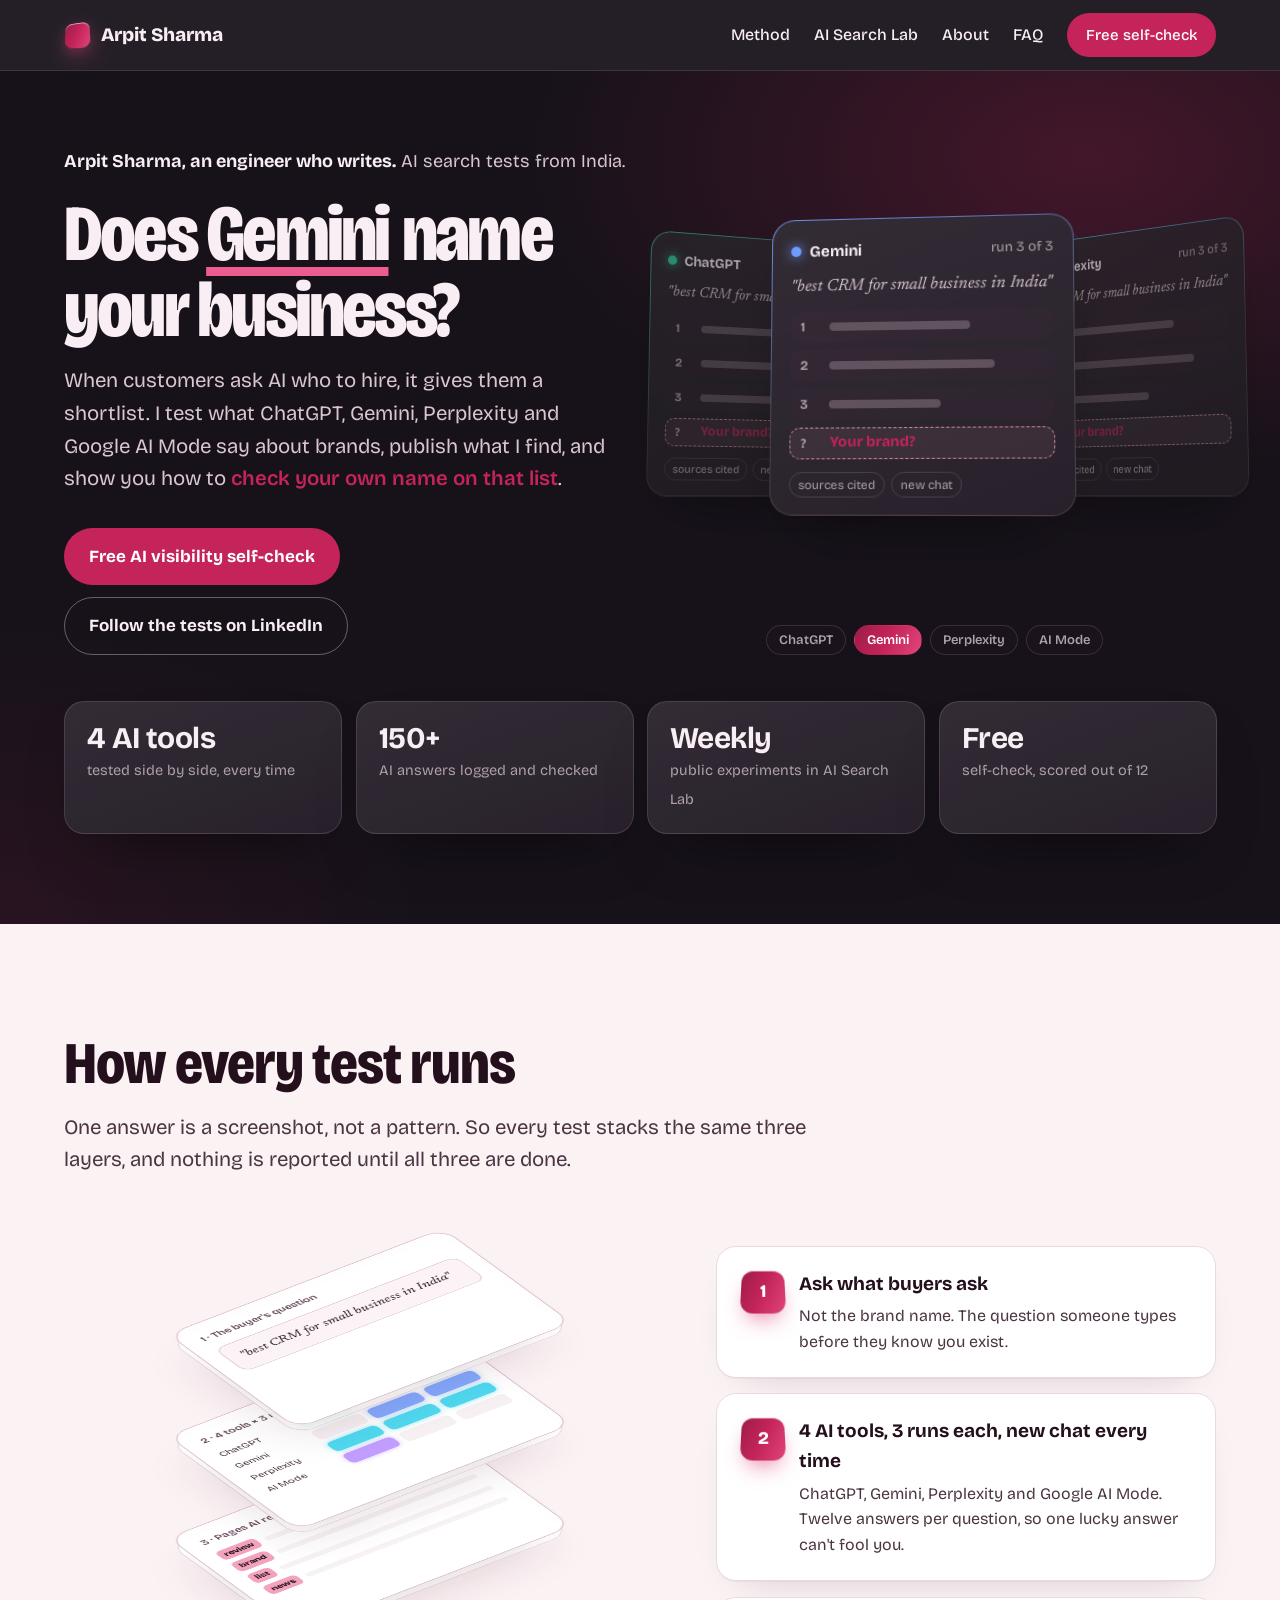
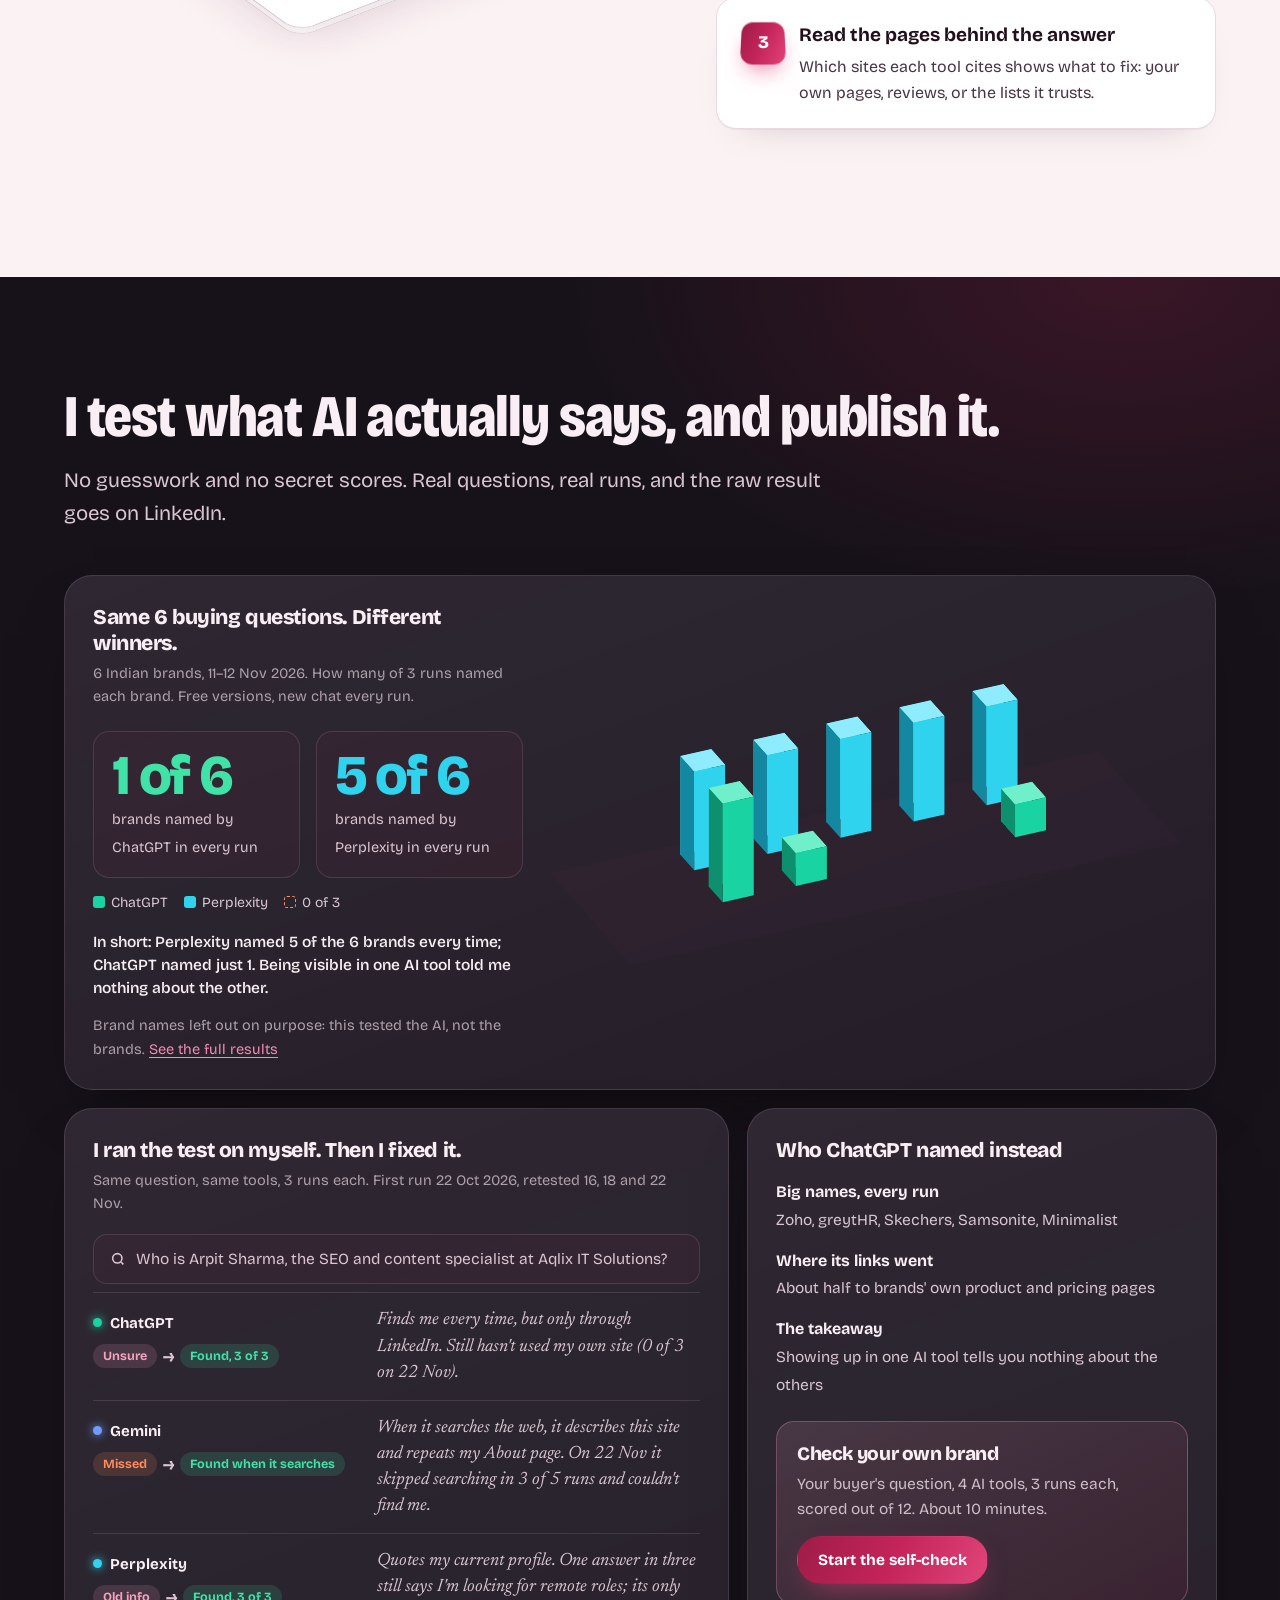
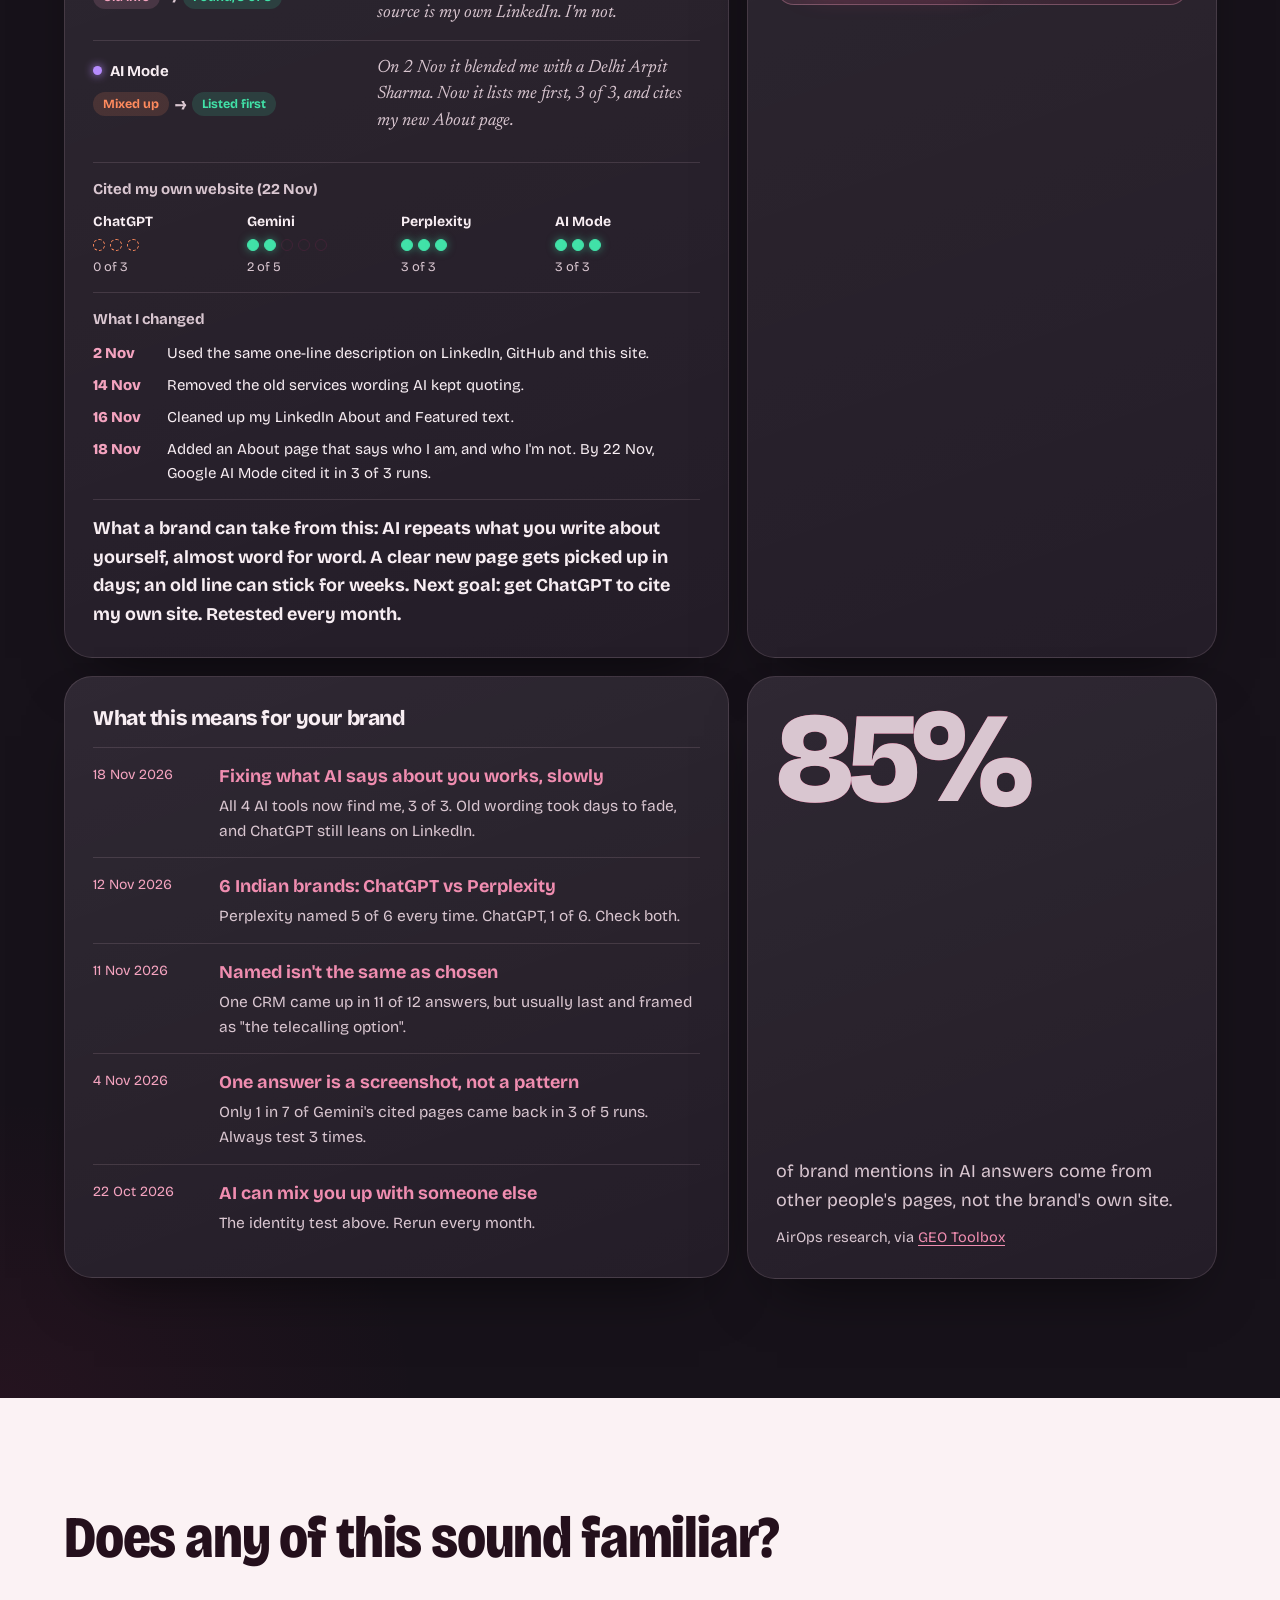
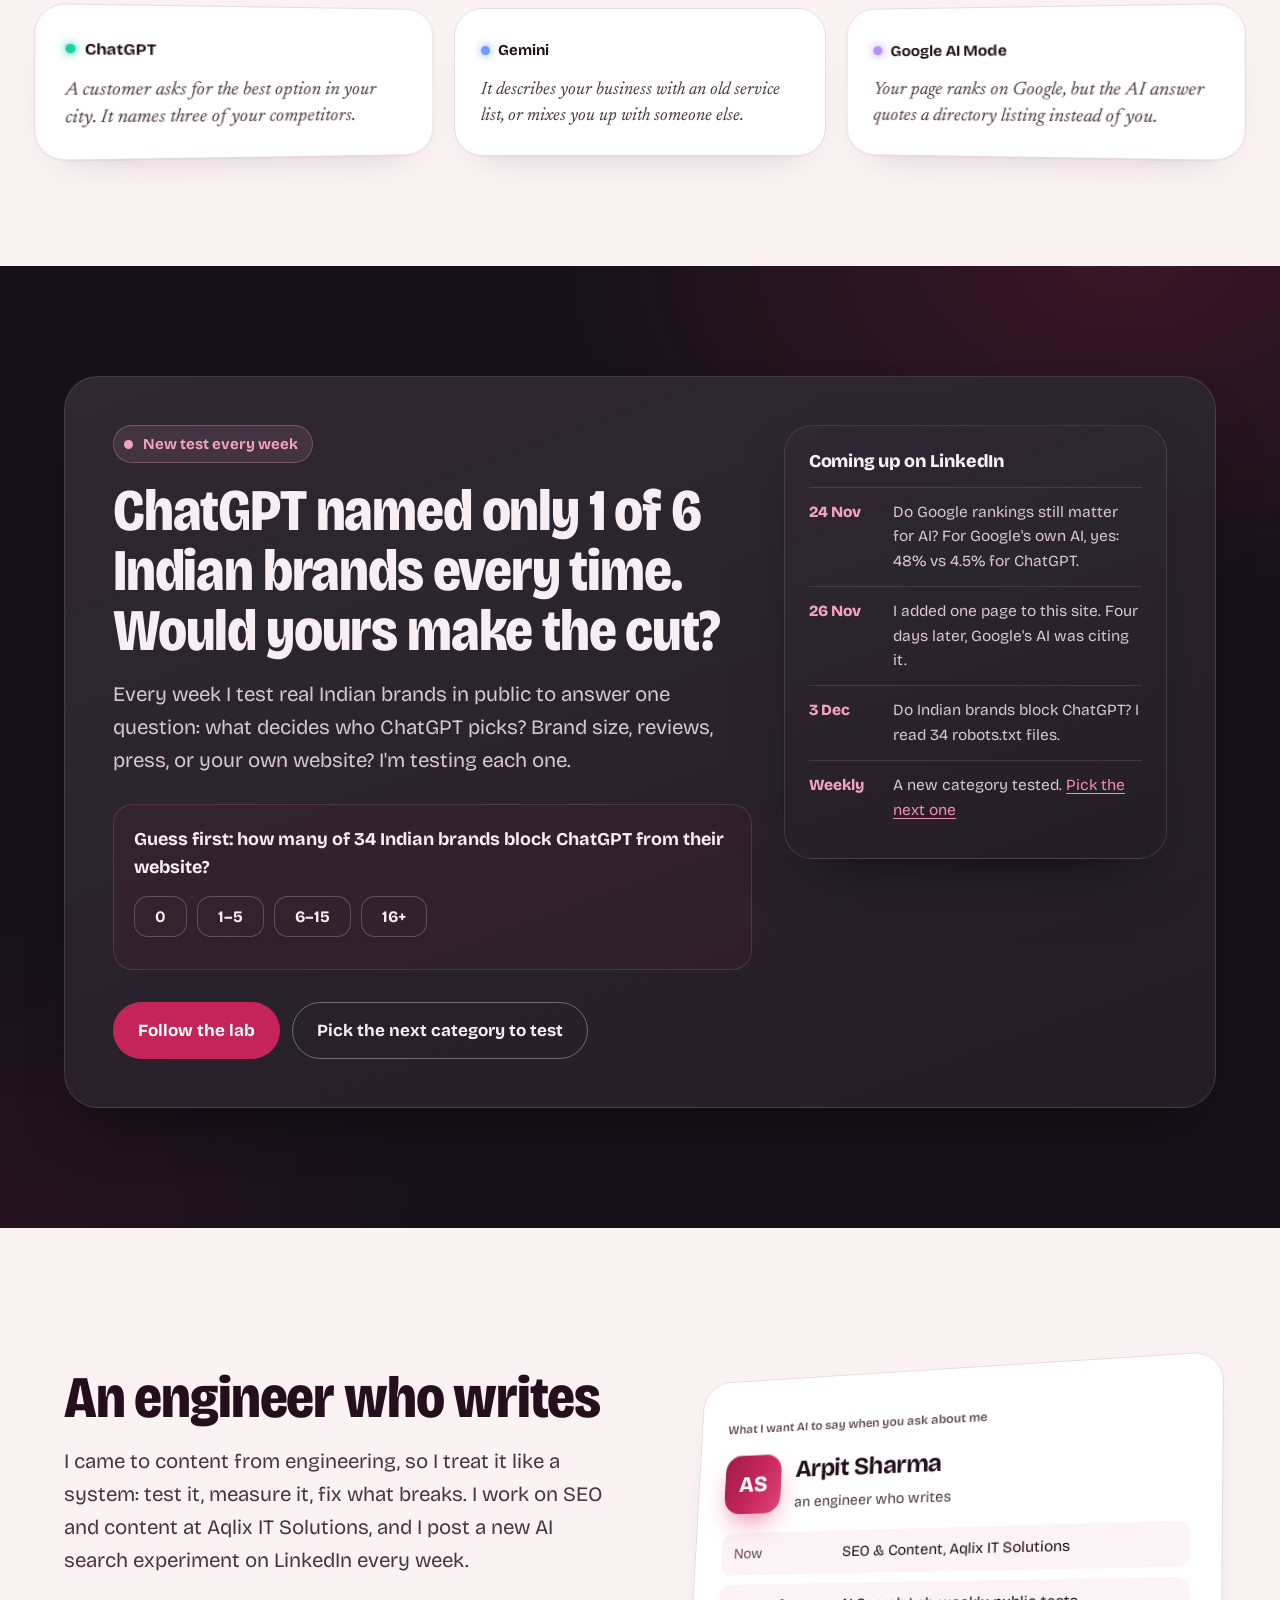
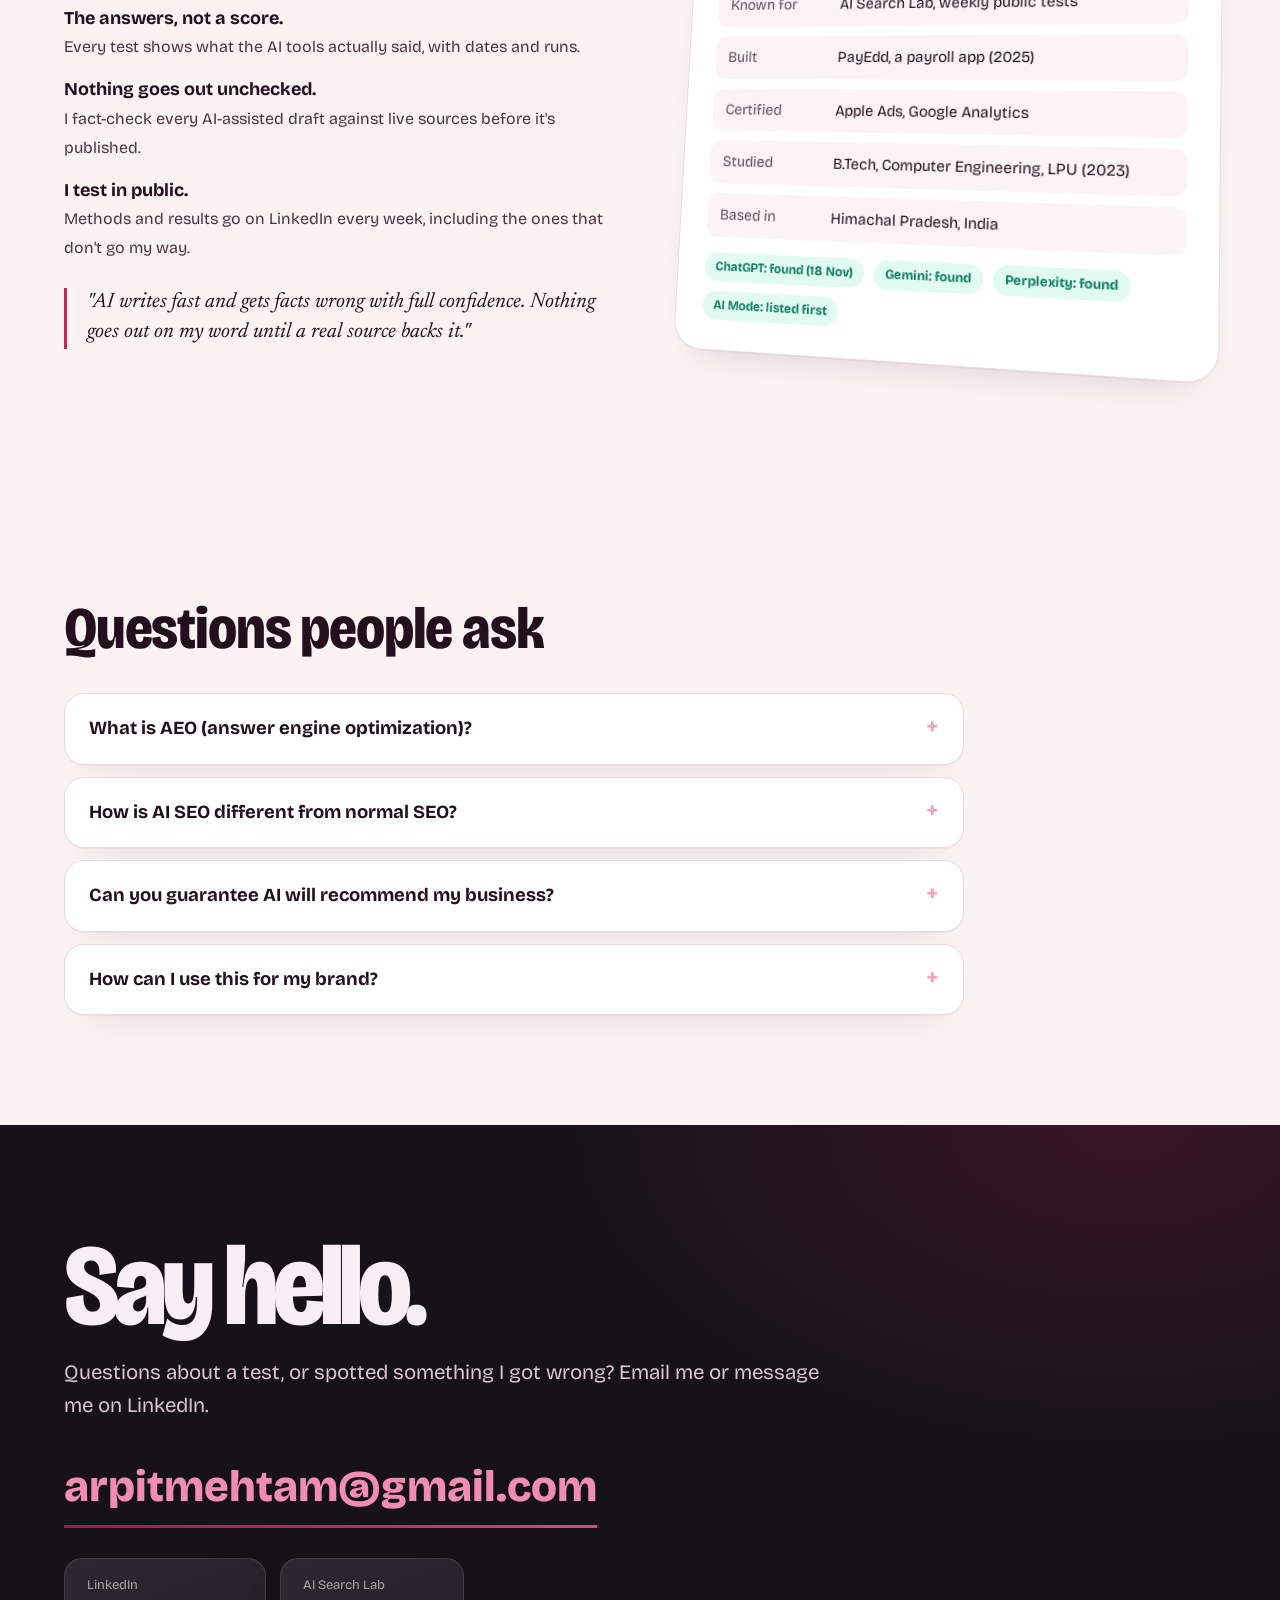
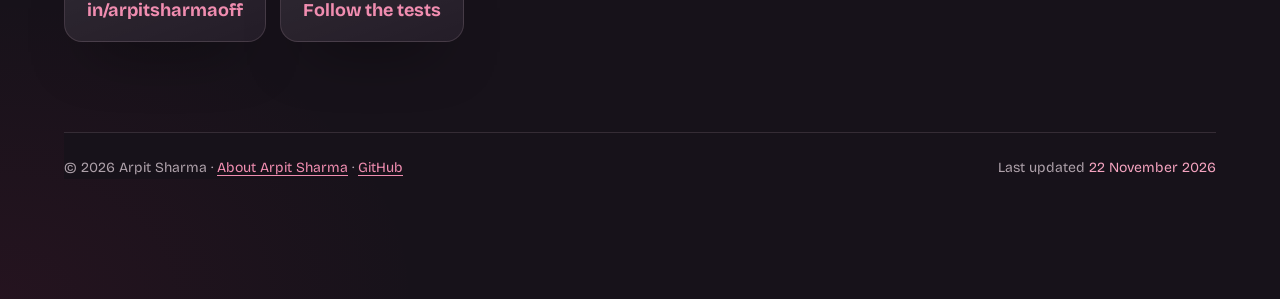
==== index.html @ d61befea "Polish: dark footers on all pages, dark opening on self-check, old identity wording removed Co-Autho" ====
<!doctype html>
<html lang="en">
<head>
<meta charset="utf-8">
<meta name="viewport" content="width=device-width, initial-scale=1">
<title>Arpit Sharma | Engineer who writes · AI Search Lab</title>
<meta name="msvalidate.01" content="E1D1852BD2D52EC46125A11F75CDDBDB" />
<meta name="description" content="Public tests of how ChatGPT, Gemini, Perplexity and Google AI Mode choose which brands to recommend, and a free AI visibility self-check. By Arpit Sharma, an engineer who writes, from Himachal Pradesh, India.">
<meta name="author" content="Arpit Sharma">
<link rel="canonical" href="https://arpitmehta946.github.io/">
<meta name="robots" content="index, follow, max-image-preview:large">
<meta property="og:type" content="profile">
<meta property="og:site_name" content="Arpit Sharma">
<meta property="og:title" content="Does AI say your name when customers ask who to hire?">
<meta property="og:description" content="I test what ChatGPT, Gemini, Perplexity and Google AI Mode say about businesses and publish what I find. Check your own brand with the free self-check.">
<meta property="og:url" content="https://arpitmehta946.github.io/">
<meta property="og:image" content="https://arpitmehta946.github.io/og.png">
<meta property="og:image:width" content="1200">
<meta property="og:image:height" content="630">
<meta property="og:image:alt" content="Arpit Sharma, an engineer who writes. When customers ask AI who to hire, does it say your name?">
<meta name="twitter:card" content="summary_large_image">
<meta name="theme-color" content="#FBF2F4">
<link rel="icon" href="favicon.svg" type="image/svg+xml">
<link rel="preconnect" href="https://fonts.googleapis.com">
<link rel="preconnect" href="https://fonts.gstatic.com" crossorigin>
<link href="https://fonts.googleapis.com/css2?family=Bricolage+Grotesque:opsz,wdth,wght@12..96,75..100,400..800&family=Newsreader:ital,opsz,wght@1,6..72,400&display=swap" rel="stylesheet">

<script type="application/ld+json">
{
  "@context": "https://schema.org",
  "@graph": [
    {
      "@type": "Person",
      "@id": "https://arpitmehta946.github.io/#arpit",
      "name": "Arpit Sharma",
      "url": "https://arpitmehta946.github.io/",
      "image": "https://arpitmehta946.github.io/og.png",
      "email": "mailto:arpitmehtam@gmail.com",
      "jobTitle": "SEO & Content Specialist",
      "description": "Engineer who writes, from Amb, Himachal Pradesh. Runs AI Search Lab, public tests of how ChatGPT, Gemini, Perplexity and Google AI Mode choose which brands to recommend. Built PayEdd. Currently SEO & Content at Aqlix IT Solutions.",
      "worksFor": { "@type": "Organization", "name": "Aqlix IT Solutions" },
      "address": { "@type": "PostalAddress", "addressLocality": "Amb", "addressRegion": "Himachal Pradesh", "addressCountry": "IN" },
      "knowsAbout": ["AI SEO", "Answer Engine Optimization", "Generative Engine Optimization", "Search engine optimization", "Content strategy", "Schema markup", "Apple Search Ads"],
      "hasCredential": [
        { "@type": "EducationalOccupationalCredential", "name": "Apple Ads Certification", "credentialCategory": "certificate" },
        { "@type": "EducationalOccupationalCredential", "name": "Google Analytics Certification", "credentialCategory": "certificate", "recognizedBy": { "@type": "Organization", "name": "Google" } },
        { "@type": "EducationalOccupationalCredential", "name": "Bachelor of Technology, Computer Engineering", "credentialCategory": "degree", "recognizedBy": { "@type": "CollegeOrUniversity", "name": "Lovely Professional University" } }
      ],
      "alumniOf": { "@type": "CollegeOrUniversity", "name": "Lovely Professional University" },
      "sameAs": [
        "https://www.linkedin.com/in/arpitsharmaoff",
        "https://github.com/arpitmehta946"
      ]
    },
    {
      "@type": "ProfilePage",
      "@id": "https://arpitmehta946.github.io/#page",
      "url": "https://arpitmehta946.github.io/",
      "name": "Arpit Sharma | Engineer who writes · AI Search Lab",
      "inLanguage": "en",
      "mainEntity": { "@id": "https://arpitmehta946.github.io/#arpit" },
      "dateModified": "2026-11-04"
    },
    {
      "@type": "FAQPage",
      "@id": "https://arpitmehta946.github.io/#faq",
      "mainEntity": [
        { "@type": "Question", "name": "What is AEO (answer engine optimization)?", "acceptedAnswer": { "@type": "Answer", "text": "AEO is the work of getting your business named and described correctly when people ask AI tools like ChatGPT, Gemini, Perplexity and Google AI Mode for an answer or a recommendation." } },
        { "@type": "Question", "name": "How is AI SEO different from normal SEO?", "acceptedAnswer": { "@type": "Answer", "text": "SEO gets your page ranked. AI SEO gets your name into the answer. AI tools build answers from many pages, often directories, reviews and roundups rather than your own site, so the work covers what others say about you as well as your own pages. Good SEO is still the base." } },
        { "@type": "Question", "name": "Can you guarantee AI will recommend my business?", "acceptedAnswer": { "@type": "Answer", "text": "No. Nobody controls what an AI tool says, and anyone who promises it is guessing. What helps is seeing exactly what each tool says now, changing what it reads, and retesting the same questions every month to see what moved." } },
        { "@type": "Question", "name": "How can I use this for my brand?", "acceptedAnswer": { "@type": "Answer", "text": "Start with the free AI visibility self-check: one buyer question, four AI tools, three runs each, about 10 minutes. Then follow AI Search Lab on LinkedIn, where every new test and method goes up first." } }
      ]
    }
  ]
}
</script>

<style>
:root{
  --bg:#FBF2F4;--bg-2:#F6E7ED;--ink:#24101C;--soft:#4A3542;--muted:#64485A;
  --line:rgba(120,40,80,.13);--line-2:rgba(120,40,80,.24);
  --glass:linear-gradient(160deg,rgba(255,255,255,.96),rgba(255,255,255,.86));
  --v:#C4245A;--b:#E0457A;--c:#F4A3BF;--you:#C4245A;--you-2:#E0457A;
  --grad:linear-gradient(115deg,#9E1C48 0%,#C4245A 50%,#E0457A 100%);
  --grad-you:linear-gradient(115deg,#F9D3E0,#F4A3BF);
  --good:#41E2A8;--bad:#FF8B5E;--mid:#F4A3BF;
  --c-gpt:#19D3A2;--c-gem:#6F9CFF;--c-ppx:#2FD3EE;--c-aim:#B78CFF;
  --disp:"Bricolage Grotesque","Segoe UI",system-ui,sans-serif;--voice:"Newsreader",Georgia,serif;
  --r-lg:28px;--r-md:20px;--r-sm:12px;
  --shadow:0 30px 60px -36px rgba(80,20,50,.28),0 12px 30px -22px rgba(196,36,90,.22);
}
*{box-sizing:border-box}
html{-webkit-text-size-adjust:100%;scroll-behavior:smooth}
body{margin:0;background:var(--bg);color:var(--ink);font:400 18px/1.6 var(--disp);overflow-x:hidden;
  background-image:
    radial-gradient(1100px 700px at 85% -8%,rgba(196,36,90,0.14),transparent 60%),
    radial-gradient(900px 600px at -5% 30%,rgba(244,163,191,.10),transparent 60%),
    radial-gradient(1000px 800px at 50% 110%,rgba(224,69,122,0.08),transparent 60%);
  background-attachment:fixed}
a{color:#C4245A;text-underline-offset:3px}
a:hover{color:#8E1A41}
:focus-visible{outline:3px solid var(--you);outline-offset:3px;border-radius:8px}
.wrap{max-width:1200px;margin:0 auto;padding:0 24px}
.skip{position:absolute;left:-999px}.skip:focus{left:16px;top:16px;background:var(--you);color:#111;padding:8px 12px;border-radius:8px;z-index:99}
.sr{position:absolute;width:1px;height:1px;overflow:hidden;clip:rect(0 0 0 0);white-space:nowrap}
h1,h2,h3{font-weight:800;letter-spacing:-.02em;margin:0}
h2{font-size:clamp(34px,4.6vw,60px);line-height:1.02;font-variation-settings:"wdth" 85;max-width:17em}
h3{font-size:21px;line-height:1.25}
.lead{font-size:clamp(18px,1.6vw,21px);color:var(--soft);max-width:38em;margin:18px 0 0}
.meta{color:var(--muted);font-size:14.5px;margin:6px 0 0}
.take{margin:16px 0 0;font-size:15.5px;line-height:1.5;color:var(--ink,inherit);font-weight:550}
section{padding:130px 0 0}
.grad-text{background:var(--grad);-webkit-background-clip:text;background-clip:text;color:transparent}

/* buttons */
.btn{display:inline-flex;align-items:center;justify-content:center;gap:8px;padding:14px 24px;border-radius:999px;font-weight:700;font-size:17px;text-decoration:none;border:1px solid transparent;transition:transform .2s,box-shadow .2s,border-color .2s;color:#fff}
.btn.p{background:var(--grad);color:#fff;box-shadow:0 14px 40px -14px rgba(224,69,122,.8),inset 0 1px 0 rgba(255,255,255,.5)}
.btn.p:hover{transform:translateY(-2px);box-shadow:0 20px 46px -14px rgba(224,69,122,.95),inset 0 1px 0 rgba(255,255,255,.5);color:#fff}
.btn.line{border-color:var(--line-2);background:rgba(255,255,255,.7);color:var(--ink)}
.btn.line:hover{border-color:#C4245A;color:#C4245A}

/* glass surface used everywhere */
.glass{position:relative;background:var(--glass),rgba(255,255,255,0.85);border:1px solid var(--line);border-radius:var(--r-lg);box-shadow:var(--shadow),inset 0 1px 0 rgba(120,40,80,0.08);backdrop-filter:blur(10px);-webkit-backdrop-filter:blur(10px)}
.tilt{transition:transform .35s cubic-bezier(.2,.8,.2,1);transform-style:preserve-3d;will-change:transform}
.tilt>*{transform:translateZ(18px)}

/* nav */
.top{position:sticky;top:0;z-index:30;backdrop-filter:blur(16px);-webkit-backdrop-filter:blur(16px);background:rgba(255,255,255,0.85);border-bottom:1px solid var(--line)}
.top .wrap{display:flex;align-items:center;justify-content:space-between;height:70px;gap:16px}
.brand{color:var(--ink);text-decoration:none;font-weight:800;font-size:19px;display:flex;align-items:center;gap:11px}
.brand i{width:26px;height:26px;border-radius:8px;background:var(--grad);transform:perspective(80px) rotateX(18deg) rotateY(-18deg);box-shadow:0 6px 18px -4px rgba(224,69,122,.8),inset 0 1px 0 rgba(255,255,255,.6)}
.top nav{display:flex;align-items:center;gap:24px}
.top nav a{color:var(--soft);text-decoration:none;font-size:16px;font-weight:500}
.top nav a:hover{color:#8E1A41}
.top nav .btn{padding:9px 18px;font-size:15px}

/* ===== HERO ===== */
.hero{padding:70px 0 0;position:relative;overflow:hidden}
.hero-grid{display:grid;grid-template-columns:minmax(0,1fr) minmax(0,1fr);gap:24px;align-items:center;position:relative;z-index:2}
.role{color:var(--soft);font-size:18px;margin:0 0 20px}
.role b{color:var(--ink)}
.hero h1{font-size:clamp(46px,6.2vw,94px);line-height:.95;letter-spacing:-.035em;font-variation-settings:"wdth" 80}
.hero h1 .tool{display:inline-block;background:var(--grad);-webkit-background-clip:text;background-clip:text;color:transparent;padding-right:.04em;transition:opacity .35s,transform .35s}
.hero h1 .tool.out{opacity:0;transform:translateY(-.25em)}
.hero .lead mark{background:none;color:var(--you);font-weight:600}
.btns{display:flex;flex-wrap:wrap;gap:12px;margin-top:32px}

/* coverflow of AI answers: every card stays visible */
.stage{position:relative;height:520px;perspective:1500px;perspective-origin:50% 38%}
.flow{position:absolute;inset:0;transform-style:preserve-3d;transform:rotateX(var(--rx,6deg)) rotateY(var(--ry,-8deg));transition:transform .5s cubic-bezier(.2,.8,.2,1)}
.aic{position:absolute;left:50%;top:50%;width:290px;margin:-170px 0 0 -145px;padding:18px 18px 16px;border-radius:22px;
  background:linear-gradient(165deg,rgba(255,255,255,0.96),rgba(255,255,255,0.96));border:1px solid rgba(255,255,255,.12);
  box-shadow:0 50px 70px -40px rgba(80,20,50,0.21),0 0 0 1px rgba(196,36,90,.05),inset 0 1px 0 rgba(255,255,255,.12);
  transition:transform 1s cubic-bezier(.2,.75,.2,1),opacity 1s,filter 1s;backface-visibility:hidden}
.aic::before{content:"";position:absolute;inset:-1px;border-radius:inherit;padding:1px;background:linear-gradient(160deg,var(--c),transparent 55%);-webkit-mask:linear-gradient(#000 0 0) content-box,linear-gradient(#000 0 0);-webkit-mask-composite:xor;mask-composite:exclude;opacity:.9;pointer-events:none}
.aic[data-pos="0"]{transform:translate3d(0,0,90px);opacity:1;z-index:4}
.aic[data-pos="1"]{transform:translate3d(190px,-18px,-120px) rotateY(-34deg);opacity:.82;filter:saturate(.8) brightness(.8);z-index:3}
.aic[data-pos="3"]{transform:translate3d(-190px,-18px,-120px) rotateY(34deg);opacity:.82;filter:saturate(.8) brightness(.8);z-index:2}
.aic[data-pos="2"]{transform:translate3d(0,-70px,-330px) scale(.92);opacity:.5;filter:saturate(.6) brightness(.65);z-index:1}
.aic-top{display:flex;justify-content:space-between;align-items:center;font-size:13px;color:var(--muted)}
.aic-tool{display:flex;align-items:center;gap:8px;color:var(--ink);font-weight:700;font-size:15px}
.aic-tool i{width:10px;height:10px;border-radius:50%;background:var(--c);box-shadow:0 0 12px var(--c)}
.aic-q{margin:12px 0 12px;font-family:var(--voice);font-style:italic;font-size:16px;color:var(--soft);line-height:1.35}
.aic ol{list-style:none;margin:0;padding:0;display:grid;gap:7px}
.aic li{display:flex;align-items:center;gap:10px;height:30px;padding:0 10px;border-radius:10px;background:rgba(120,40,80,0.05);font-size:14px}
.aic li b{width:18px;color:var(--muted);font-size:12.5px}
.aic li s{display:block;height:8px;width:var(--w);border-radius:6px;background:rgba(217,198,208,.28);text-decoration:none}
.aic li.you{border:1.5px dashed rgba(244,163,191,.75);background:rgba(244,163,191,.08);color:var(--you);font-weight:700}
.aic[data-pos="0"] li.you{animation:slot 2.4s ease-in-out infinite}
@keyframes slot{50%{background:rgba(244,163,191,.2);box-shadow:0 0 22px -4px rgba(244,163,191,.7)}}
.aic .src{display:flex;gap:6px;margin-top:12px;flex-wrap:wrap}
.aic .src span{font-size:11.5px;color:var(--muted);border:1px solid var(--line);border-radius:999px;padding:2px 8px}
.floor{position:absolute;left:50%;bottom:-120px;width:1500px;height:620px;margin-left:-750px;z-index:0;pointer-events:none;
  background-image:linear-gradient(rgba(196,36,90,0.14) 1px,transparent 1px),linear-gradient(90deg,rgba(196,36,90,0.14) 1px,transparent 1px);background-size:60px 60px;
  transform:perspective(700px) rotateX(72deg);transform-origin:50% 100%;
  -webkit-mask:radial-gradient(ellipse 55% 70% at 50% 100%,#000 10%,transparent 70%);mask:radial-gradient(ellipse 55% 70% at 50% 100%,#000 10%,transparent 70%);
  animation:floor 6s linear infinite}
@keyframes floor{to{background-position:0 60px,0 0}}
.dots-nav{position:absolute;left:0;right:0;bottom:6px;display:flex;justify-content:center;gap:8px;z-index:5}
.dots-nav button{font:600 13px var(--disp);color:var(--muted);background:rgba(120,40,80,0.05);border:1px solid var(--line);border-radius:999px;padding:6px 12px;cursor:pointer}
.dots-nav button[aria-pressed="true"]{color:#fff;background:var(--grad);border-color:transparent}

.creds{display:grid;grid-template-columns:repeat(4,1fr);gap:14px;margin-top:40px;position:relative;z-index:2;perspective:1000px}
.creds div{padding:20px 22px;border-radius:var(--r-md)}
.creds b{display:block;font-size:30px;line-height:1.1;letter-spacing:-.02em}
.creds span{color:var(--muted);font-size:14.5px}

/* ===== METHOD: exploded 3D layers ===== */
.method{display:grid;grid-template-columns:minmax(0,1.1fr) minmax(0,.9fr);gap:40px;align-items:center;margin-top:30px}
.layers{position:relative;height:560px}
.layers .scene{position:absolute;left:50%;top:58%;width:340px;height:220px;margin:-110px 0 0 -170px;transform-style:preserve-3d;transform:rotateX(58deg) rotateZ(-36deg)}
.plate{position:absolute;inset:0;border-radius:22px;transform-style:preserve-3d;transform:translateZ(var(--z));padding:18px 20px;
  background:linear-gradient(150deg,rgba(255,255,255,0.92),rgba(255,255,255,0.92));border:1px solid rgba(120,40,80,0.3);
  box-shadow:0 0 0 1px rgba(196,36,90,.05),-30px 40px 60px -20px rgba(80,20,50,0.13),inset 0 1px 0 rgba(255,255,255,.14);animation:hover 5s ease-in-out infinite;animation-delay:var(--d)}
.plate::after{content:"";position:absolute;inset:0;border-radius:inherit;transform:translateZ(-8px);background:rgba(255,255,255,0.95);border:1px solid rgba(120,40,80,0.18)}
@keyframes hover{50%{transform:translateZ(calc(var(--z) + 14px))}}
.plate .pl{position:relative;z-index:2;white-space:nowrap;font-size:13px;color:var(--muted);font-weight:600;margin:0 0 10px}
.plate.p1 .field{border-radius:12px;background:rgba(196,36,90,.05);border:1px solid var(--line-2);padding:12px 14px;font-family:var(--voice);font-style:italic;color:var(--ink);font-size:17px}
.plate.p2 .gridr{display:grid;grid-template-columns:90px repeat(3,1fr);gap:7px 8px;align-items:center;font-size:12.5px;color:var(--soft)}
.plate.p2 i{height:20px;border-radius:6px;background:var(--c);opacity:.85;box-shadow:0 0 10px -2px var(--c)}
.plate.p2 i.no{background:rgba(120,40,80,0.08);box-shadow:none}
.plate.p3 .row{display:flex;align-items:center;gap:8px;margin:7px 0;font-size:13px;color:var(--soft)}
.plate.p3 .row s{flex:1;height:8px;border-radius:4px;background:rgba(217,198,208,.22);text-decoration:none}
.plate.p3 .row b{font-size:11px;color:#12080F;background:var(--c);border-radius:6px;padding:1px 6px}
.beam{position:absolute;left:50%;top:50%;width:2px;height:300px;transform-origin:top;background:linear-gradient(var(--c),transparent);opacity:.5}
.steps{list-style:none;margin:0;padding:0;display:grid;gap:16px;counter-reset:s}
.steps li{padding:22px 24px;border-radius:var(--r-md);display:grid;grid-template-columns:44px 1fr;gap:4px 14px}
.steps li::before{counter-increment:s;content:counter(s);grid-row:span 2;width:44px;height:44px;border-radius:12px;display:grid;place-items:center;font-weight:800;color:#fff;background:var(--grad);box-shadow:0 10px 20px -8px rgba(224,69,122,.8),inset 0 1px 0 rgba(255,255,255,.6);transform:perspective(100px) rotateX(14deg)}
.steps b{font-size:19px}
.steps span{color:var(--soft);font-size:16px}

/* ===== PROOF ===== */
.bento{display:grid;grid-template-columns:repeat(12,minmax(0,1fr));gap:18px;margin-top:44px;perspective:1600px}
.panel{padding:28px;border-radius:var(--r-lg)}
.b-chart{grid-column:span 12;display:grid;grid-template-columns:minmax(0,.8fr) minmax(0,1.2fr);gap:20px;align-items:center;overflow:hidden}
.b-id{grid-column:span 7}
.b-who{grid-column:span 5}
.b-log{grid-column:span 7}
.b-85{grid-column:span 5;display:flex;flex-direction:column;justify-content:space-between;background:linear-gradient(160deg,rgba(244,163,191,.18),rgba(255,255,255,0.85))}
.vs{display:flex;gap:16px;margin:22px 0 14px;flex-wrap:wrap}
.vs div{flex:1;min-width:140px;padding:16px 18px;border-radius:16px;background:rgba(196,36,90,.05);border:1px solid var(--line)}
.vs b{display:block;font-size:56px;line-height:1;letter-spacing:-.04em;font-weight:800}
.vs .g b{color:var(--c-gpt)}.vs .px b{color:var(--c-ppx)}
.vs span{font-size:14.5px;color:var(--soft)}
.legend{display:flex;gap:16px;font-size:14px;color:var(--soft);margin-top:6px}
.legend i{display:inline-block;width:12px;height:12px;border-radius:3px;margin-right:6px;vertical-align:-1px}

/* isometric 3D bar chart */
.iso{position:relative;height:430px}
.iso .plane{position:absolute;left:50%;top:56%;width:600px;height:200px;margin:-100px 0 0 -300px;transform-style:preserve-3d;transform:rotateX(60deg) rotateZ(-24deg);
  background:linear-gradient(90deg,rgba(120,40,80,0.1) 1px,transparent 1px) 110px 0/80px 100% no-repeat,rgba(120,40,80,0.05);border:1px solid var(--line);border-radius:16px}
.iso .lane{position:absolute;left:0;right:0;height:70px;border-bottom:1px solid var(--line)}
.iso .tl{position:absolute;left:14px;height:70px;display:flex;align-items:center;font-size:15px;font-weight:700}
.iso .cat{position:absolute;top:146px;width:80px;text-align:center;font-size:14px;font-weight:600;color:var(--soft)}
.bar{position:absolute;width:34px;height:34px;transform-style:preserve-3d}
.bar>i{position:absolute;display:block}
.bar .t{inset:0;transform:translateZ(var(--h));background:var(--top)}
.bar .f{left:0;top:34px;width:34px;height:var(--h);transform-origin:top;transform:rotateX(90deg);background:var(--side)}
.bar .bk{left:0;top:0;width:34px;height:var(--h);transform-origin:top;transform:rotateX(90deg);background:var(--side)}
.bar .r{left:34px;top:0;width:var(--h);height:34px;transform-origin:left;transform:rotateY(-90deg);background:var(--dark)}
.bar .l{left:0;top:0;width:var(--h);height:34px;transform-origin:left;transform:rotateY(-90deg);background:var(--dark)}
.bar.gpt{--top:#6FF0CB;--side:#19D3A2;--dark:#0E8F6E}
.bar.ppx{--top:#8FECFF;--side:#2FD3EE;--dark:#1488A0}
.bar.zero .t{background:transparent;border:1.5px dashed rgba(255,139,94,.7);transform:translateZ(1px)}
.bar.zero .f,.bar.zero .r,.bar.zero .l,.bar.zero .bk{display:none}
.bar .n{position:absolute;left:0;top:0;width:34px;height:34px;display:grid;place-items:center;font-size:12px;font-weight:800;color:#12080F;transform:translateZ(calc(var(--h) + .5px))}
.bar.zero .n{color:var(--bad)}

.said{display:grid;grid-template-columns:120px 1fr;gap:14px;padding:14px 0;border-top:1px solid var(--line)}
.who{display:inline-flex;align-items:center;gap:8px;font-weight:700;font-size:15px}
.who i{width:9px;height:9px;border-radius:50%;background:var(--c);box-shadow:0 0 10px var(--c)}
.verdict{display:inline-block;margin-top:6px;font-size:12.5px;font-weight:700;border-radius:999px;padding:2px 10px}
.v-mid{background:rgba(244,163,191,.15);color:var(--mid)}.v-bad{background:rgba(255,139,94,.15);color:var(--bad)}.v-good{background:rgba(65,226,168,.15);color:var(--good)}
.voice{font-family:var(--voice);font-style:italic;font-size:18px;line-height:1.45;color:var(--soft);margin:0}
.q{display:flex;gap:10px;align-items:center;margin:18px 0 8px;padding:12px 16px;border-radius:14px;background:rgba(196,36,90,.05);border:1px solid var(--line);font-size:15.5px;color:var(--soft)}
.b-id .said{grid-template-columns:262px 1fr;column-gap:22px}.b-id .ba{flex-wrap:nowrap;white-space:nowrap}
.ba{display:flex;align-items:center;flex-wrap:wrap;gap:6px;margin-top:6px}.ba .verdict{margin-top:0}.ba .arr{color:var(--soft);font-weight:700}
.cited,.fixed{margin-top:14px;padding-top:14px;border-top:1px solid var(--line)}
.cited-h{margin:0 0 10px;font-weight:700;font-size:15px;color:var(--soft)}
.cited ul{list-style:none;margin:0;padding:0;display:grid;grid-template-columns:repeat(4,1fr);gap:10px}
.cited li{display:flex;flex-direction:column;gap:6px;font-size:14px}
.cited li span{font-weight:700}.cited em{font-style:normal;color:var(--soft);font-size:13px}
.dots{display:flex;gap:5px}.dots i{width:12px;height:12px;border-radius:50%;border:1.5px solid rgba(120,40,80,0.3)}
.dots[data-n="3"] i{background:var(--good);border-color:var(--good);box-shadow:0 0 8px rgba(65,226,168,.5)}
.dots[data-n="2"] i:nth-child(-n+2){background:var(--good);border-color:var(--good);box-shadow:0 0 8px rgba(65,226,168,.5)}
.dots[data-n="0"] i{border-style:dashed;border-color:var(--bad)}
.fixed ol{list-style:none;margin:0;padding:0;display:grid;gap:8px}
.fixed li{display:grid;grid-template-columns:64px 1fr;gap:10px;font-size:15px}
.fixed time{font-weight:800;color:var(--mid)}
@media (max-width:640px){.b-id .said{grid-template-columns:1fr}.cited ul{grid-template-columns:repeat(2,1fr)}}
.fixing{margin:14px 0 0;padding-top:14px;border-top:1px solid var(--line);font-weight:700}
.list{list-style:none;margin:16px 0 0;padding:0;display:grid;gap:14px}
.list b{display:block;font-size:16px}.list span{color:var(--soft);font-size:15.5px}
.check{margin-top:22px;padding:20px;border-radius:18px;background:linear-gradient(150deg,rgba(244,163,191,.16),rgba(196,36,90,.08));border:1px solid rgba(244,163,191,.35)}
.check h3{font-size:19px}.check p{color:var(--soft);font-size:15.5px;margin:6px 0 14px}
.check .btn{background:var(--grad-you);color:#1A0B14;padding:11px 20px;font-size:15.5px}
.log{list-style:none;margin:16px 0 0;padding:0}
.log li{display:grid;grid-template-columns:110px 1fr;gap:16px;padding:14px 0;border-top:1px solid var(--line)}
.log time{color:var(--muted);font-size:14px;padding-top:2px}
.log a{font-weight:700;color:var(--ink);text-decoration:none}.log a:hover{color:#C4245A}
.log p{margin:3px 0 0;color:var(--soft);font-size:15.5px}
.huge{font-size:clamp(90px,10vw,150px);line-height:.85;font-weight:800;letter-spacing:-.05em;margin:6px 0 16px;background:linear-gradient(160deg,#E0457A,#C4245A 55%,#8E1A41);-webkit-background-clip:text;background-clip:text;color:transparent}
.b-85 p{margin:0;color:var(--soft)}

/* pains: curved wall */
.pains{display:grid;grid-template-columns:repeat(3,1fr);gap:18px;margin-top:40px;perspective:1300px}
.pain{padding:26px;border-radius:var(--r-lg)}
.pain:nth-child(1){transform:rotateY(16deg) translateZ(-20px);transform-origin:right}
.pain:nth-child(3){transform:rotateY(-16deg) translateZ(-20px);transform-origin:left}
.tag{display:inline-flex;align-items:center;gap:8px;font-weight:700;font-size:15px;margin-bottom:14px}
.tag i{width:9px;height:9px;border-radius:50%;background:var(--c);box-shadow:0 0 10px var(--c)}

/* curiosity */
.soon{display:grid;grid-template-columns:minmax(0,1.25fr) minmax(0,.75fr);gap:32px;padding:48px;border-radius:34px;overflow:hidden;
  background:radial-gradient(600px 400px at 0% 0%,rgba(196,36,90,0.14),transparent 70%),radial-gradient(500px 400px at 100% 100%,rgba(244,163,191,.16),transparent 70%),rgba(255,255,255,0.85)}
.pulse{display:inline-flex;align-items:center;gap:10px;font-weight:700;font-size:15px;color:var(--c);margin:0 0 18px;padding:6px 14px 6px 10px;border-radius:999px;background:rgba(244,163,191,.1);border:1px solid rgba(244,163,191,.3)}
.pulse i{width:9px;height:9px;border-radius:50%;background:var(--c);animation:pulse 1.8s infinite}
@keyframes pulse{0%{box-shadow:0 0 0 0 rgba(244,163,191,.6)}100%{box-shadow:0 0 0 12px rgba(244,163,191,0)}}
.guess{margin-top:26px;padding:20px;border-radius:20px;background:rgba(196,36,90,.05);border:1px solid var(--line)}
.guess p{margin:0;font-weight:700}
.opts{display:flex;flex-wrap:wrap;gap:10px;margin-top:14px}
.opts button{font:700 16px var(--disp);color:var(--ink);background:rgba(120,40,80,0.05);border:1px solid var(--line-2);border-radius:14px;padding:10px 20px;cursor:pointer;transition:transform .2s,background .2s;box-shadow:0 6px 0 rgba(80,20,50,0.08)}
.opts button:hover{transform:translateY(-2px)}
.opts button[aria-pressed="true"]{background:var(--grad-you);color:#1A0B14;border-color:transparent;transform:translateY(4px);box-shadow:0 2px 0 rgba(80,20,50,0.08)}
.locked{margin:12px 0 0!important;font-weight:500!important;color:var(--soft);font-size:15.5px}
.side{padding:24px;border-radius:var(--r-lg);align-self:start}
.side h3{font-size:18px}
.upnext{list-style:none;margin:14px 0 0;padding:0}
.upnext li{display:grid;grid-template-columns:72px 1fr;gap:12px;padding:12px 0;border-top:1px solid var(--line);font-size:15.5px;color:var(--soft)}
.upnext time{font-weight:800;color:var(--c)}

/* about: 3D knowledge card */
.about{display:grid;grid-template-columns:minmax(0,1fr) minmax(0,1fr);gap:48px;align-items:center}
.facts{list-style:none;margin:26px 0 0;padding:0}
.facts li{display:grid;grid-template-columns:110px 1fr;gap:14px;padding:11px 0;border-top:1px solid var(--line);font-size:16.5px}
.facts span{color:var(--muted)}
.kp-stage{perspective:1300px;padding:20px 0}
.kp{padding:30px;border-radius:30px;transform:rotateY(-16deg) rotateX(7deg);transform-style:preserve-3d;transition:transform .5s cubic-bezier(.2,.8,.2,1)}
.kp:hover{transform:rotateY(-6deg) rotateX(3deg)}
.kp .lbl{font-size:13px;color:var(--muted);font-weight:600;transform:translateZ(20px)}
.kp .id{display:flex;gap:16px;align-items:center;margin:14px 0 18px;transform:translateZ(50px)}
.kp .av{width:64px;height:64px;border-radius:18px;display:grid;place-items:center;font-weight:800;font-size:24px;color:#fff;background:var(--grad);box-shadow:0 14px 30px -10px rgba(224,69,122,.8),inset 0 1px 0 rgba(255,255,255,.6)}
.kp .id b{display:block;font-size:26px;letter-spacing:-.02em}
.kp .id span{color:var(--soft);font-size:15.5px}
.kp dl{margin:0;display:grid;gap:10px;transform:translateZ(30px)}
.kp dl div{display:grid;grid-template-columns:110px 1fr;gap:12px;padding:10px 14px;border-radius:12px;background:rgba(196,36,90,.05);font-size:15.5px}
.kp dt{color:var(--muted)}.kp dd{margin:0}
.kp .ok{margin-top:16px;display:flex;gap:10px;flex-wrap:wrap;transform:translateZ(40px)}
.kp .ok span{font-size:13px;font-weight:700;border-radius:999px;padding:4px 12px}
.why{list-style:none;margin:26px 0 0;padding:0;display:grid;gap:14px}
.why b{display:block}.why span{color:var(--soft);font-size:16px}
.quote{margin:26px 0 0;font-family:var(--voice);font-style:italic;font-size:21px;line-height:1.45;padding-left:20px;border-left:3px solid var(--v);color:var(--ink)}

/* faq */
.faq{margin-top:34px;display:grid;gap:12px;max-width:900px}
.faq details{border-radius:var(--r-md);padding:0 24px}
.faq summary{cursor:pointer;list-style:none;padding:20px 0;font-weight:700;font-size:18.5px;display:flex;justify-content:space-between;gap:16px}
.faq summary::-webkit-details-marker{display:none}
.faq summary::after{content:"+";font-size:24px;line-height:1;color:var(--c);transition:transform .25s}
.faq details[open] summary::after{transform:rotate(45deg)}
.faq details p{margin:0 0 20px;color:var(--soft)}

/* contact */
.contact{padding:140px 0 40px}
.contact h2{font-size:clamp(54px,9vw,130px);line-height:.9;letter-spacing:-.045em}
.mail{display:inline-block;margin-top:30px;font-size:clamp(24px,3.4vw,44px);font-weight:800;color:var(--ink);text-decoration:none;background:var(--grad) 0 100%/100% 3px no-repeat;padding-bottom:6px}
.reach{display:flex;gap:14px;margin-top:30px;flex-wrap:wrap}
.reach a{display:block;padding:16px 22px;border-radius:18px;text-decoration:none;color:var(--ink)}
.reach small{display:block;color:var(--muted);font-size:13px}
footer{display:flex;justify-content:space-between;flex-wrap:wrap;gap:10px;margin-top:90px;padding-top:24px;border-top:1px solid var(--line);font-size:14px;color:var(--muted)}

.sticky{position:fixed;left:12px;right:12px;bottom:12px;z-index:40;display:none;transform:translateY(140%);transition:transform .35s}
.sticky .btn{width:100%}
.sticky.show{transform:none}

@media (max-width:980px){
  .hero-grid,.method,.about,.soon,.b-chart{grid-template-columns:1fr}
  .stage{height:460px}
  .creds{grid-template-columns:repeat(2,1fr)}
  .bento>*{grid-column:span 12!important}
  .top nav a:not(.btn){display:none}
  .pains{grid-template-columns:1fr}.pain{transform:none!important}
  .soon{padding:30px 22px}
  .sticky{display:block}
}
@media (max-width:640px){
  section{padding-top:90px}
  .stage{height:400px;margin:0 -24px}
  .flow{transform:scale(.8) rotateX(6deg)}
  .aic[data-pos="1"]{transform:translate3d(120px,-18px,-140px) rotateY(-34deg)}
  .aic[data-pos="3"]{transform:translate3d(-120px,-18px,-140px) rotateY(34deg)}
  .layers{height:380px}.vs b{font-size:40px;white-space:nowrap}.layers .scene{top:50%;transform:scale(.78) rotateX(58deg) rotateZ(-36deg)}
  .iso{height:300px;margin:0 -16px}.iso .plane{transform:scale(.56) rotateX(60deg) rotateZ(-24deg)}
  .said,.log li{grid-template-columns:1fr;gap:6px}
  .panel{padding:22px}
  .kp{transform:none}
  .kp dl div,.facts li{grid-template-columns:90px 1fr}
}
</style>
<!-- No-copy: blocks casual selecting/copying. Inputs, code samples and the email stay usable. -->
<style>body{-webkit-user-select:none;user-select:none;-webkit-touch-callout:none}input,textarea,code,.mail,.copyable{-webkit-user-select:text;user-select:text}img{-webkit-user-drag:none;user-drag:none}
/* Proof band: the one dark section (brand: light pages, dark for test results) */
#proof{margin-top:130px;padding:110px 0 120px;background:#17121A;color:var(--ink);
  background-image:radial-gradient(900px 520px at 88% 0%,rgba(196,36,90,.20),transparent 62%),radial-gradient(700px 500px at 0% 100%,rgba(196,36,90,.08),transparent 60%);
  --ink:#F8EEF3;--soft:#D9C6D0;--muted:#ADA0A9;--line:rgba(255,214,230,.13);--line-2:rgba(255,214,230,.24);
  --glass:linear-gradient(160deg,rgba(255,255,255,.07),rgba(255,255,255,.025));
  --shadow:0 30px 60px -30px rgba(0,0,0,.65)}
#proof .glass{background:var(--glass),#1F1823}
#proof a{color:#F08DB0}#proof a:hover{color:#fff}
#proof + section{padding-top:130px}
#proof .check .btn{background:var(--grad);color:#fff;box-shadow:0 12px 30px -12px rgba(224,69,122,.7)}

/* ===== Brand layout (22 Nov): dark opening, clean white page, Gulal underline ===== */
/* B: Clean white - calm, premium, Gulal only on the one key thing */
body{background:#FBF2F4!important;background-image:none!important}
.top{background:rgba(255,255,255,.92)!important}
.hero .floor{display:none}
.glass{background:#FFFFFF!important;box-shadow:0 1px 0 rgba(36,16,28,.04),0 18px 40px -28px rgba(36,16,28,.25)!important;border-color:#EAD9E0!important}

h1 .tool{background:none!important;-webkit-background-clip:initial!important;background-clip:initial!important;color:#C4245A!important}
.btn.p{background:#C4245A!important;box-shadow:none!important}
.btn.p:hover{background:#A81E4D!important}
#proof{background:#17121A}
#proof .glass{background:linear-gradient(160deg,rgba(255,255,255,.07),rgba(255,255,255,.025)),#1F1823!important;border-color:rgba(255,214,230,.13)!important;box-shadow:0 30px 60px -30px rgba(0,0,0,.65)!important}
h1 .tool{background:none!important;-webkit-background-clip:initial!important;background-clip:initial!important;color:#24101C!important;
  text-decoration:underline;text-decoration-color:#C4245A;text-decoration-thickness:.11em;text-underline-offset:.09em;text-decoration-skip-ink:none}
.top{background:rgba(23,18,26,.94)!important;border-bottom-color:rgba(255,214,230,.12)!important}
.top .brand,.top a:not(.btn){color:#F8EEF3!important}
.hero{background:#17121A!important;color:#F8EEF3;padding-bottom:90px!important;
  background-image:radial-gradient(900px 520px at 85% 10%,rgba(196,36,90,.26),transparent 62%),radial-gradient(700px 500px at 0% 100%,rgba(196,36,90,.10),transparent 60%)!important;
  --ink:#F8EEF3;--soft:#D9C6D0;--muted:#ADA0A9;--line:rgba(255,214,230,.14);--line-2:rgba(255,214,230,.28);--glass:linear-gradient(160deg,rgba(255,255,255,.08),rgba(255,255,255,.03))}
.hero .glass,.hero .aic{background:var(--glass),#211A24!important;border-color:rgba(255,214,230,.14)!important;box-shadow:0 30px 60px -30px rgba(0,0,0,.6)!important}
.hero a:not(.btn){color:#F08DB0}
.hero .btn.line{background:transparent!important;color:#F8EEF3!important;border-color:rgba(248,238,243,.35)!important}
.hero h1 .tool{color:#F8EEF3!important;text-decoration-color:#EC5C8E!important}
#proof{background:transparent!important;background-image:none!important;--ink:#24101C;--soft:#4A3542;--muted:#64485A;--line:rgba(120,40,80,.13);--line-2:rgba(120,40,80,.24)}
#proof .glass{background:#FFFFFF!important;border-color:#EAD9E0!important;box-shadow:0 1px 0 rgba(36,16,28,.04),0 18px 40px -28px rgba(36,16,28,.25)!important}
#proof a{color:#C4245A}


/* Light-page data text: darker shades so labels pass contrast on white */
:root{--mid:#C4245A}
.hero{--mid:#F4A3BF}
.v-good{color:#0B7A5C!important}.v-bad{color:#B83E1A!important}.v-mid{color:#C4245A!important}
.vs .g b{color:#0B7A5C!important}.vs .p b{color:#0E7287!important}
.vs .px b{color:#0E7287!important}.pulse{color:#C4245A!important}.soon time,.side time,.next time{color:#C4245A!important}

/* Colour rhythm (same as brand images): dark band on top, petal page, white cards, one dark callout */
.check{background:#17121A!important;border-color:#33283A!important;color:#F8EEF3}
.check *{color:#F8EEF3}.check p,.check span{color:#CDBFC8!important}
.check .btn{background:var(--grad)!important;color:#fff!important}

/* Alternating rhythm (22 Nov): dark / light down the page */
#proof,#work,.contact{background:#17121A!important;color:#F8EEF3;padding-top:110px!important;padding-bottom:120px!important;margin-top:0!important;
  background-image:radial-gradient(900px 520px at 88% 0%,rgba(196,36,90,.20),transparent 62%),radial-gradient(700px 500px at 0% 100%,rgba(196,36,90,.08),transparent 60%)!important;
  --ink:#F8EEF3;--soft:#D9C6D0;--muted:#ADA0A9;--line:rgba(255,214,230,.13);--line-2:rgba(255,214,230,.24);--mid:#F4A3BF;
  --glass:linear-gradient(160deg,rgba(255,255,255,.07),rgba(255,255,255,.025));--shadow:0 30px 60px -30px rgba(0,0,0,.65)}
#proof .glass,#work .glass,.contact .glass{background:var(--glass),#1F1823!important;border-color:rgba(255,214,230,.13)!important;box-shadow:0 30px 60px -30px rgba(0,0,0,.65)!important}
#proof a:not(.btn),#work a:not(.btn),.contact a:not(.btn){color:#F08DB0}
#proof .btn.line,#work .btn.line,.contact .btn.line{background:transparent!important;color:#F8EEF3!important;border-color:rgba(248,238,243,.35)!important}
#proof .v-good,#work .v-good,.contact .v-good,#proof .vs .g b,#work .vs .g b,.contact .vs .g b{color:#41E2A8!important}
#proof .v-bad,#work .v-bad,.contact .v-bad{color:#FF8B5E!important}
#proof .v-mid,#work .v-mid,.contact .v-mid,#proof .pulse,#work .pulse,.contact .pulse,#proof time,#work time,.contact time{color:#F4A3BF!important}
#proof .vs .px b,#work .vs .px b,.contact .vs .px b{color:#2FD3EE!important}
#proof .check,#work .check,.contact .check{background:linear-gradient(150deg,rgba(244,163,191,.14),rgba(196,36,90,.10))!important;border-color:rgba(244,163,191,.3)!important}
section:not(.hero):not(#proof):not(#work):not(.contact){padding-top:110px;padding-bottom:110px}
footer{background:#17121A;color:#ADA0A9}
</style>
<script>(function(){function ok(t){return t&&t.closest&&t.closest('input,textarea,code,.mail,.copyable')}
['copy','cut'].forEach(function(ev){document.addEventListener(ev,function(e){if(!ok(e.target)&&!ok(document.activeElement))e.preventDefault()})});
document.addEventListener('dragstart',function(e){if(e.target.tagName==='IMG')e.preventDefault()});
document.addEventListener('selectstart',function(e){if(!ok(e.target.nodeType===1?e.target:e.target.parentElement))e.preventDefault()});})();</script>
</head>
<body>
<a class="skip" href="#main">Skip to content</a>
<header class="top">
  <div class="wrap">
    <a class="brand" href="./"><i aria-hidden="true"></i>Arpit Sharma</a>
    <nav aria-label="Main">
      <a href="#method">Method</a>
      <a href="#proof">AI Search Lab</a>
      <a href="#about">About</a>
      <a href="#faq">FAQ</a>
      <a class="btn p" href="self-check.html">Free self-check</a>
    </nav>
  </div>
</header>

<main id="main">
<section class="hero" aria-labelledby="h-hero">
  <div class="floor" aria-hidden="true"></div>
  <div class="wrap">
    <div class="hero-grid">
      <div>
        <p class="role"><b>Arpit Sharma, an engineer who writes.</b> AI search tests from India.</p>
        <h1 id="h-hero">Does <span class="tool" id="tool">ChatGPT</span> name your business?</h1>
        <p class="lead">When customers ask AI who to hire, it gives them a shortlist. I test what ChatGPT, Gemini, Perplexity and Google AI Mode say about brands, publish what I find, and show you how to <mark>check your own name on that list</mark>.</p>
        <div class="btns">
          <a class="btn p" href="self-check.html">Free AI visibility self-check</a>
          <a class="btn line" href="https://www.linkedin.com/in/arpitsharmaoff" rel="me">Follow the tests on LinkedIn</a>
        </div>
      </div>
      <div class="stage" id="stage">
        <div class="flow" id="flow" aria-hidden="true">
          <div class="aic" data-tool="ChatGPT" style="--c:var(--c-gpt)"><div class="aic-top"><span class="aic-tool"><i></i>ChatGPT</span><span>run 3 of 3</span></div><p class="aic-q">"best CRM for small business in India"</p><ol><li><b>1</b><s style="--w:72%"></s></li><li><b>2</b><s style="--w:60%"></s></li><li><b>3</b><s style="--w:66%"></s></li><li class="you"><b>?</b>Your brand?</li></ol><div class="src"><span>sources cited</span><span>new chat</span></div></div>
          <div class="aic" data-tool="Gemini" style="--c:var(--c-gem)"><div class="aic-top"><span class="aic-tool"><i></i>Gemini</span><span>run 3 of 3</span></div><p class="aic-q">"best CRM for small business in India"</p><ol><li><b>1</b><s style="--w:58%"></s></li><li><b>2</b><s style="--w:68%"></s></li><li><b>3</b><s style="--w:46%"></s></li><li class="you"><b>?</b>Your brand?</li></ol><div class="src"><span>sources cited</span><span>new chat</span></div></div>
          <div class="aic" data-tool="Perplexity" style="--c:var(--c-ppx)"><div class="aic-top"><span class="aic-tool"><i></i>Perplexity</span><span>run 3 of 3</span></div><p class="aic-q">"best CRM for small business in India"</p><ol><li><b>1</b><s style="--w:64%"></s></li><li><b>2</b><s style="--w:74%"></s></li><li><b>3</b><s style="--w:50%"></s></li><li class="you"><b>?</b>Your brand?</li></ol><div class="src"><span>sources cited</span><span>new chat</span></div></div>
          <div class="aic" data-tool="AI Mode" style="--c:var(--c-aim)"><div class="aic-top"><span class="aic-tool"><i></i>Google AI Mode</span><span>run 3 of 3</span></div><p class="aic-q">"best CRM for small business in India"</p><ol><li><b>1</b><s style="--w:70%"></s></li><li><b>2</b><s style="--w:55%"></s></li><li><b>3</b><s style="--w:62%"></s></li><li class="you"><b>?</b>Your brand?</li></ol><div class="src"><span>sources cited</span><span>new chat</span></div></div>
        </div>
        <div class="dots-nav" role="group" aria-label="Show an AI tool">
          <button type="button" data-i="0">ChatGPT</button><button type="button" data-i="1">Gemini</button><button type="button" data-i="2">Perplexity</button><button type="button" data-i="3">AI Mode</button>
        </div>
      </div>
    </div>
    <div class="creds" aria-label="At a glance">
      <div class="glass tilt"><b>4 AI tools</b><span>tested side by side, every time</span></div>
      <div class="glass tilt"><b>150+</b><span>AI answers logged and checked</span></div>
      <div class="glass tilt"><b>Weekly</b><span>public experiments in AI Search Lab</span></div>
      <div class="glass tilt"><b>Free</b><span>self-check, scored out of 12</span></div>
    </div>
  </div>
</section>

<section id="method" aria-labelledby="h-method">
  <div class="wrap">
    <h2 id="h-method">How every test runs</h2>
    <p class="lead">One answer is a screenshot, not a pattern. So every test stacks the same three layers, and nothing is reported until all three are done.</p>
    <div class="method">
      <div class="layers" aria-hidden="true">
        <div class="scene">
          <div class="plate p3" style="--z:0px;--d:-1s"><p class="pl">3 · Pages AI read</p>
            <div class="row"><b>review</b><s></s></div><div class="row"><b>brand</b><s></s></div><div class="row"><b>list</b><s></s></div><div class="row"><b>news</b><s></s></div></div>
          <div class="plate p2" style="--z:120px;--d:-.5s"><p class="pl">2 · 4 tools × 3 runs</p>
            <div class="gridr"><span>ChatGPT</span><i style="--c:var(--c-gpt)"></i><i class="no"></i><i style="--c:var(--c-gpt)"></i><span>Gemini</span><i class="no"></i><i style="--c:var(--c-gem)"></i><i style="--c:var(--c-gem)"></i><span>Perplexity</span><i style="--c:var(--c-ppx)"></i><i style="--c:var(--c-ppx)"></i><i style="--c:var(--c-ppx)"></i><span>AI Mode</span><i style="--c:var(--c-aim)"></i><i class="no"></i><i class="no"></i></div></div>
          <div class="plate p1" style="--z:240px;--d:0s"><p class="pl">1 · The buyer's question</p><div class="field">"best CRM for small business in India"</div></div>
        </div>
      </div>
      <ol class="steps">
        <li class="glass tilt"><b>Ask what buyers ask</b><span>Not the brand name. The question someone types before they know you exist.</span></li>
        <li class="glass tilt"><b>4 AI tools, 3 runs each, new chat every time</b><span>ChatGPT, Gemini, Perplexity and Google AI Mode. Twelve answers per question, so one lucky answer can't fool you.</span></li>
        <li class="glass tilt"><b>Read the pages behind the answer</b><span>Which sites each tool cites shows what to fix: your own pages, reviews, or the lists it trusts.</span></li>
      </ol>
    </div>
  </div>
</section>

<section id="proof" aria-labelledby="h-proof">
  <div class="wrap">
    <h2 id="h-proof">I test what AI actually says, and publish it.</h2>
    <p class="lead">No guesswork and no secret scores. Real questions, real runs, and the raw result goes on LinkedIn.</p>
    <div class="bento">
      <article class="panel glass b-chart" aria-labelledby="h-chart">
        <div>
          <h3 id="h-chart">Same 6 buying questions. Different winners.</h3>
          <p class="meta">6 Indian brands, 11–12 Nov 2026. How many of 3 runs named each brand. Free versions, new chat every run.</p>
          <div class="vs">
            <div class="g"><b>1 of 6</b><span>brands named by ChatGPT in every run</span></div>
            <div class="px"><b>5 of 6</b><span>brands named by Perplexity in every run</span></div>
          </div>
          <div class="legend"><span><i style="background:var(--c-gpt)"></i>ChatGPT</span><span><i style="background:var(--c-ppx)"></i>Perplexity</span><span><i style="border:1.5px dashed var(--bad)"></i>0 of 3</span></div>
          <p class="take">In short: Perplexity named 5 of the 6 brands every time; ChatGPT named just 1. Being visible in one AI tool told me nothing about the other.</p>
          <p class="meta" style="margin-top:14px">Brand names left out on purpose: this tested the AI, not the brands. <a href="lab/6-brands-chatgpt-vs-perplexity.html">See the full results</a></p>
        </div>
        <div class="iso" id="iso"><div class="plane" id="plane" aria-hidden="true"></div>
          <table class="sr"><caption>6 Indian brands, 11–12 Nov 2026: runs out of 3 that named each brand, ChatGPT vs Perplexity</caption><thead><tr><th>Category</th><th>ChatGPT</th><th>Perplexity</th></tr></thead><tbody><tr><th scope="row">CRM</th><td>3 of 3</td><td>3 of 3</td></tr><tr><th scope="row">Payroll app</th><td>1 of 3</td><td>3 of 3</td></tr><tr><th scope="row">HR software</th><td>0 of 3</td><td>3 of 3</td></tr><tr><th scope="row">Everyday shoes</th><td>0 of 3</td><td>3 of 3</td></tr><tr><th scope="row">Cabin luggage</th><td>1 of 3</td><td>3 of 3</td></tr><tr><th scope="row">Acne skincare</th><td>0 of 3</td><td>0 of 3</td></tr></tbody></table>
        </div>
      </article>

      <article class="panel glass b-id tilt" aria-labelledby="h-id">
        <h3 id="h-id">I ran the test on myself. Then I fixed it.</h3>
        <p class="meta">Same question, same tools, 3 runs each. First run 22 Oct 2026, retested 16, 18 and 22 Nov.</p>
        <div class="q"><svg width="16" height="16" viewBox="0 0 24 24" fill="none" stroke="currentColor" stroke-width="2.4" aria-hidden="true"><circle cx="11" cy="11" r="7"/><path d="m20 20-3.5-3.5"/></svg>Who is Arpit Sharma, the SEO and content specialist at Aqlix IT Solutions?</div>
        <div class="said"><div><span class="who" style="--c:var(--c-gpt)"><i></i>ChatGPT</span><div class="ba"><span class="verdict v-mid">Unsure</span><span class="arr" aria-label="now">&rarr;</span><span class="verdict v-good">Found, 3 of 3</span></div></div><p class="voice">Finds me every time, but only through LinkedIn. Still hasn't used my own site (0 of 3 on 22 Nov).</p></div>
        <div class="said"><div><span class="who" style="--c:var(--c-gem)"><i></i>Gemini</span><div class="ba"><span class="verdict v-bad">Missed</span><span class="arr" aria-label="now">&rarr;</span><span class="verdict v-good">Found when it searches</span></div></div><p class="voice">When it searches the web, it describes this site and repeats my About page. On 22 Nov it skipped searching in 3 of 5 runs and couldn't find me.</p></div>
        <div class="said"><div><span class="who" style="--c:var(--c-ppx)"><i></i>Perplexity</span><div class="ba"><span class="verdict v-mid">Old info</span><span class="arr" aria-label="now">&rarr;</span><span class="verdict v-good">Found, 3 of 3</span></div></div><p class="voice">Quotes my current profile. One answer in three still says I'm looking for remote roles; its only source is my own LinkedIn. I'm not.</p></div>
        <div class="said"><div><span class="who" style="--c:var(--c-aim)"><i></i>AI Mode</span><div class="ba"><span class="verdict v-bad">Mixed up</span><span class="arr" aria-label="now">&rarr;</span><span class="verdict v-good">Listed first</span></div></div><p class="voice">On 2 Nov it blended me with a Delhi Arpit Sharma. Now it lists me first, 3 of 3, and cites my new About page.</p></div>
        <div class="cited" aria-label="How often each tool cited this website, 22 Nov 2026">
          <p class="cited-h">Cited my own website (22 Nov)</p>
          <ul>
            <li><span>ChatGPT</span><b class="dots" data-n="0"><i></i><i></i><i></i></b><em>0 of 3</em></li>
            <li><span>Gemini</span><b class="dots" data-n="2"><i></i><i></i><i></i><i></i><i></i></b><em>2 of 5</em></li>
            <li><span>Perplexity</span><b class="dots" data-n="3"><i></i><i></i><i></i></b><em>3 of 3</em></li>
            <li><span>AI Mode</span><b class="dots" data-n="3"><i></i><i></i><i></i></b><em>3 of 3</em></li>
          </ul>
        </div>
        <div class="fixed">
          <p class="cited-h">What I changed</p>
          <ol>
            <li><time>2 Nov</time>Used the same one-line description on LinkedIn, GitHub and this site.</li>
            <li><time>14 Nov</time>Removed the old services wording AI kept quoting.</li>
            <li><time>16 Nov</time>Cleaned up my LinkedIn About and Featured text.</li>
            <li><time>18 Nov</time>Added an About page that says who I am, and who I'm not. By 22 Nov, Google AI Mode cited it in 3 of 3 runs.</li>
          </ol>
        </div>
        <p class="fixing">What a brand can take from this: AI repeats what you write about yourself, almost word for word. A clear new page gets picked up in days; an old line can stick for weeks. Next goal: get ChatGPT to cite my own site. Retested every month.</p>
      </article>

      <article class="panel glass b-who tilt" aria-labelledby="h-who">
        <h3 id="h-who">Who ChatGPT named instead</h3>
        <ul class="list">
          <li><b>Big names, every run</b><span>Zoho, greytHR, Skechers, Samsonite, Minimalist</span></li>
          <li><b>Where its links went</b><span>About half to brands' own product and pricing pages</span></li>
          <li><b>The takeaway</b><span>Showing up in one AI tool tells you nothing about the others</span></li>
        </ul>
        <div class="check">
          <h3>Check your own brand</h3>
          <p>Your buyer's question, 4 AI tools, 3 runs each, scored out of 12. About 10 minutes.</p>
          <a class="btn" href="self-check.html">Start the self-check</a>
        </div>
      </article>

      <article class="panel glass b-log" id="log" aria-labelledby="h-log">
        <h3 id="h-log">What this means for your brand</h3>
        <ol class="log" reversed>
          <!-- LOG: newest finding first. Only add findings a business owner can act on. -->
          <li><time datetime="2026-11-18">18 Nov 2026</time><div><a href="#h-id">Fixing what AI says about you works, slowly</a><p>All 4 AI tools now find me, 3 of 3. Old wording took days to fade, and ChatGPT still leans on LinkedIn.</p></div></li>
          <li><time datetime="2026-11-12">12 Nov 2026</time><div><a href="lab/6-brands-chatgpt-vs-perplexity.html">6 Indian brands: ChatGPT vs Perplexity</a><p>Perplexity named 5 of 6 every time. ChatGPT, 1 of 6. Check both.</p></div></li>
          <li><time datetime="2026-11-11">11 Nov 2026</time><div><a href="lab/6-brands-chatgpt-vs-perplexity.html#named">Named isn't the same as chosen</a><p>One CRM came up in 11 of 12 answers, but usually last and framed as "the telecalling option".</p></div></li>
          <li><time datetime="2026-11-04">4 Nov 2026</time><div><a href="lab/gemini-vs-chatgpt.html">One answer is a screenshot, not a pattern</a><p>Only 1 in 7 of Gemini's cited pages came back in 3 of 5 runs. Always test 3 times.</p></div></li>
          <li><time datetime="2026-10-22">22 Oct 2026</time><div><a href="#h-id">AI can mix you up with someone else</a><p>The identity test above. Rerun every month.</p></div></li>
        </ol>
      </article>

      <article class="panel glass b-85 tilt" aria-labelledby="h-85">
        <h3 id="h-85" class="sr">85 percent</h3>
        <p class="huge">85%</p>
        <div><p>of brand mentions in AI answers come from other people's pages, not the brand's own site.</p>
        <p class="meta" style="margin-top:12px">AirOps research, via <a href="https://geotoolbox.ai/blog/state-of-ai-search-2026">GEO Toolbox</a></p></div>
      </article>
    </div>
  </div>
</section>

<section aria-labelledby="h-pain">
  <div class="wrap">
    <h2 id="h-pain">Does any of this sound familiar?</h2>
    <div class="pains">
      <div class="pain glass"><span class="tag" style="--c:var(--c-gpt)"><i></i>ChatGPT</span><p class="voice">A customer asks for the best option in your city. It names three of your competitors.</p></div>
      <div class="pain glass"><span class="tag" style="--c:var(--c-gem)"><i></i>Gemini</span><p class="voice">It describes your business with an old service list, or mixes you up with someone else.</p></div>
      <div class="pain glass"><span class="tag" style="--c:var(--c-aim)"><i></i>Google AI Mode</span><p class="voice">Your page ranks on Google, but the AI answer quotes a directory listing instead of you.</p></div>
    </div>
  </div>
</section>

<section id="work" aria-labelledby="h-work">
  <div class="wrap">
    <div class="soon glass">
      <div>
        <p class="pulse"><i aria-hidden="true"></i>New test every week</p>
        <h2 id="h-work">ChatGPT named only 1 of 6 Indian brands every time. Would yours make the cut?</h2>
        <p class="lead">Every week I test real Indian brands in public to answer one question: what decides who ChatGPT picks? Brand size, reviews, press, or your own website? I'm testing each one.</p>
        <div class="guess" data-guess>
          <p>Guess first: how many of 34 Indian brands block ChatGPT from their website?</p>
          <div class="opts" role="group" aria-label="Your guess">
            <button type="button" data-v="0" aria-pressed="false">0</button>
            <button type="button" data-v="1 to 5" aria-pressed="false">1–5</button>
            <button type="button" data-v="6 to 15" aria-pressed="false">6–15</button>
            <button type="button" data-v="16 or more" aria-pressed="false">16+</button>
          </div>
          <p class="locked" aria-live="polite"></p>
        </div>
        <div class="btns">
          <a class="btn p" href="https://www.linkedin.com/in/arpitsharmaoff" rel="me">Follow the lab</a>
          <a class="btn line" href="follow.html">Pick the next category to test</a>
        </div>
      </div>
      <div class="side glass tilt">
        <h3>Coming up on LinkedIn</h3>
        <ul class="upnext">
          <li><time>24 Nov</time><span>Do Google rankings still matter for AI? For Google's own AI, yes: 48% vs 4.5% for ChatGPT.</span></li>
          <li><time>26 Nov</time><span>I added one page to this site. Four days later, Google's AI was citing it.</span></li>
          <li><time>3 Dec</time><span>Do Indian brands block ChatGPT? I read 34 robots.txt files.</span></li>
          <li><time>Weekly</time><span>A new category tested. <a href="follow.html">Pick the next one</a></span></li>
        </ul>
      </div>
    </div>
  </div>
</section>

<section id="about" aria-labelledby="h-about">
  <div class="wrap about">
    <div>
      <h2 id="h-about">An engineer who writes</h2>
      <p class="lead">I came to content from engineering, so I treat it like a system: test it, measure it, fix what breaks. I work on SEO and content at Aqlix IT Solutions, and I post a new AI search experiment on LinkedIn every week.</p>
      <ul class="why">
        <li><b>The answers, not a score.</b><span>Every test shows what the AI tools actually said, with dates and runs.</span></li>
        <li><b>Nothing goes out unchecked.</b><span>I fact-check every AI-assisted draft against live sources before it's published.</span></li>
        <li><b>I test in public.</b><span>Methods and results go on LinkedIn every week, including the ones that don't go my way.</span></li>
      </ul>
      <p class="quote">"AI writes fast and gets facts wrong with full confidence. Nothing goes out on my word until a real source backs it."</p>
    </div>
    <div class="kp-stage">
      <div class="kp glass">
        <p class="lbl">What I want AI to say when you ask about me</p>
        <div class="id"><div class="av" aria-hidden="true">AS</div><div><b>Arpit Sharma</b><span>an engineer who writes</span></div></div>
        <dl>
          <div><dt>Now</dt><dd>SEO &amp; Content, Aqlix IT Solutions</dd></div>
          <div><dt>Known for</dt><dd>AI Search Lab, weekly public tests</dd></div>
          <div><dt>Built</dt><dd>PayEdd, a payroll app (2025)</dd></div>
          <div><dt>Certified</dt><dd>Apple Ads, Google Analytics</dd></div>
          <div><dt>Studied</dt><dd>B.Tech, Computer Engineering, LPU (2023)</dd></div>
          <div><dt>Based in</dt><dd>Himachal Pradesh, India</dd></div>
        </dl>
        <div class="ok"><span class="v-good">ChatGPT: found (18 Nov)</span><span class="v-good">Gemini: found</span><span class="v-good">Perplexity: found</span><span class="v-good">AI Mode: listed first</span></div>
      </div>
    </div>
  </div>
</section>

<section id="faq" aria-labelledby="h-faq">
  <div class="wrap">
    <h2 id="h-faq">Questions people ask</h2>
    <div class="faq">
      <details class="glass"><summary>What is AEO (answer engine optimization)?</summary><p>AEO is the work of getting your business named and described correctly when people ask AI tools like ChatGPT, Gemini, Perplexity and Google AI Mode for an answer or a recommendation.</p></details>
      <details class="glass"><summary>How is AI SEO different from normal SEO?</summary><p>SEO gets your page ranked. AI SEO gets your name into the answer. AI tools build answers from many pages, often directories, reviews and roundups rather than your own site, so the work covers what others say about you as well as your own pages. Good SEO is still the base.</p></details>
      <details class="glass"><summary>Can you guarantee AI will recommend my business?</summary><p>No. Nobody controls what an AI tool says, and anyone who promises it is guessing. What testing can do is show you exactly what each tool says now, what it reads, and what changes when those pages change.</p></details>
      <details class="glass"><summary>How can I use this for my brand?</summary><p>Start with the <a href="self-check.html">free AI visibility self-check</a>: one buyer question, four AI tools, three runs each, about 10 minutes. Then <a href="https://www.linkedin.com/in/arpitsharmaoff" rel="me">follow AI Search Lab on LinkedIn</a>, where every new test and method goes up first.</p></details>
    </div>
  </div>
</section>
</main>

<section class="contact" id="contact" aria-labelledby="h-contact">
  <div class="wrap">
    <h2 id="h-contact">Say hello.</h2>
    <p class="lead">Questions about a test, or spotted something I got wrong? Email me or message me on LinkedIn.</p>
    <a class="mail" href="mailto:arpitmehtam@gmail.com">arpitmehtam@gmail.com</a>
    <div class="reach">
      <a class="glass tilt" href="https://www.linkedin.com/in/arpitsharmaoff" rel="me"><small>LinkedIn</small><b>in/arpitsharmaoff</b></a>
      <a class="glass tilt" href="follow.html"><small>AI Search Lab</small><b>Follow the tests</b></a>
    </div>
    <footer>
      <span>© 2026 Arpit Sharma · <a href="about.html">About Arpit Sharma</a> · <a href="https://github.com/arpitmehta946" rel="me">GitHub</a></span>
      <span>Last updated <time datetime="2026-11-22">22 November 2026</time></span>
    </footer>
  </div>
</section>

<div class="sticky"><a class="btn p" href="self-check.html">Free AI visibility self-check</a></div>

<script>
// 6-brand test (11-12 Nov 2026): runs out of 3 that named the brand. Names stay private.
(function(){
  var runs=[["CRM",3,3],["Payroll",1,3],["HR",0,3],["Shoes",0,3],["Luggage",1,3],["Skincare",0,0]];
  var full=["CRM","Payroll app","HR software","Everyday shoes","Cabin luggage","Acne skincare"];
  var plane=document.getElementById("plane"),sr=document.getElementById("srbody"),UNIT=38,h="",t="";
  function bar(n,cls,x,y){var hh=n?n*UNIT:0;return '<div class="bar '+cls+(n?'':' zero')+'" style="left:'+x+'px;top:'+y+'px;--h:'+hh+'px"><i class="bk"></i><i class="l"></i><i class="f"></i><i class="r"></i><i class="t"></i><span class="n">'+n+'</span></div>'}
  h+='<div class="lane" style="top:0"></div><div class="lane" style="top:70px"></div>';
  h+='<span class="tl" style="top:0;color:var(--c-ppx)">Perplexity</span><span class="tl" style="top:70px;color:var(--c-gpt)">ChatGPT</span>';
  runs.forEach(function(r,k){var x=110+k*80+23;
    h+='<span class="cat" style="left:'+(110+k*80)+'px">'+r[0]+'</span>'+bar(r[2],'ppx',x,18)+bar(r[1],'gpt',x,88);
    t+='<tr><th scope="row">'+full[k]+'</th><td>'+r[1]+' of 3</td><td>'+r[2]+' of 3</td></tr>';});
  plane.innerHTML=h;
})();

// Hero coverflow: every card stays visible; the asked-about tool comes to the front.
(function(){
  var el=document.getElementById("tool"),cards=[].slice.call(document.querySelectorAll(".aic")),btns=[].slice.call(document.querySelectorAll(".dots-nav button")),i=0,timer;
  function show(n){i=(n+4)%4;
    cards.forEach(function(c,k){c.setAttribute("data-pos",(k-i+4)%4)});
    btns.forEach(function(b,k){b.setAttribute("aria-pressed",k===i?"true":"false")});
    el.classList.add("out");setTimeout(function(){el.textContent=cards[i].dataset.tool;el.classList.remove("out")},300);}
  function go(){clearInterval(timer);timer=setInterval(function(){show(i+1)},3000)}
  cards.forEach(function(c,k){c.setAttribute("data-pos",(k+4)%4)});btns[0].setAttribute("aria-pressed","true");
  btns.forEach(function(b,k){b.addEventListener("click",function(){show(k);go()})});
  go();
})();

// Pointer 3D: the hero scene turns with the mouse; panels tilt under the cursor.
(function(){
  if(!matchMedia("(pointer:fine)").matches)return;
  var hero=document.querySelector(".hero"),flow=document.getElementById("flow");
  hero.addEventListener("pointermove",function(e){var r=hero.getBoundingClientRect(),x=(e.clientX-r.left)/r.width-.5,y=(e.clientY-r.top)/r.height-.5;
    flow.style.setProperty("--ry",(-8+x*18)+"deg");flow.style.setProperty("--rx",(6-y*10)+"deg")});
  hero.addEventListener("pointerleave",function(){flow.style.removeProperty("--ry");flow.style.removeProperty("--rx")});
  document.querySelectorAll(".tilt").forEach(function(c){
    c.addEventListener("pointermove",function(e){var r=c.getBoundingClientRect(),x=(e.clientX-r.left)/r.width-.5,y=(e.clientY-r.top)/r.height-.5;
      c.style.transform="perspective(1000px) rotateX("+(-y*7)+"deg) rotateY("+(x*8)+"deg) translateZ(8px)"});
    c.addEventListener("pointerleave",function(){c.style.transform=""});
  });
  var kp=document.querySelector(".kp"),ks=document.querySelector(".kp-stage");
  ks.addEventListener("pointermove",function(e){var r=ks.getBoundingClientRect(),x=(e.clientX-r.left)/r.width-.5,y=(e.clientY-r.top)/r.height-.5;
    kp.style.transform="rotateY("+(-16+x*20)+"deg) rotateX("+(7-y*12)+"deg)"});
  ks.addEventListener("pointerleave",function(){kp.style.transform=""});
})();

// Mobile sticky button appears only after the hero buttons scroll away.
(function(){var st=document.querySelector(".sticky"),hb=document.querySelector(".hero .btns");if(!st||!hb||!("IntersectionObserver" in window))return;
new IntersectionObserver(function(e){st.classList.toggle("show",!e[0].isIntersecting&&e[0].boundingClientRect.top<0)}).observe(hb);})();

// Guess poll: remembered on this device only.
(function(){
  var KEY='guess-robots-34';
  document.querySelectorAll('[data-guess]').forEach(function(box){
    var btns=box.querySelectorAll('button'), out=box.querySelector('.locked');
    function show(v){btns.forEach(function(b){b.setAttribute('aria-pressed', b.dataset.v===v?'true':'false')});
      if(v){out.textContent='Locked in: '+v+'. The answer goes up on LinkedIn on 3 Dec. Come back and see if you were right.'}}
    var saved=null; try{saved=localStorage.getItem(KEY)}catch(e){}
    if(saved) show(saved);
    btns.forEach(function(b){b.addEventListener('click',function(){show(b.dataset.v); try{localStorage.setItem(KEY,b.dataset.v)}catch(e){}})});
  });
})();
</script>
</body>
</html>
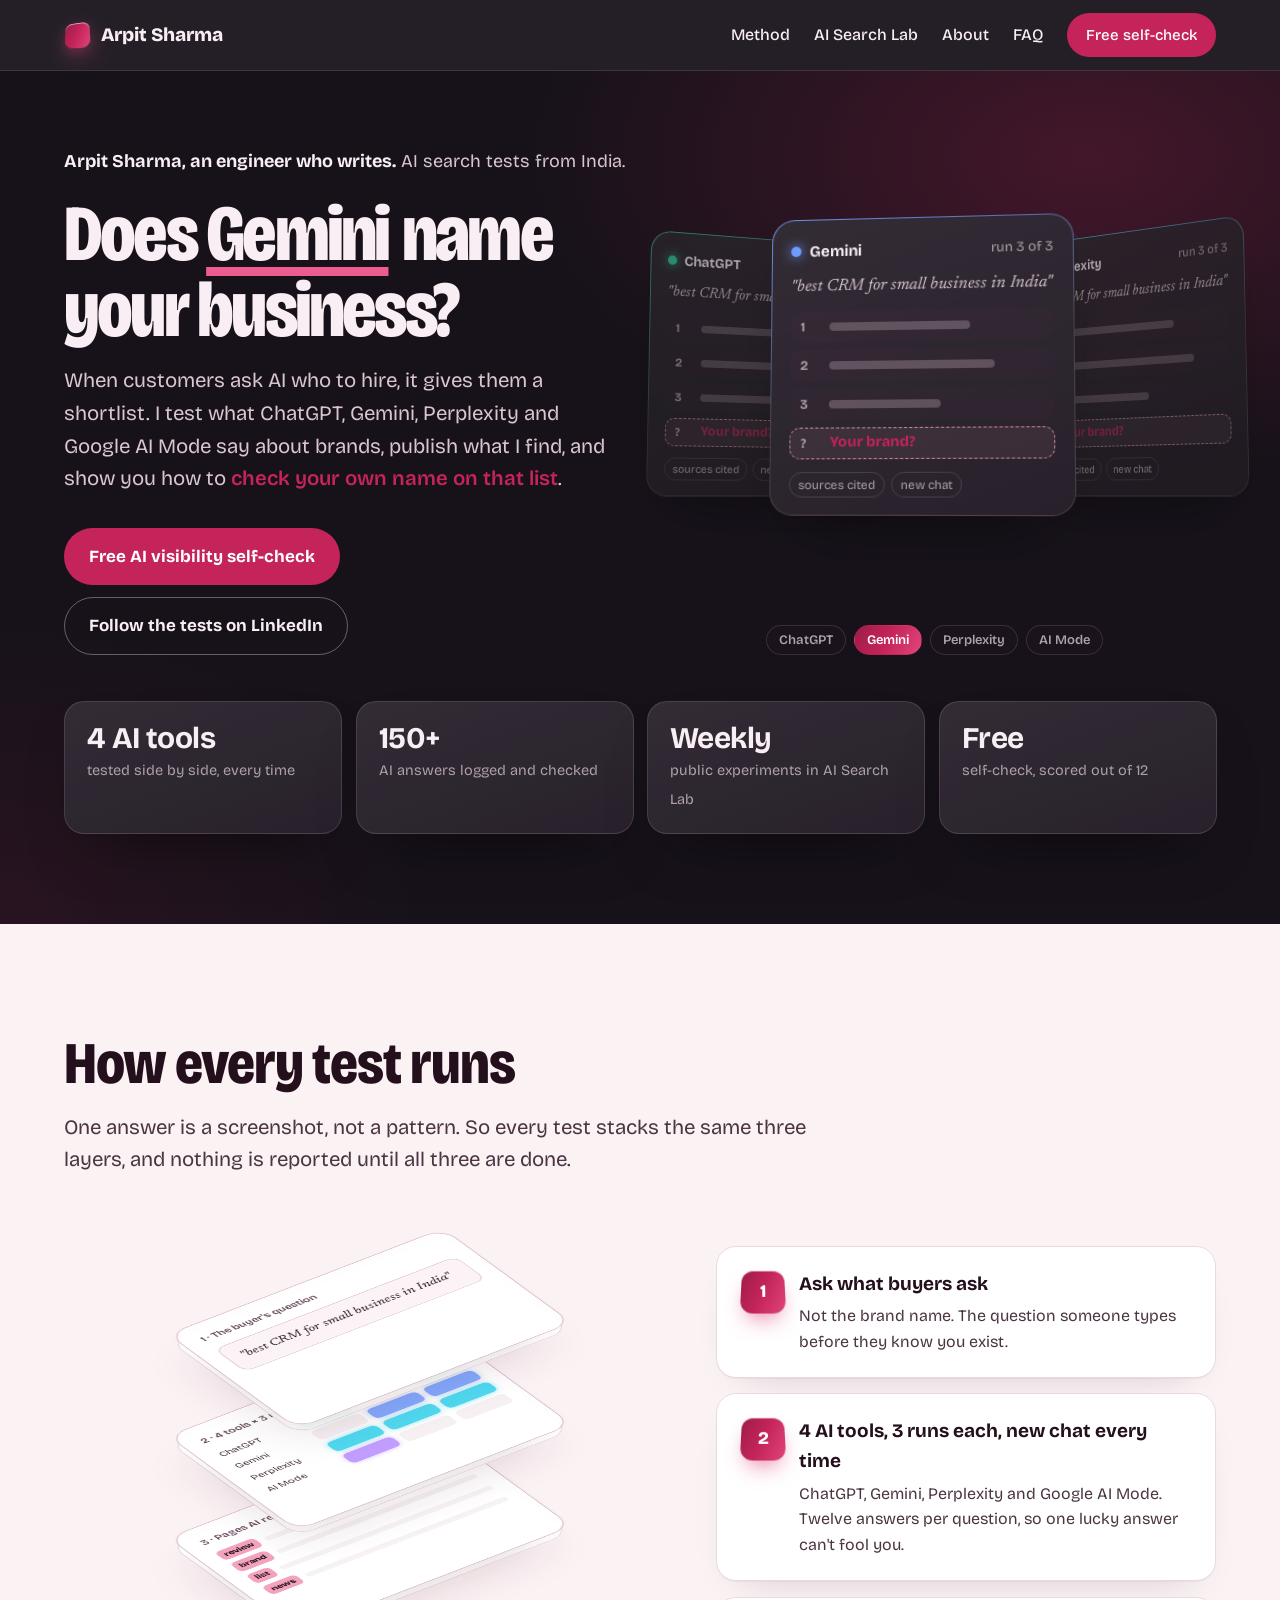
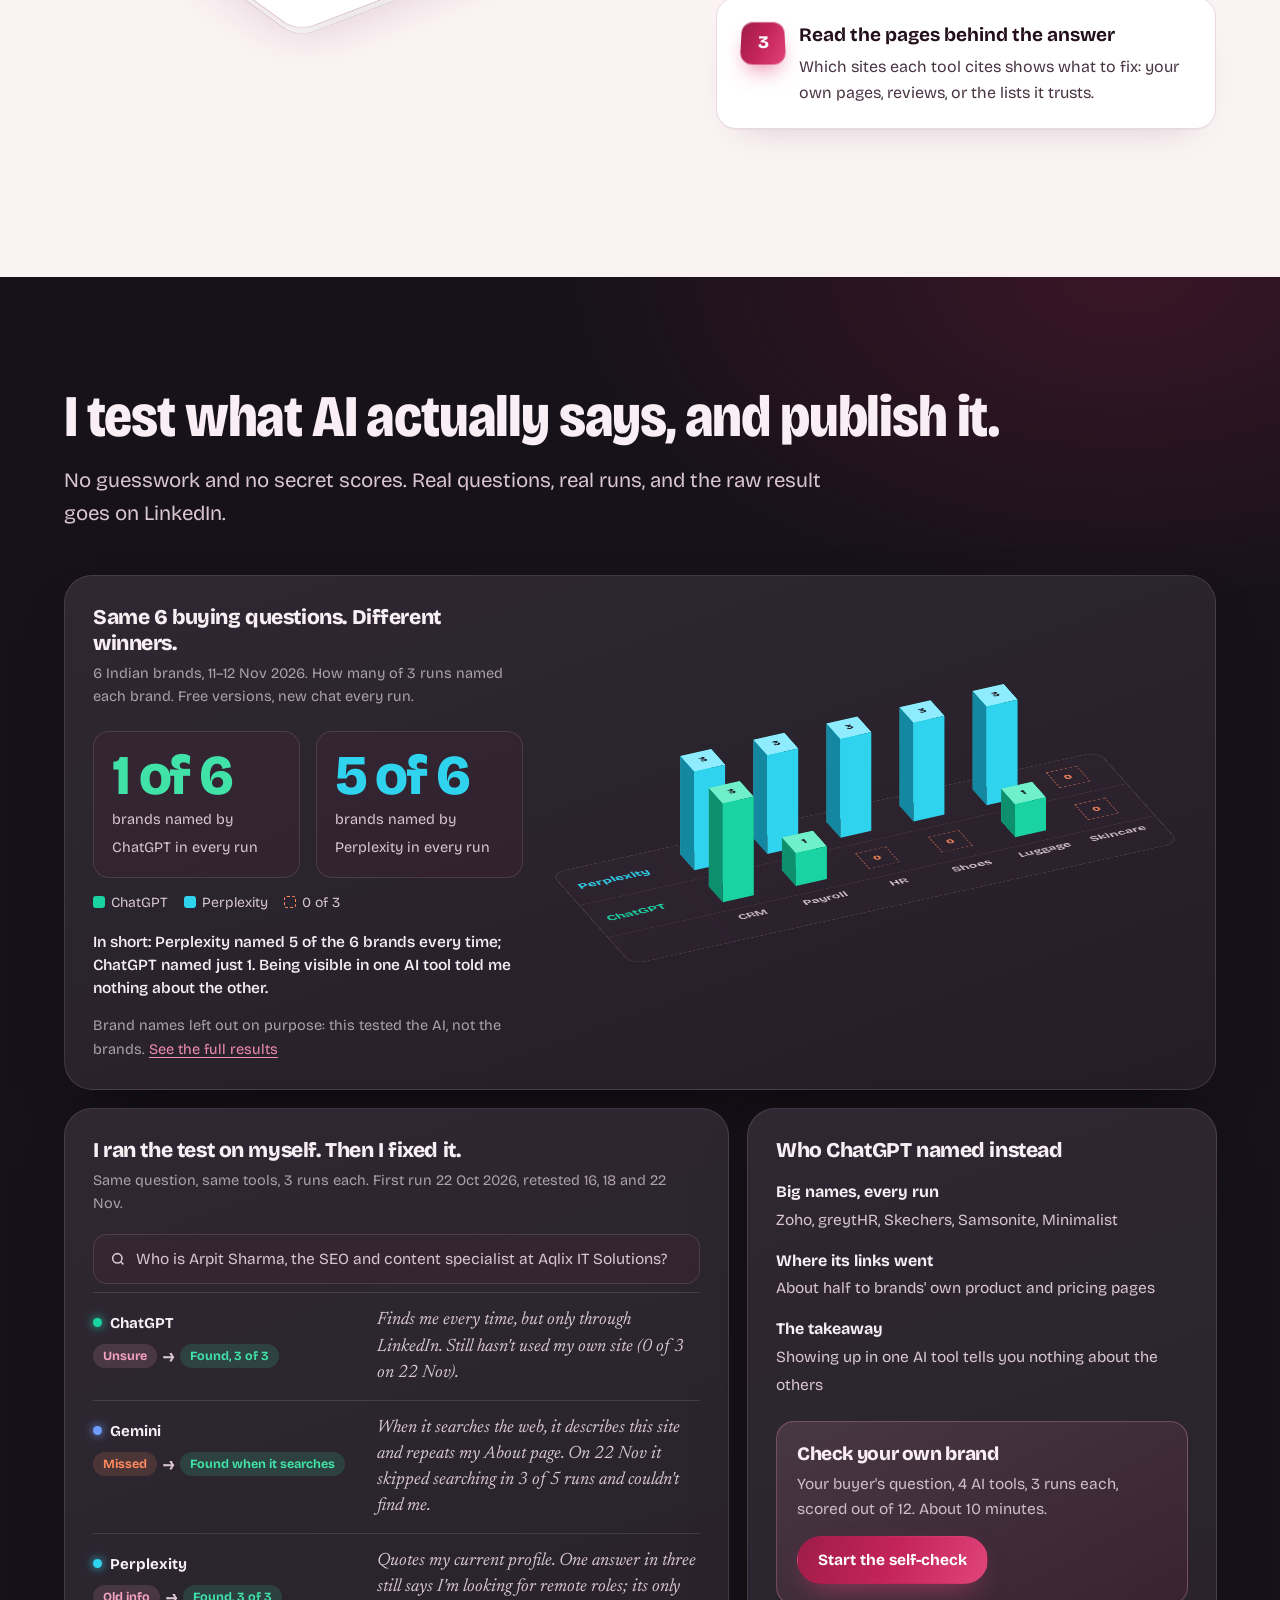
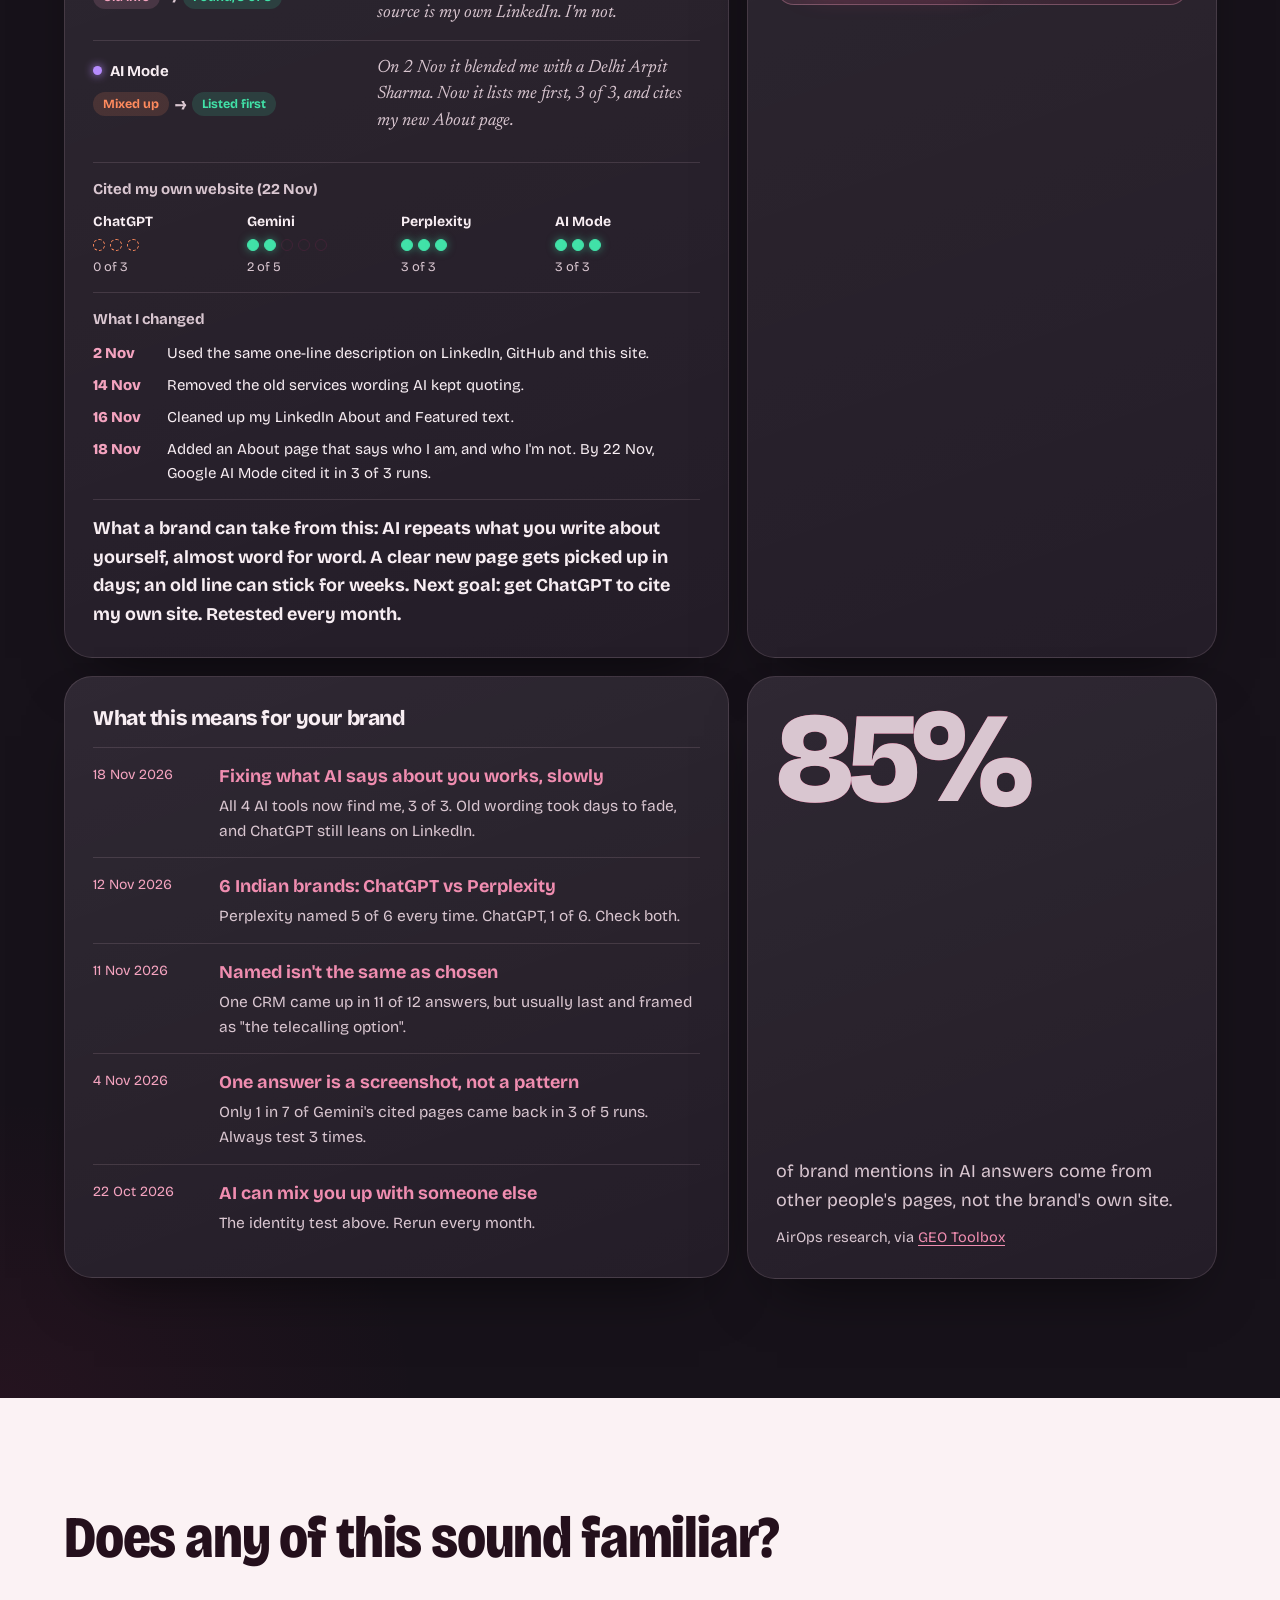
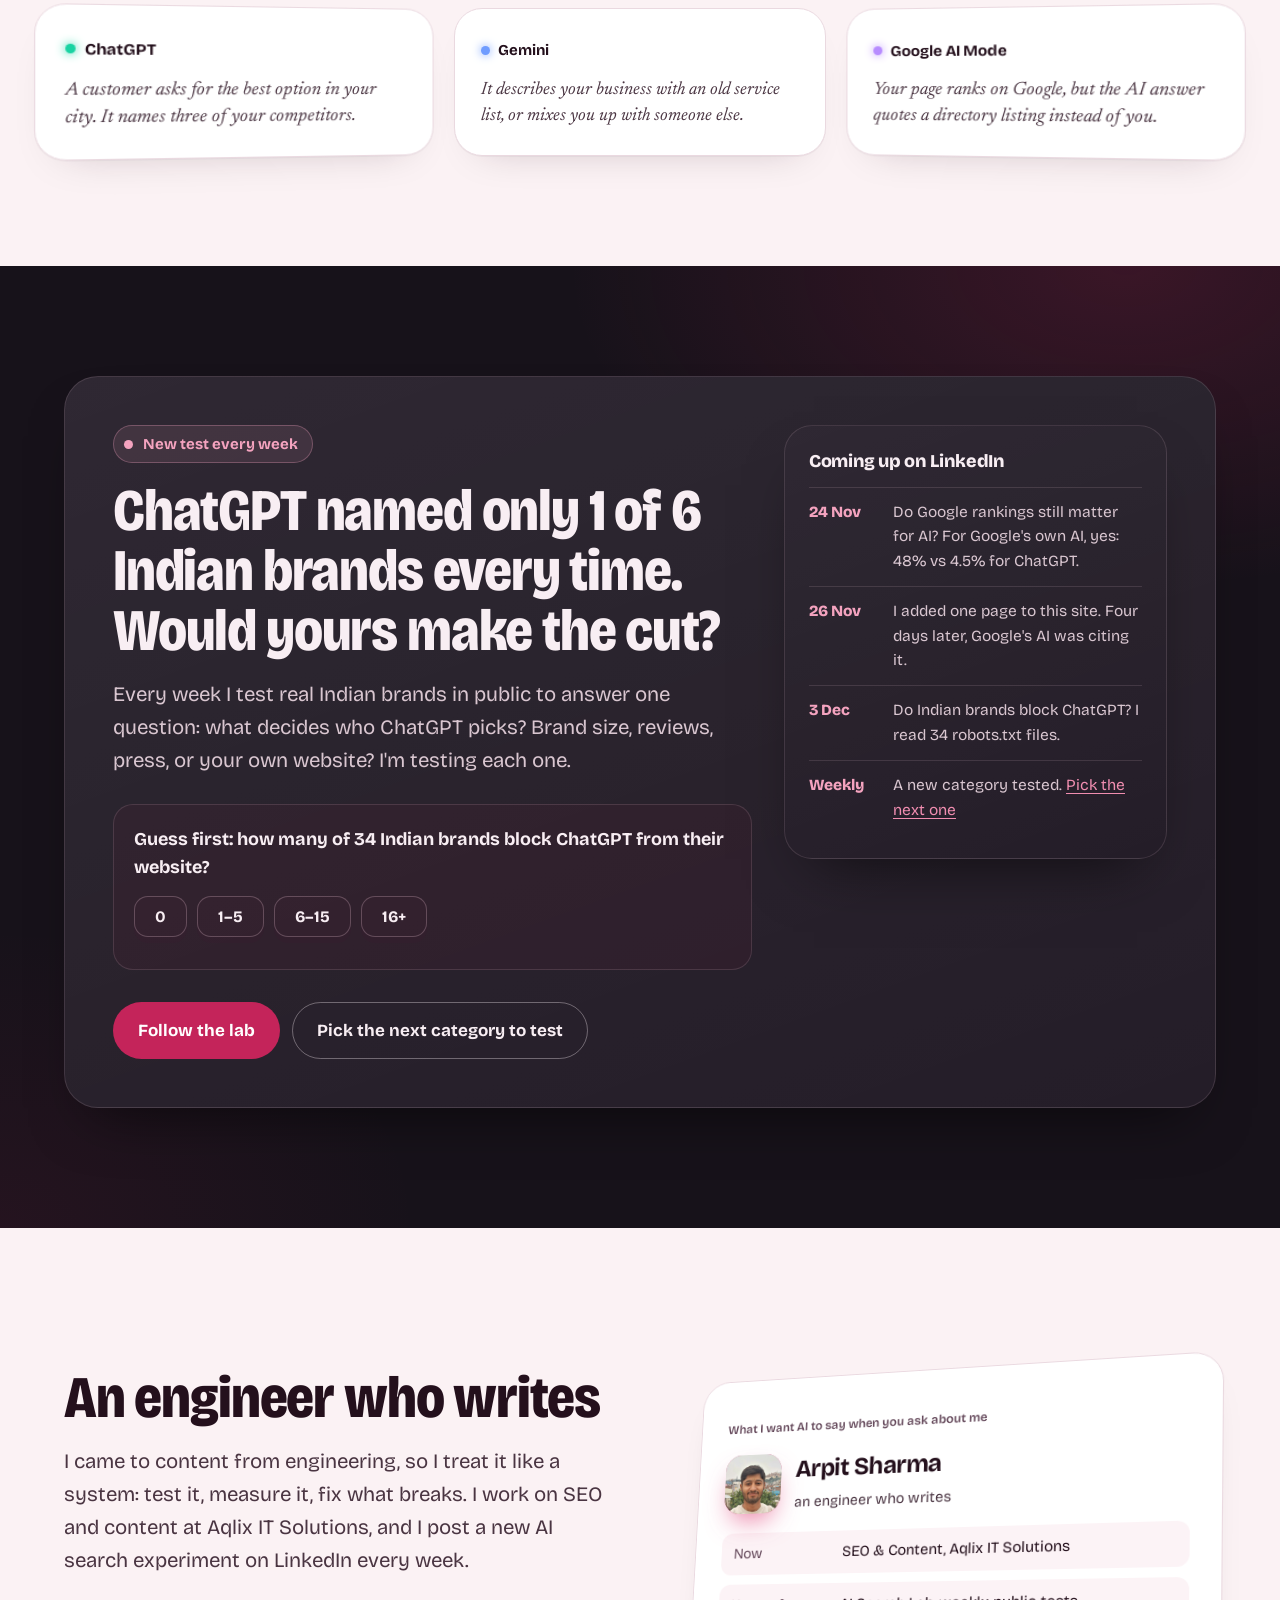
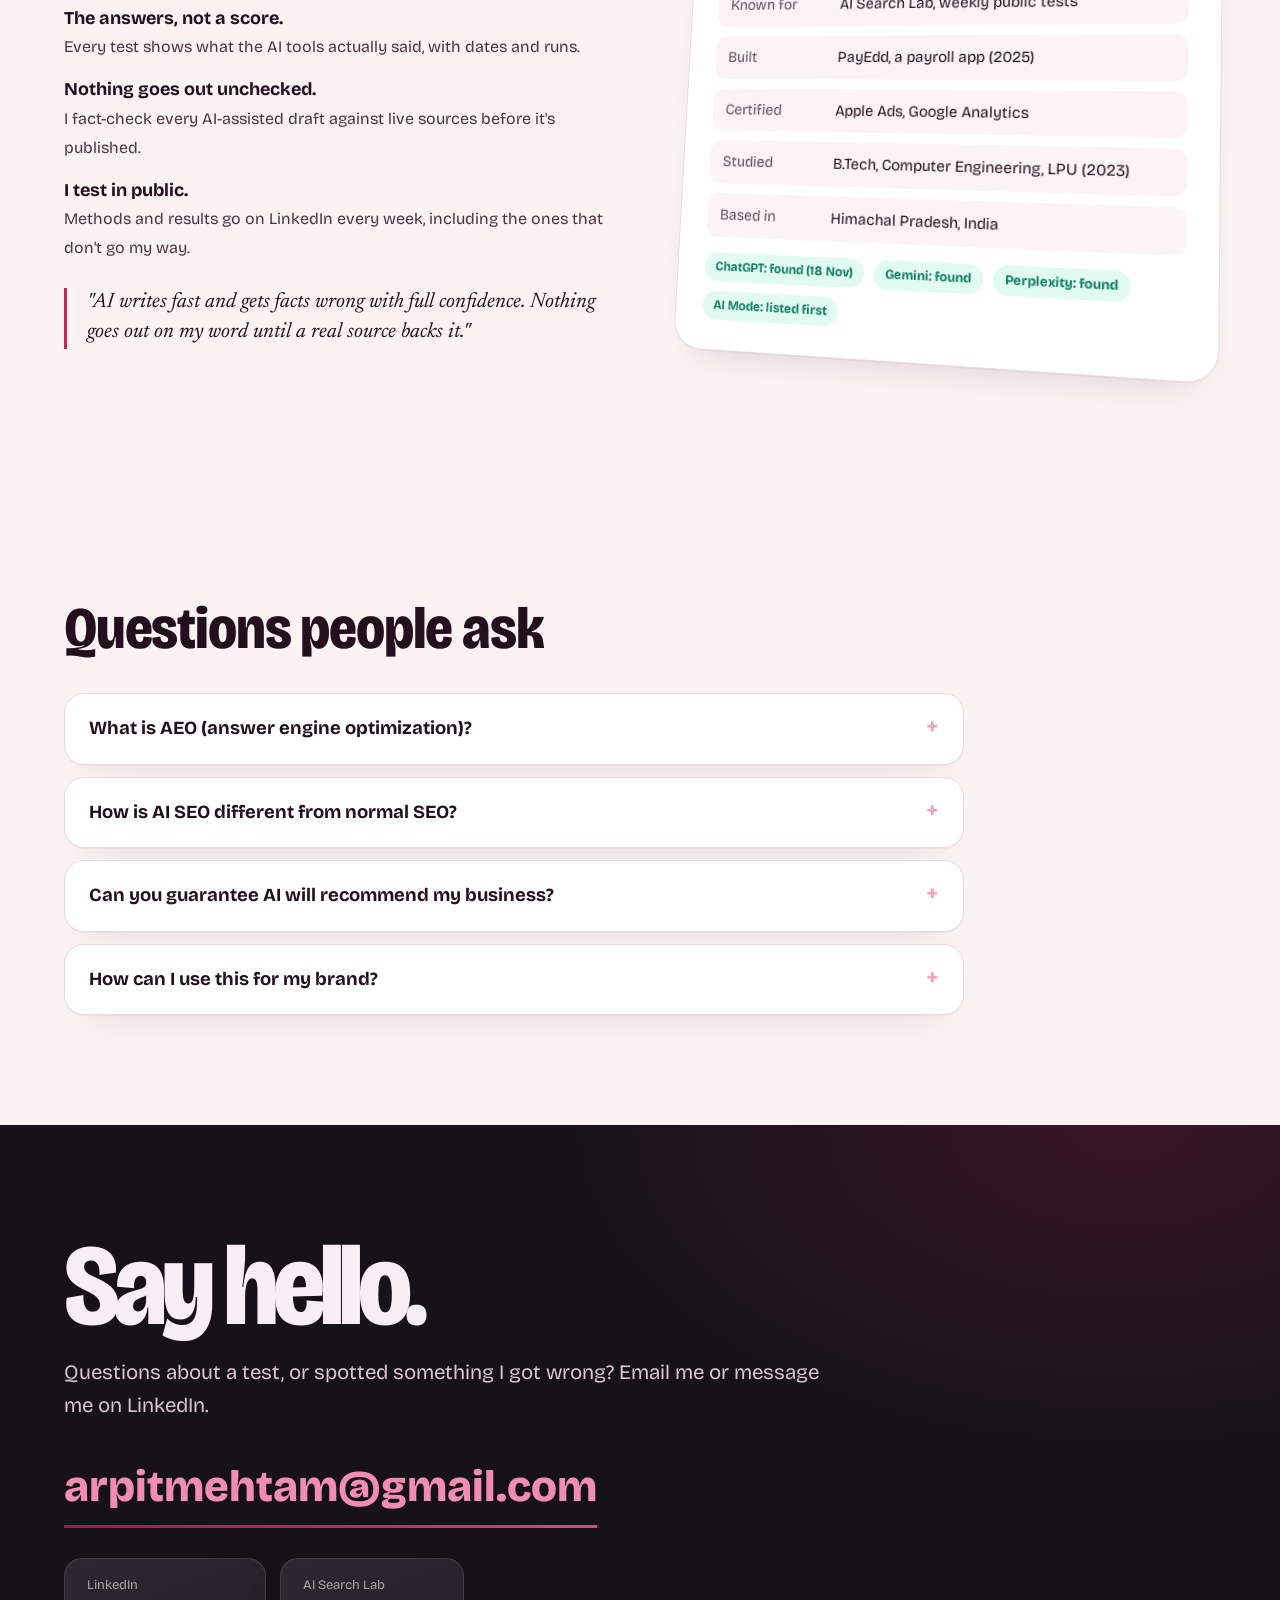
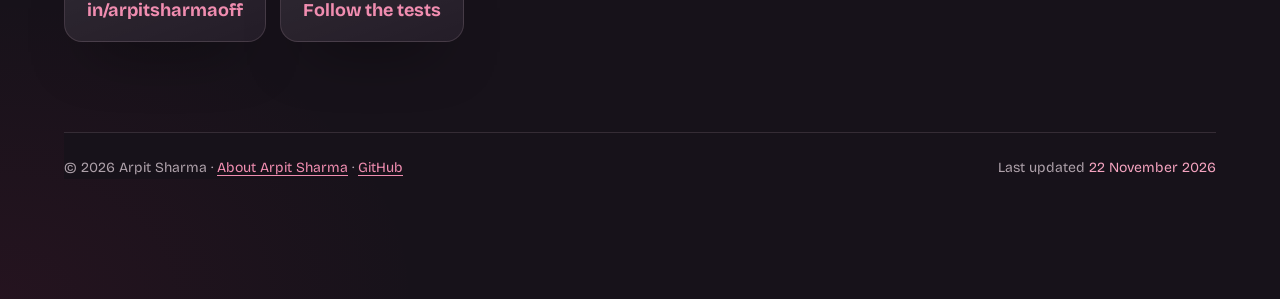
==== commit c22bc58d: "Enhanced photo: About header, home profile card, Person schema image, share image Co-Authored-By: Cl" ====
--- a/index.html
+++ b/index.html
@@ -34,7 +34,7 @@
       "@id": "https://arpitmehta946.github.io/#arpit",
       "name": "Arpit Sharma",
       "url": "https://arpitmehta946.github.io/",
-      "image": "https://arpitmehta946.github.io/og.png",
+      "image": "https://arpitmehta946.github.io/arpit-sharma.jpg",
       "email": "mailto:arpitmehtam@gmail.com",
       "jobTitle": "SEO & Content Specialist",
       "description": "Engineer who writes, from Amb, Himachal Pradesh. Runs AI Search Lab, public tests of how ChatGPT, Gemini, Perplexity and Google AI Mode choose which brands to recommend. Built PayEdd. Currently SEO & Content at Aqlix IT Solutions.",
@@ -445,6 +445,7 @@
 #proof .check,#work .check,.contact .check{background:linear-gradient(150deg,rgba(244,163,191,.14),rgba(196,36,90,.10))!important;border-color:rgba(244,163,191,.3)!important}
 section:not(.hero):not(#proof):not(#work):not(.contact){padding-top:110px;padding-bottom:110px}
 footer{background:#17121A;color:#ADA0A9}
+.kp .av{overflow:hidden;padding:0}.kp .av img{width:100%;height:100%;object-fit:cover;display:block}
 </style>
 <script>(function(){function ok(t){return t&&t.closest&&t.closest('input,textarea,code,.mail,.copyable')}
 ['copy','cut'].forEach(function(ev){document.addEventListener(ev,function(e){if(!ok(e.target)&&!ok(document.activeElement))e.preventDefault()})});
@@ -672,7 +673,7 @@
     <div class="kp-stage">
       <div class="kp glass">
         <p class="lbl">What I want AI to say when you ask about me</p>
-        <div class="id"><div class="av" aria-hidden="true">AS</div><div><b>Arpit Sharma</b><span>an engineer who writes</span></div></div>
+        <div class="id"><div class="av"><img src="arpit-sharma.jpg" width="64" height="64" alt="Arpit Sharma" loading="lazy"></div><div><b>Arpit Sharma</b><span>an engineer who writes</span></div></div>
         <dl>
           <div><dt>Now</dt><dd>SEO &amp; Content, Aqlix IT Solutions</dd></div>
           <div><dt>Known for</dt><dd>AI Search Lab, weekly public tests</dd></div>
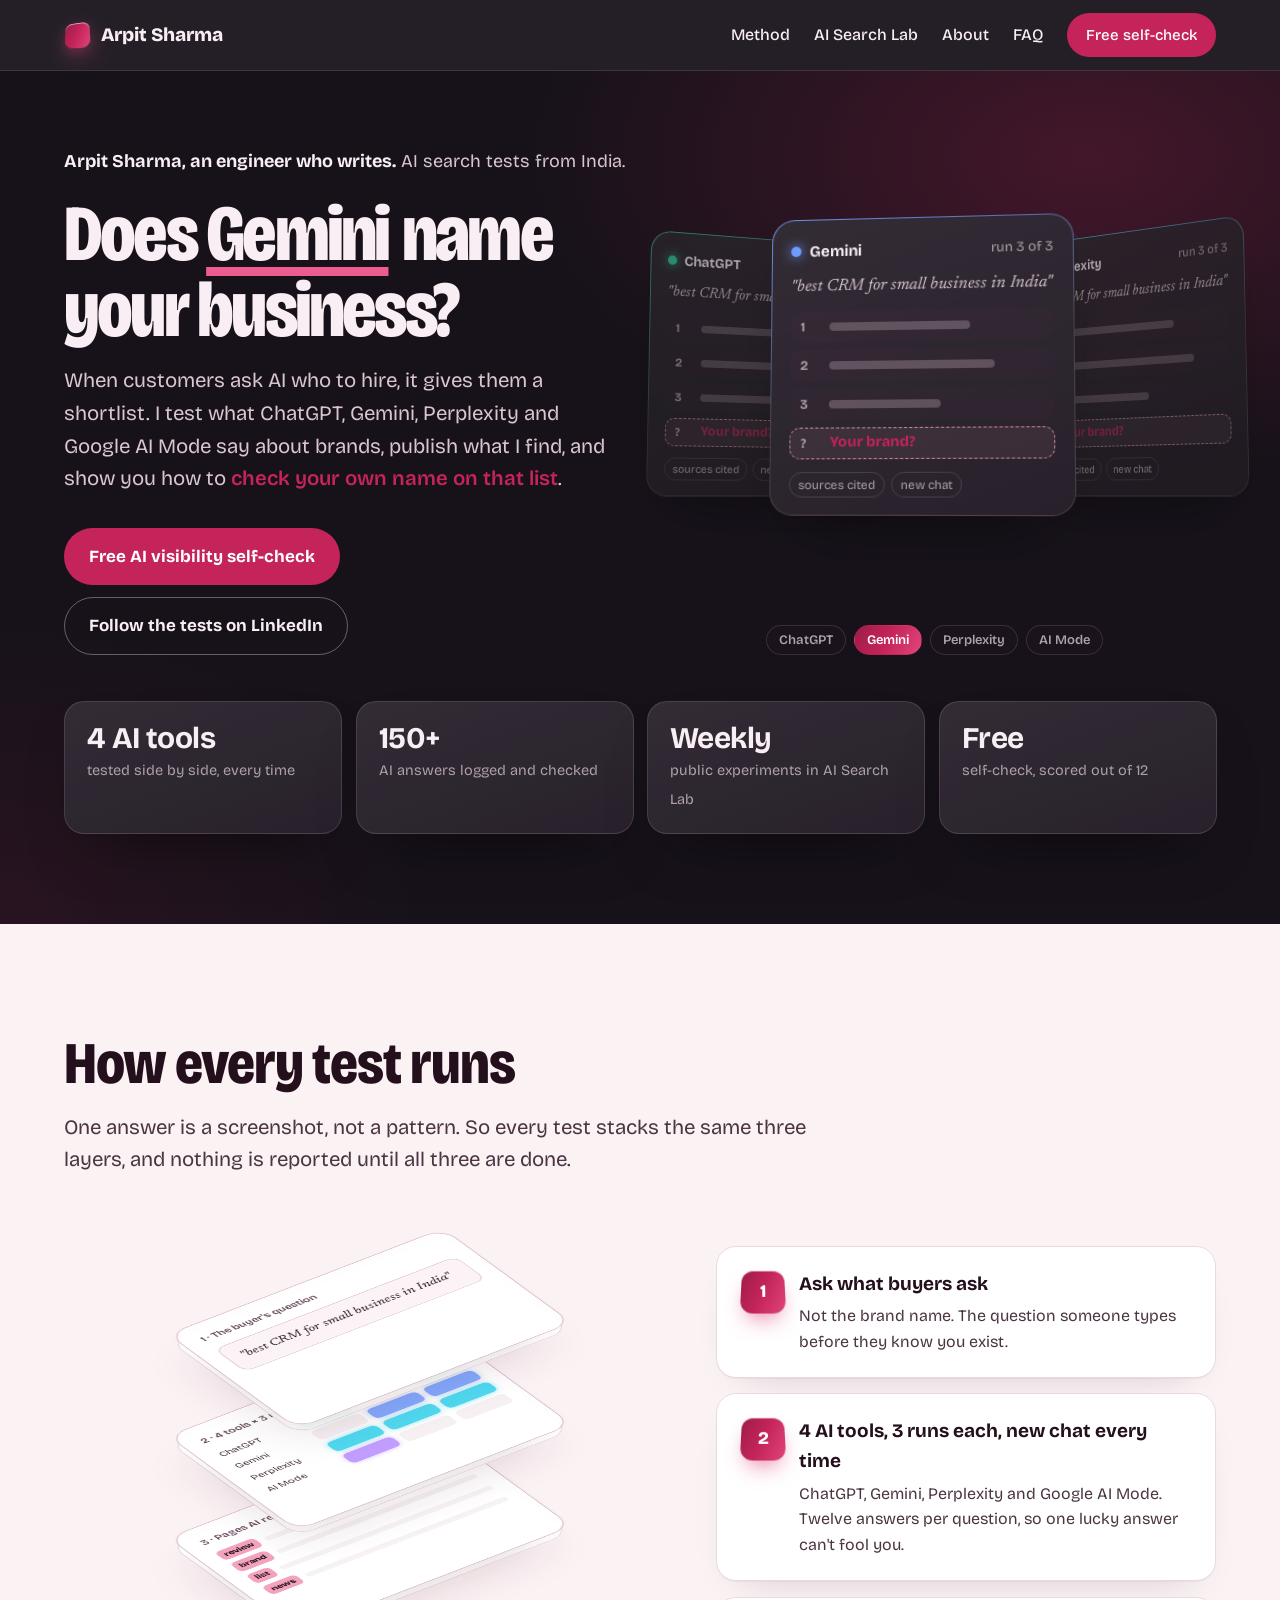
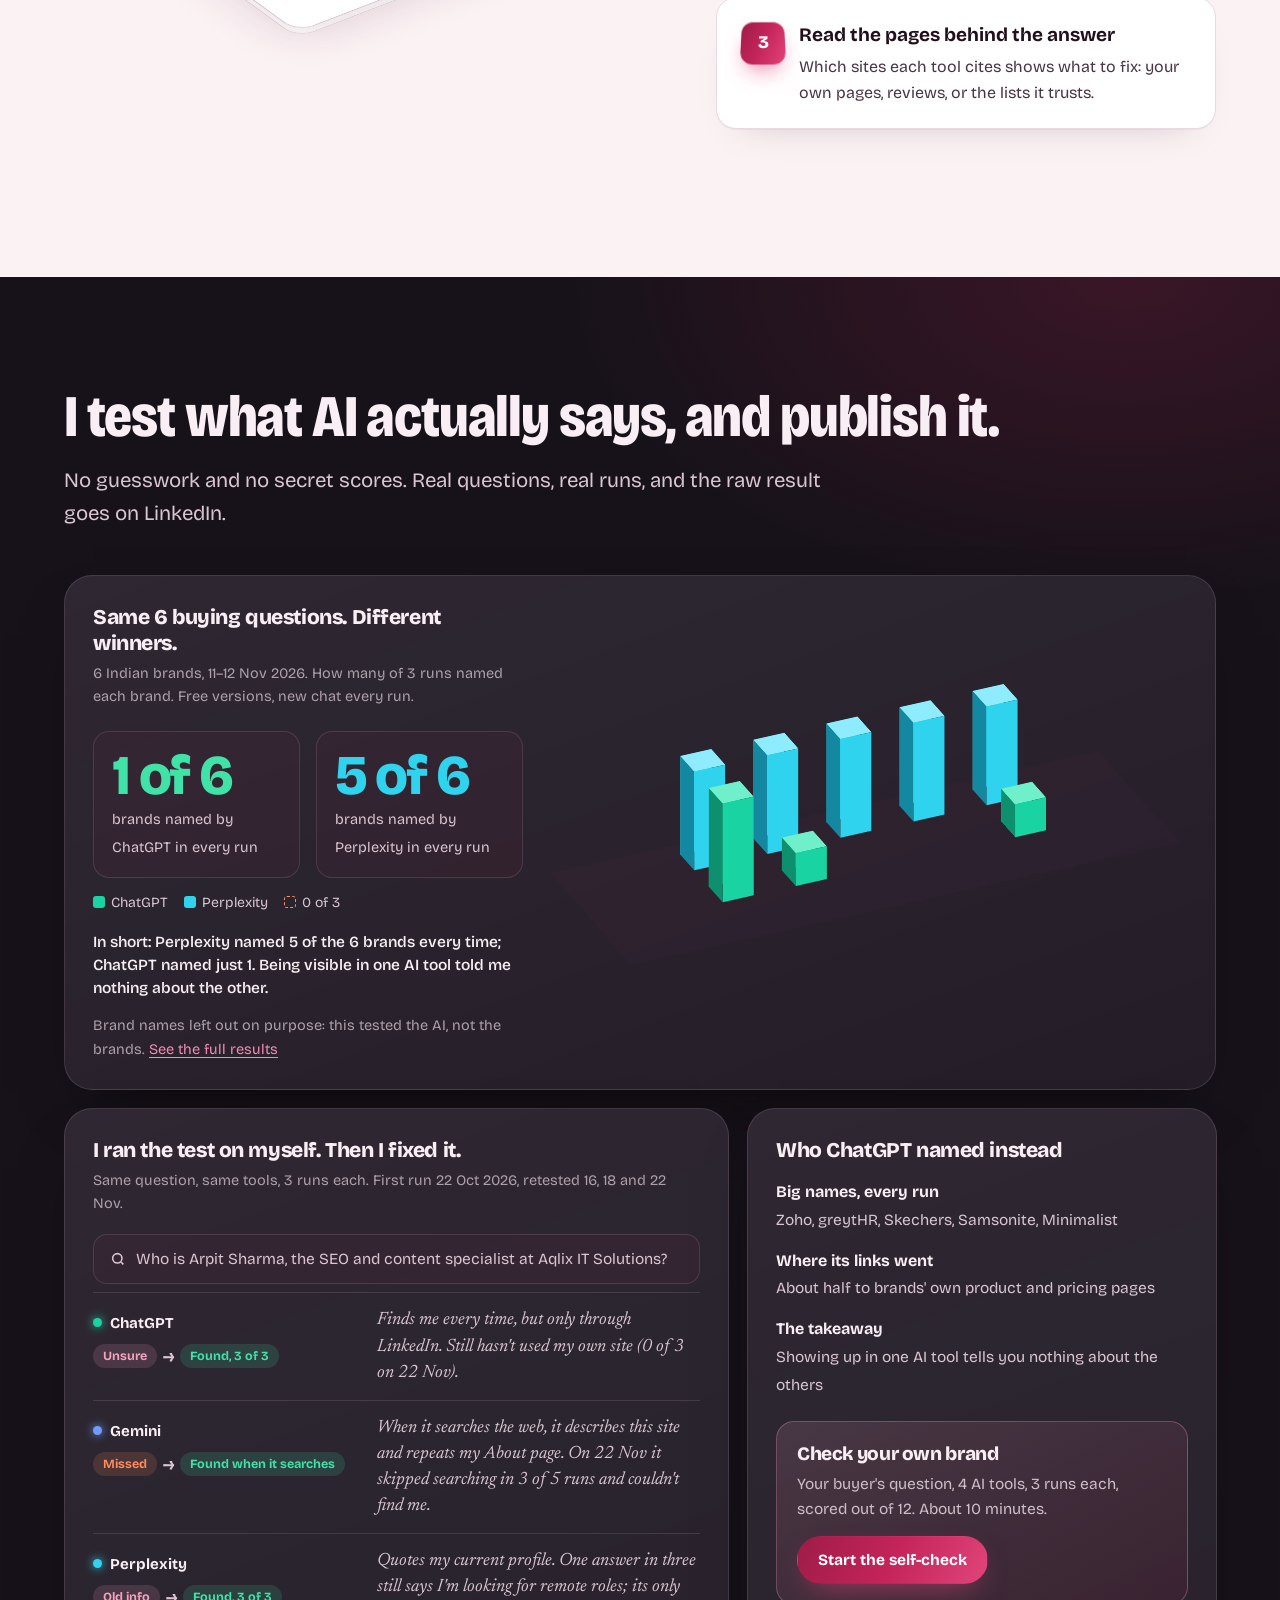
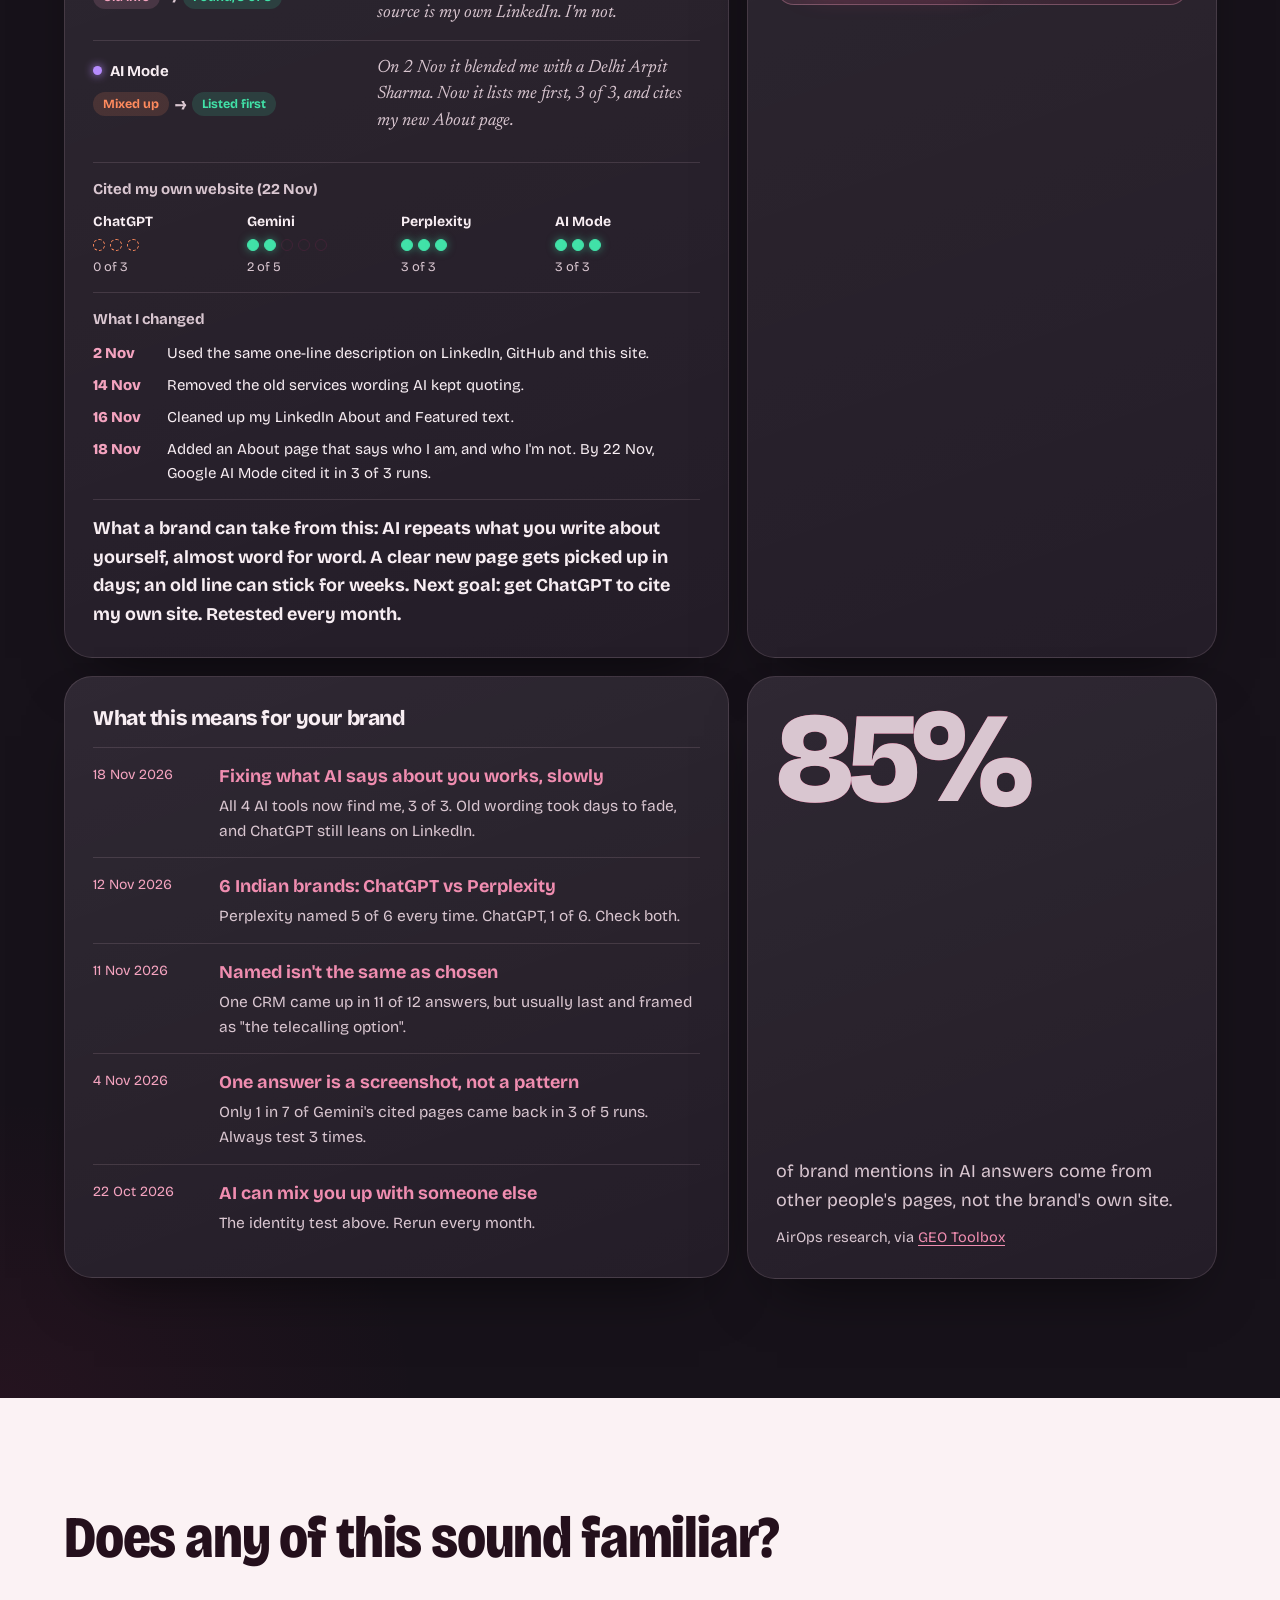
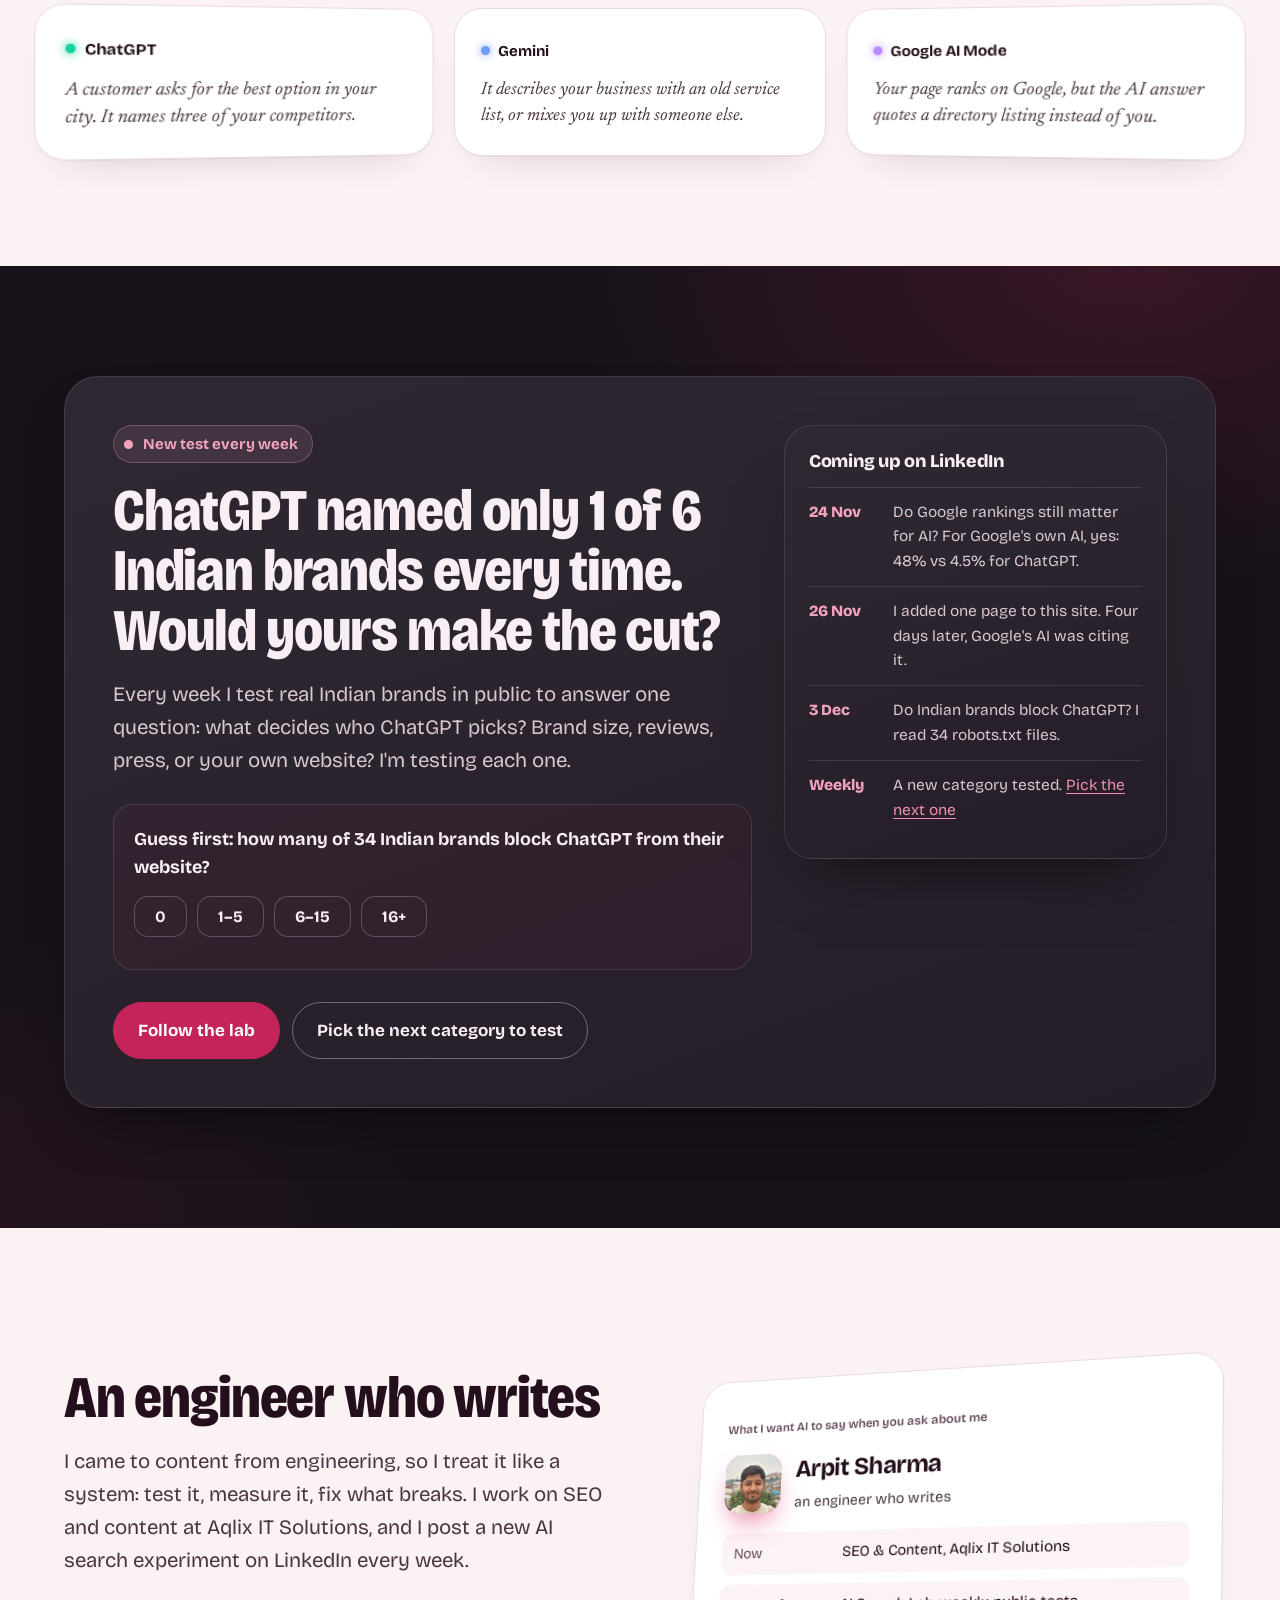
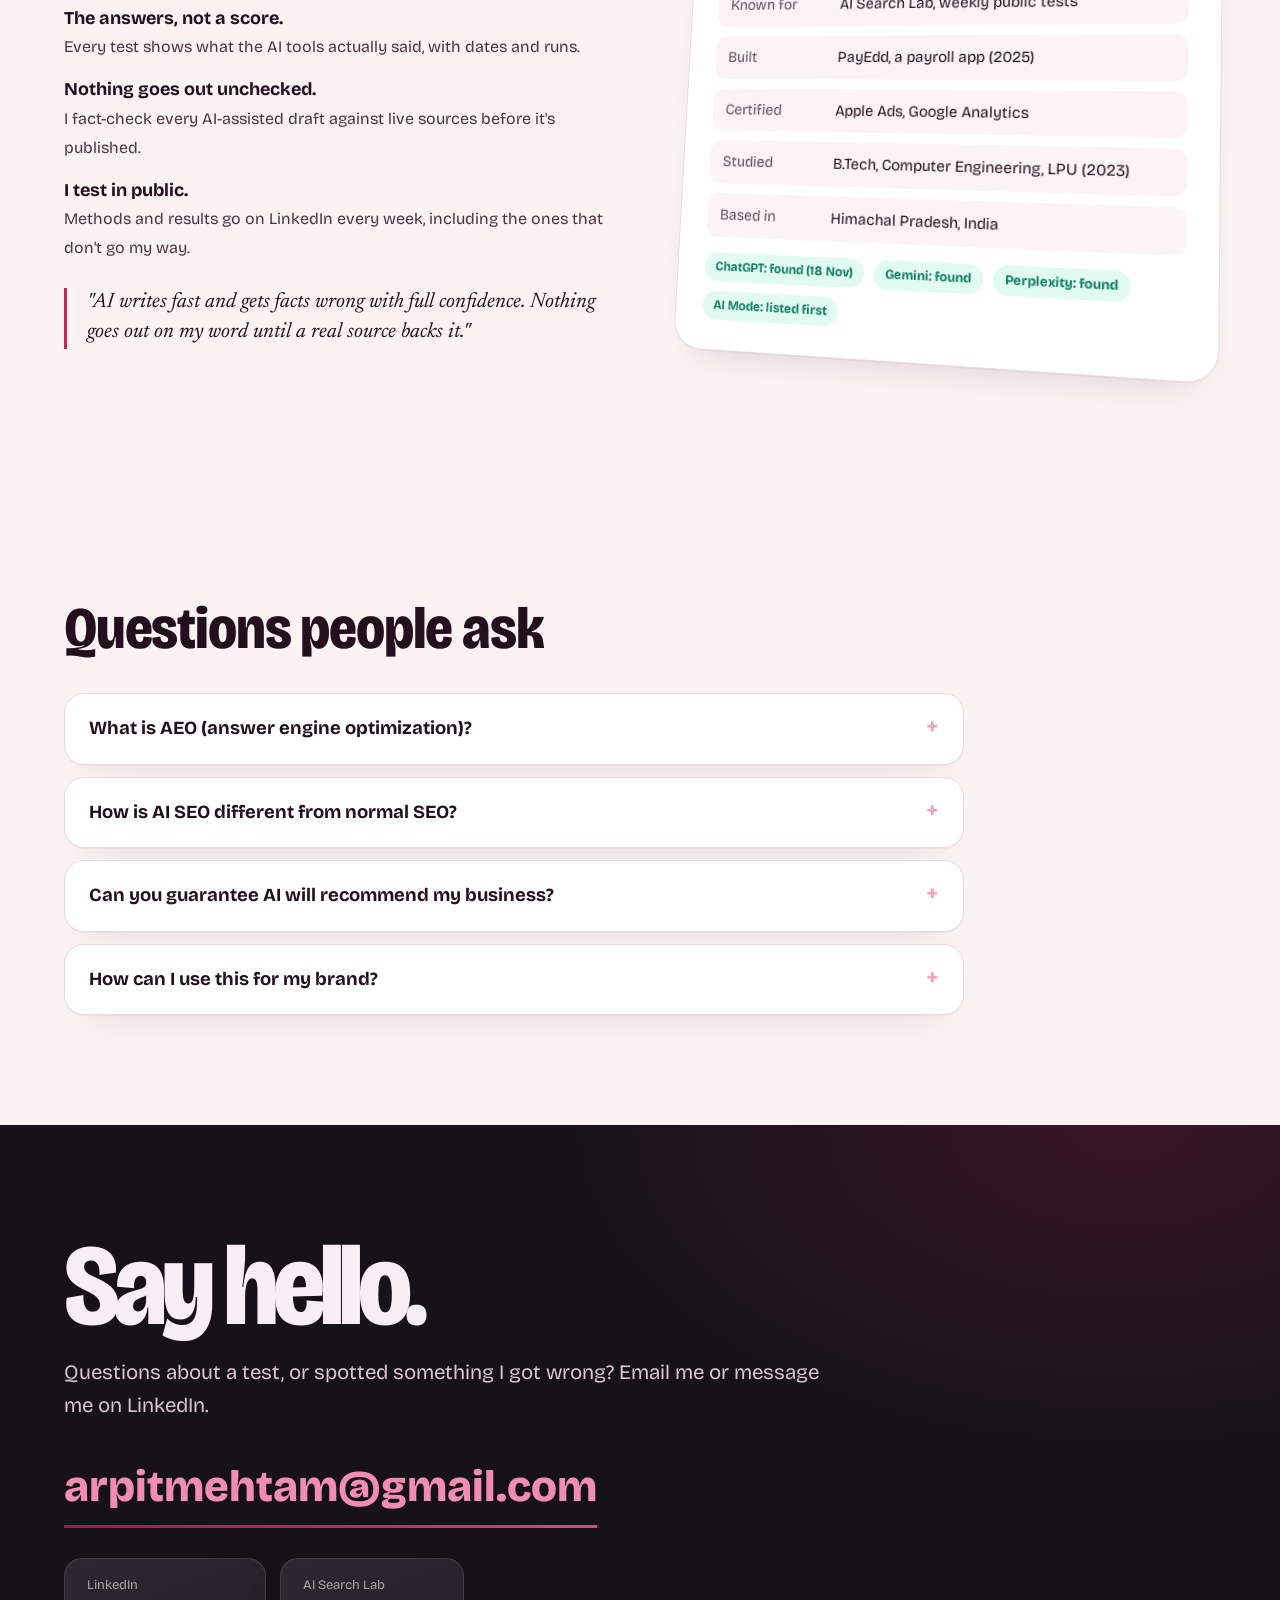
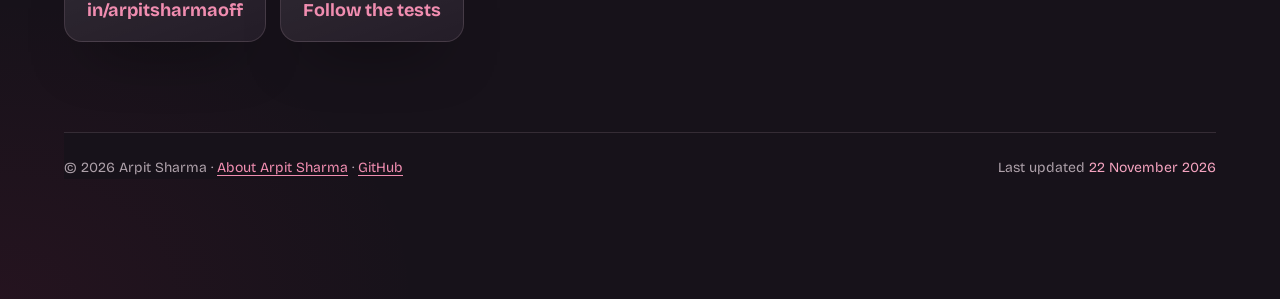
==== commit d4727cb9: "Responsive: About hero fits one screen on every device; small-phone nav; mobile/tablet spacing; illu" ====
--- a/index.html
+++ b/index.html
@@ -446,6 +446,19 @@
 section:not(.hero):not(#proof):not(#work):not(.contact){padding-top:110px;padding-bottom:110px}
 footer{background:#17121A;color:#ADA0A9}
 .kp .av{overflow:hidden;padding:0}.kp .av img{width:100%;height:100%;object-fit:cover;display:block}
+
+/* Mobile spacing (22 Nov) */
+@media (max-width:700px){
+ section:not(.hero){padding-top:64px!important;padding-bottom:64px!important}
+ #proof,#work,.contact{padding-top:64px!important;padding-bottom:72px!important}
+ .hero{padding-bottom:56px!important}
+ h2{font-size:clamp(28px,8vw,36px)}
+}
+@media (min-width:701px) and (max-width:1024px){
+ section:not(.hero){padding-top:88px!important;padding-bottom:88px!important}
+}
+@media (max-width:1024px){.layers{height:450px!important}}
+@media (max-width:700px){.layers{height:290px!important}}
 </style>
 <script>(function(){function ok(t){return t&&t.closest&&t.closest('input,textarea,code,.mail,.copyable')}
 ['copy','cut'].forEach(function(ev){document.addEventListener(ev,function(e){if(!ok(e.target)&&!ok(document.activeElement))e.preventDefault()})});
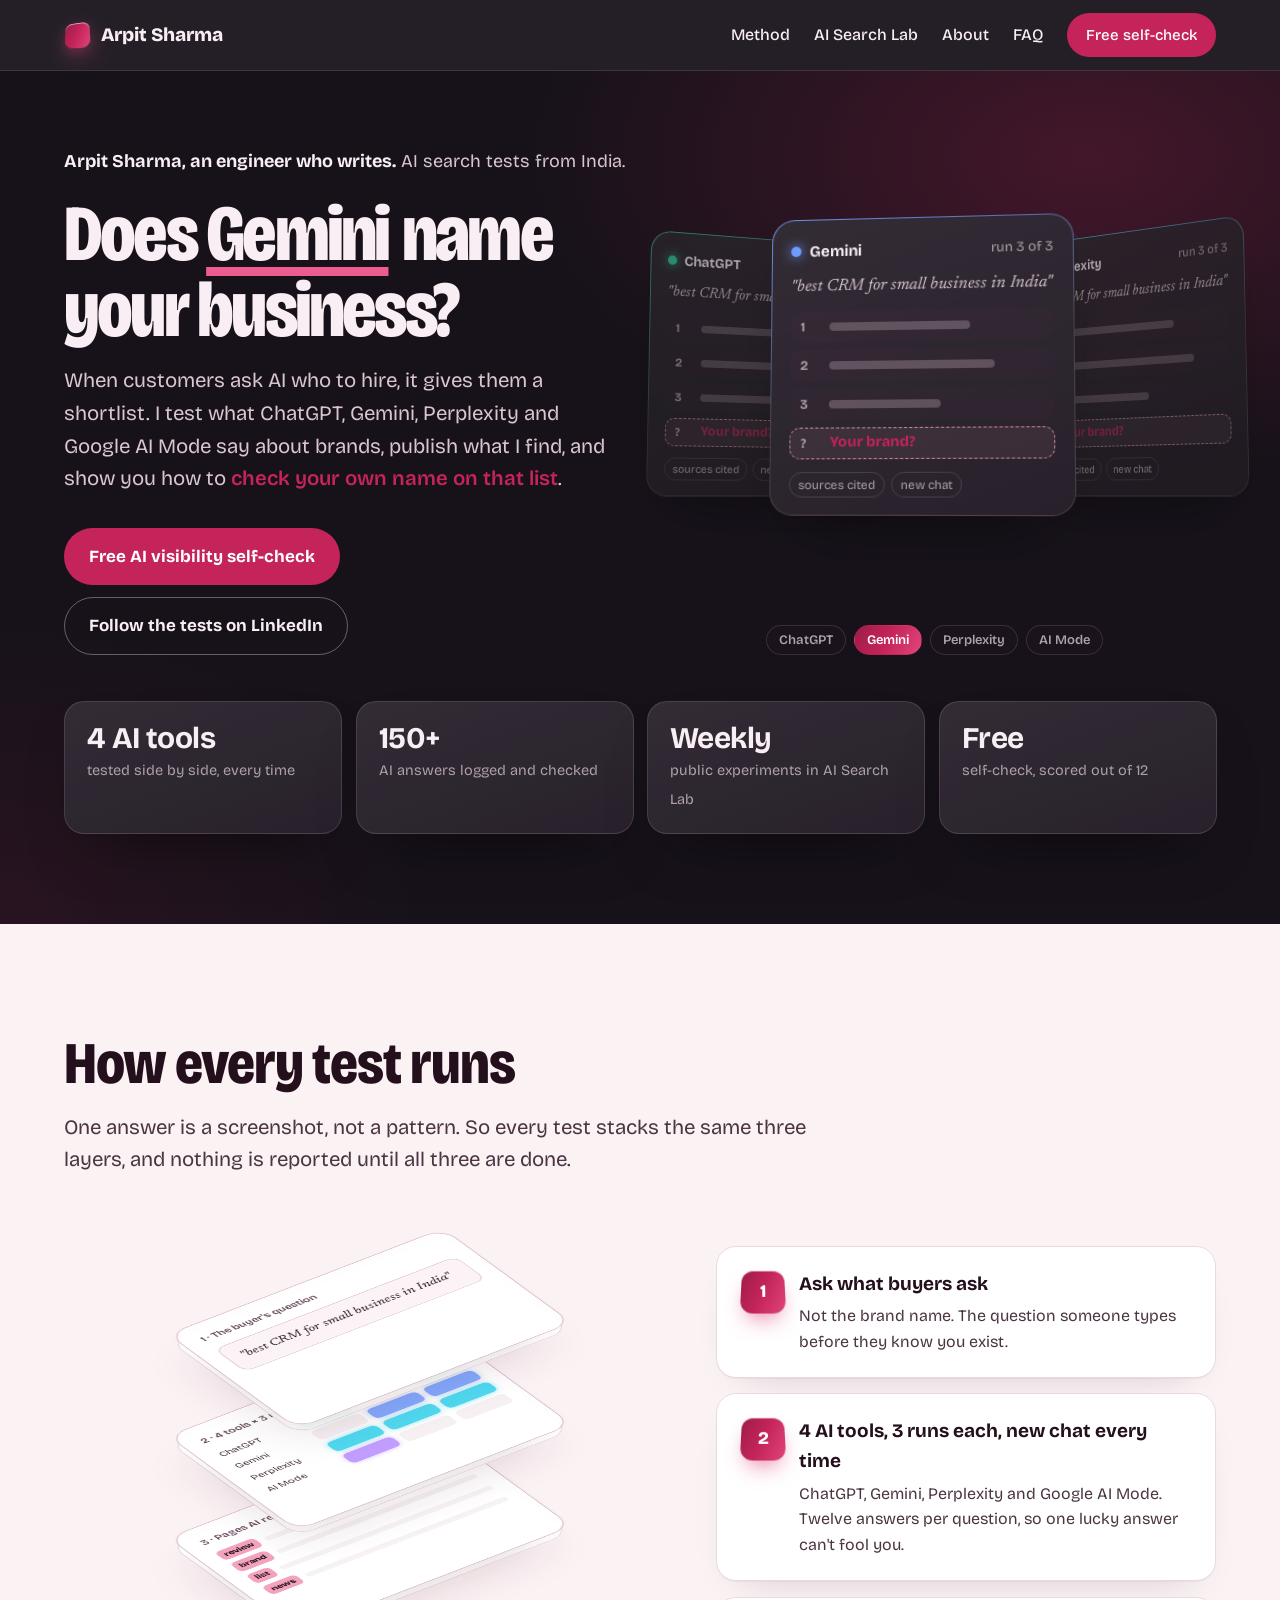
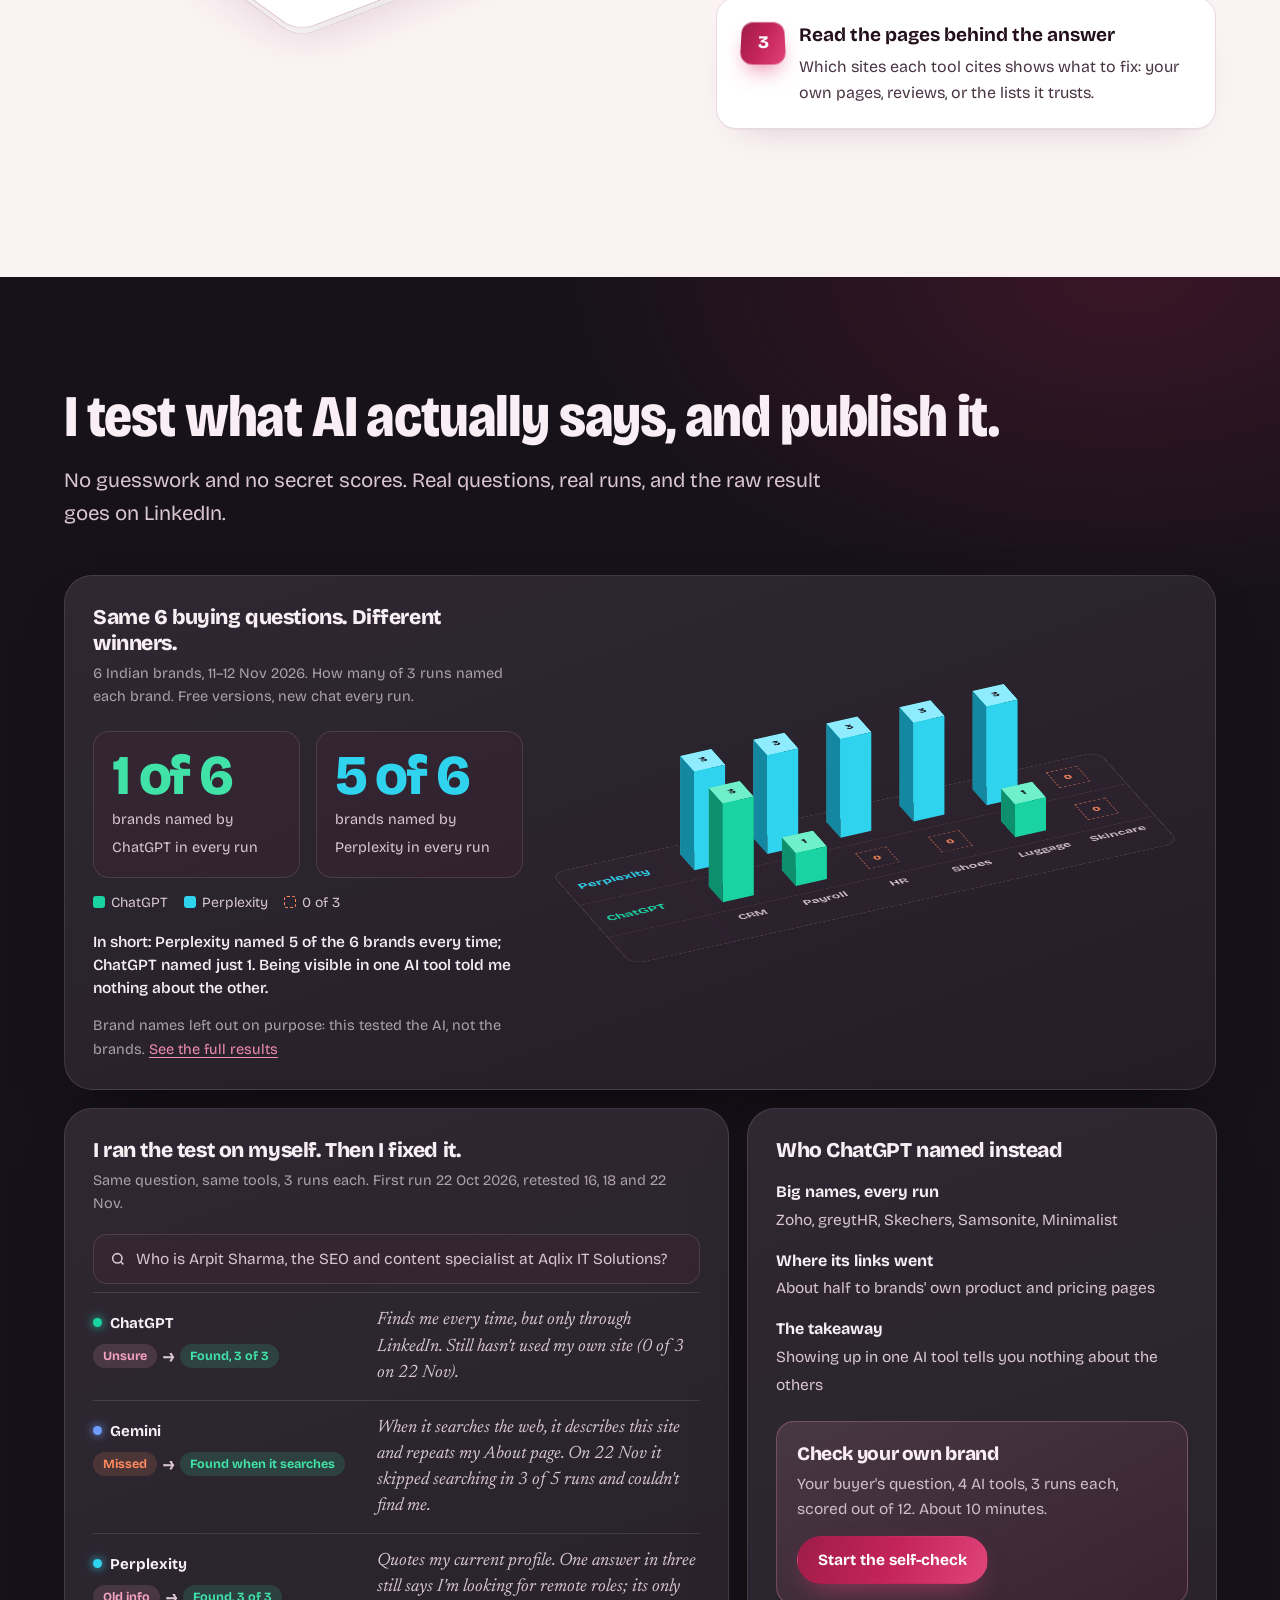
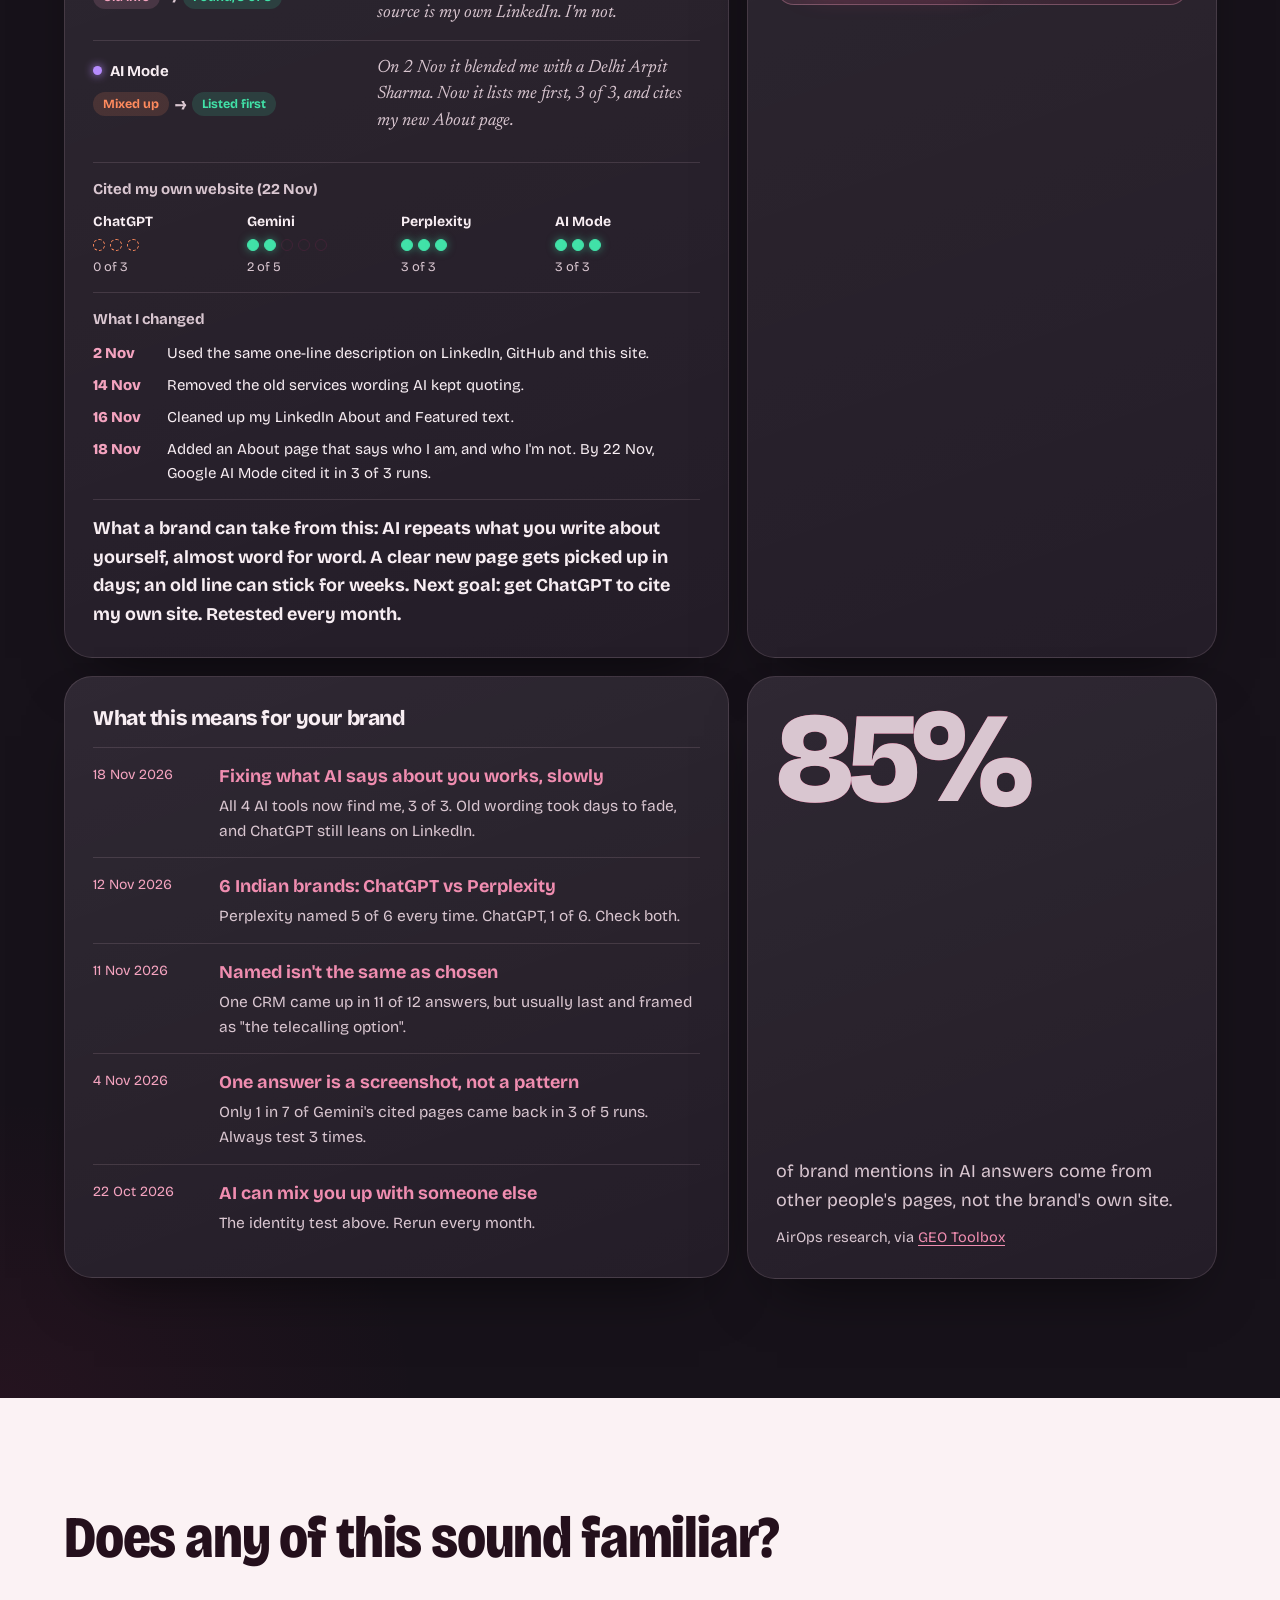
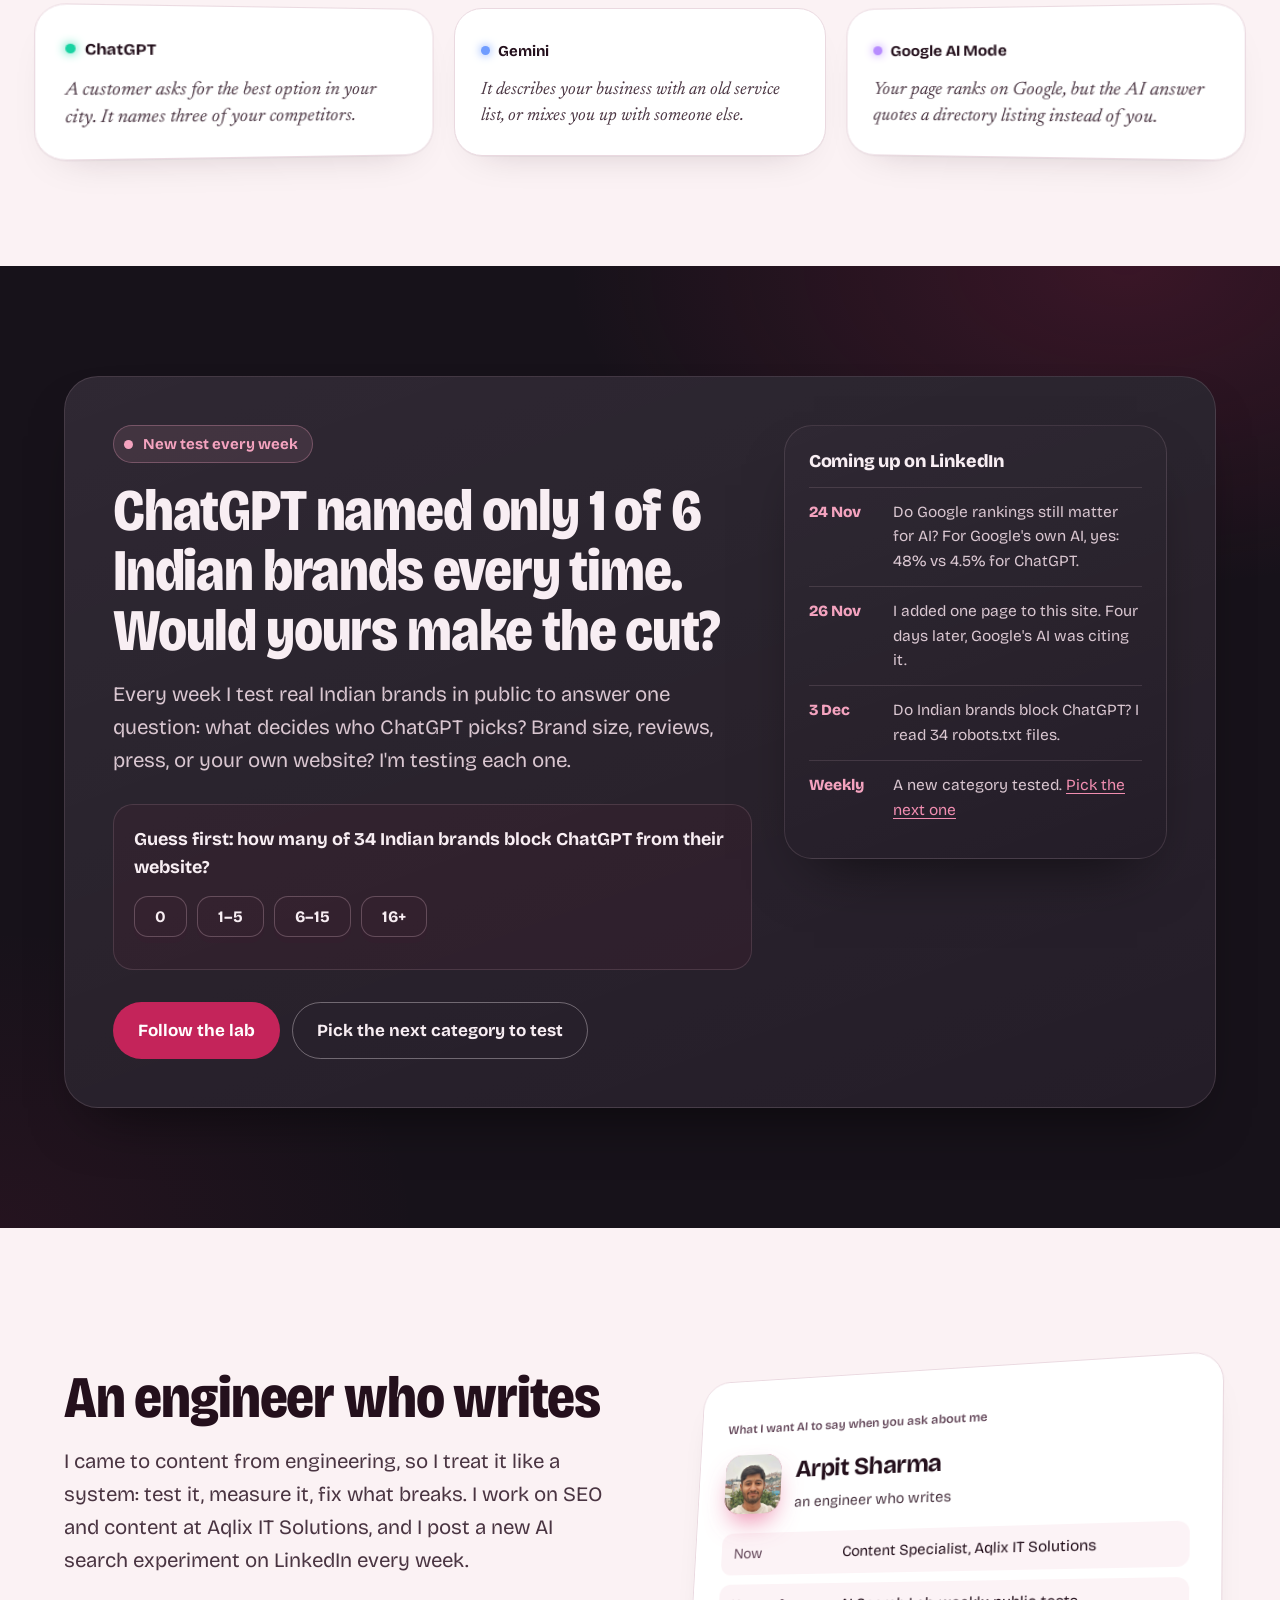
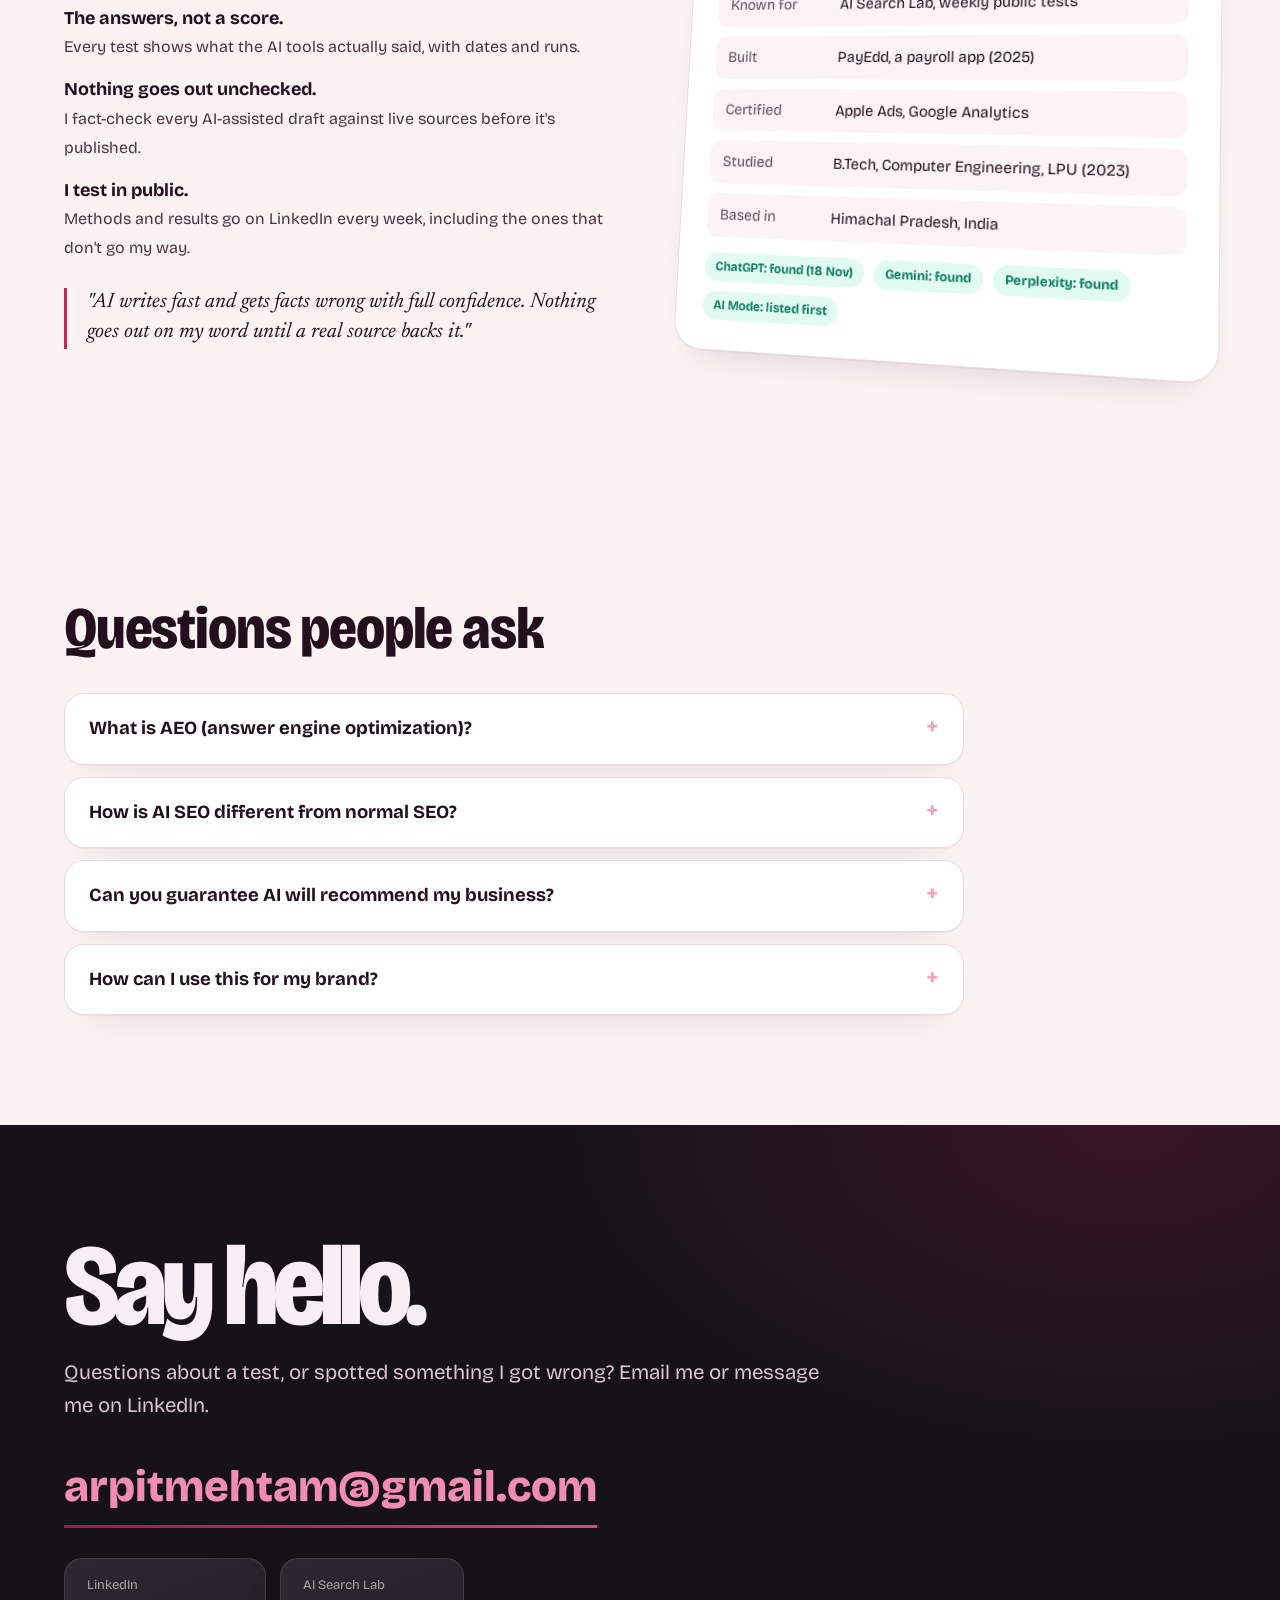
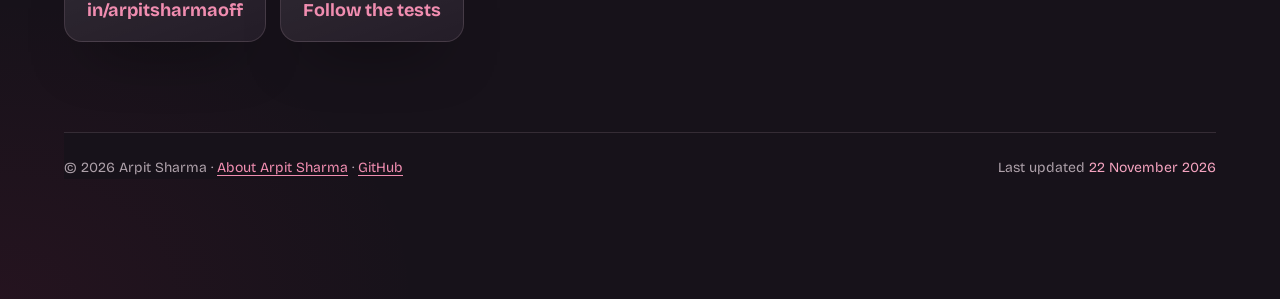
==== commit c1695d90: "Job title matches LinkedIn (Content Specialist); add IndexNow key + auto-ping on publish Co-Authored" ====
--- a/index.html
+++ b/index.html
@@ -36,8 +36,8 @@
       "url": "https://arpitmehta946.github.io/",
       "image": "https://arpitmehta946.github.io/arpit-sharma.jpg",
       "email": "mailto:arpitmehtam@gmail.com",
-      "jobTitle": "SEO & Content Specialist",
-      "description": "Engineer who writes, from Amb, Himachal Pradesh. Runs AI Search Lab, public tests of how ChatGPT, Gemini, Perplexity and Google AI Mode choose which brands to recommend. Built PayEdd. Currently SEO & Content at Aqlix IT Solutions.",
+      "jobTitle": "Content Specialist",
+      "description": "Engineer who writes, from Amb, Himachal Pradesh. Runs AI Search Lab, public tests of how ChatGPT, Gemini, Perplexity and Google AI Mode choose which brands to recommend. Built PayEdd. Currently Content Specialist at Aqlix IT Solutions.",
       "worksFor": { "@type": "Organization", "name": "Aqlix IT Solutions" },
       "address": { "@type": "PostalAddress", "addressLocality": "Amb", "addressRegion": "Himachal Pradesh", "addressCountry": "IN" },
       "knowsAbout": ["AI SEO", "Answer Engine Optimization", "Generative Engine Optimization", "Search engine optimization", "Content strategy", "Schema markup", "Apple Search Ads"],
@@ -688,7 +688,7 @@
         <p class="lbl">What I want AI to say when you ask about me</p>
         <div class="id"><div class="av"><img src="arpit-sharma.jpg" width="64" height="64" alt="Arpit Sharma" loading="lazy"></div><div><b>Arpit Sharma</b><span>an engineer who writes</span></div></div>
         <dl>
-          <div><dt>Now</dt><dd>SEO &amp; Content, Aqlix IT Solutions</dd></div>
+          <div><dt>Now</dt><dd>Content Specialist, Aqlix IT Solutions</dd></div>
           <div><dt>Known for</dt><dd>AI Search Lab, weekly public tests</dd></div>
           <div><dt>Built</dt><dd>PayEdd, a payroll app (2025)</dd></div>
           <div><dt>Certified</dt><dd>Apple Ads, Google Analytics</dd></div>
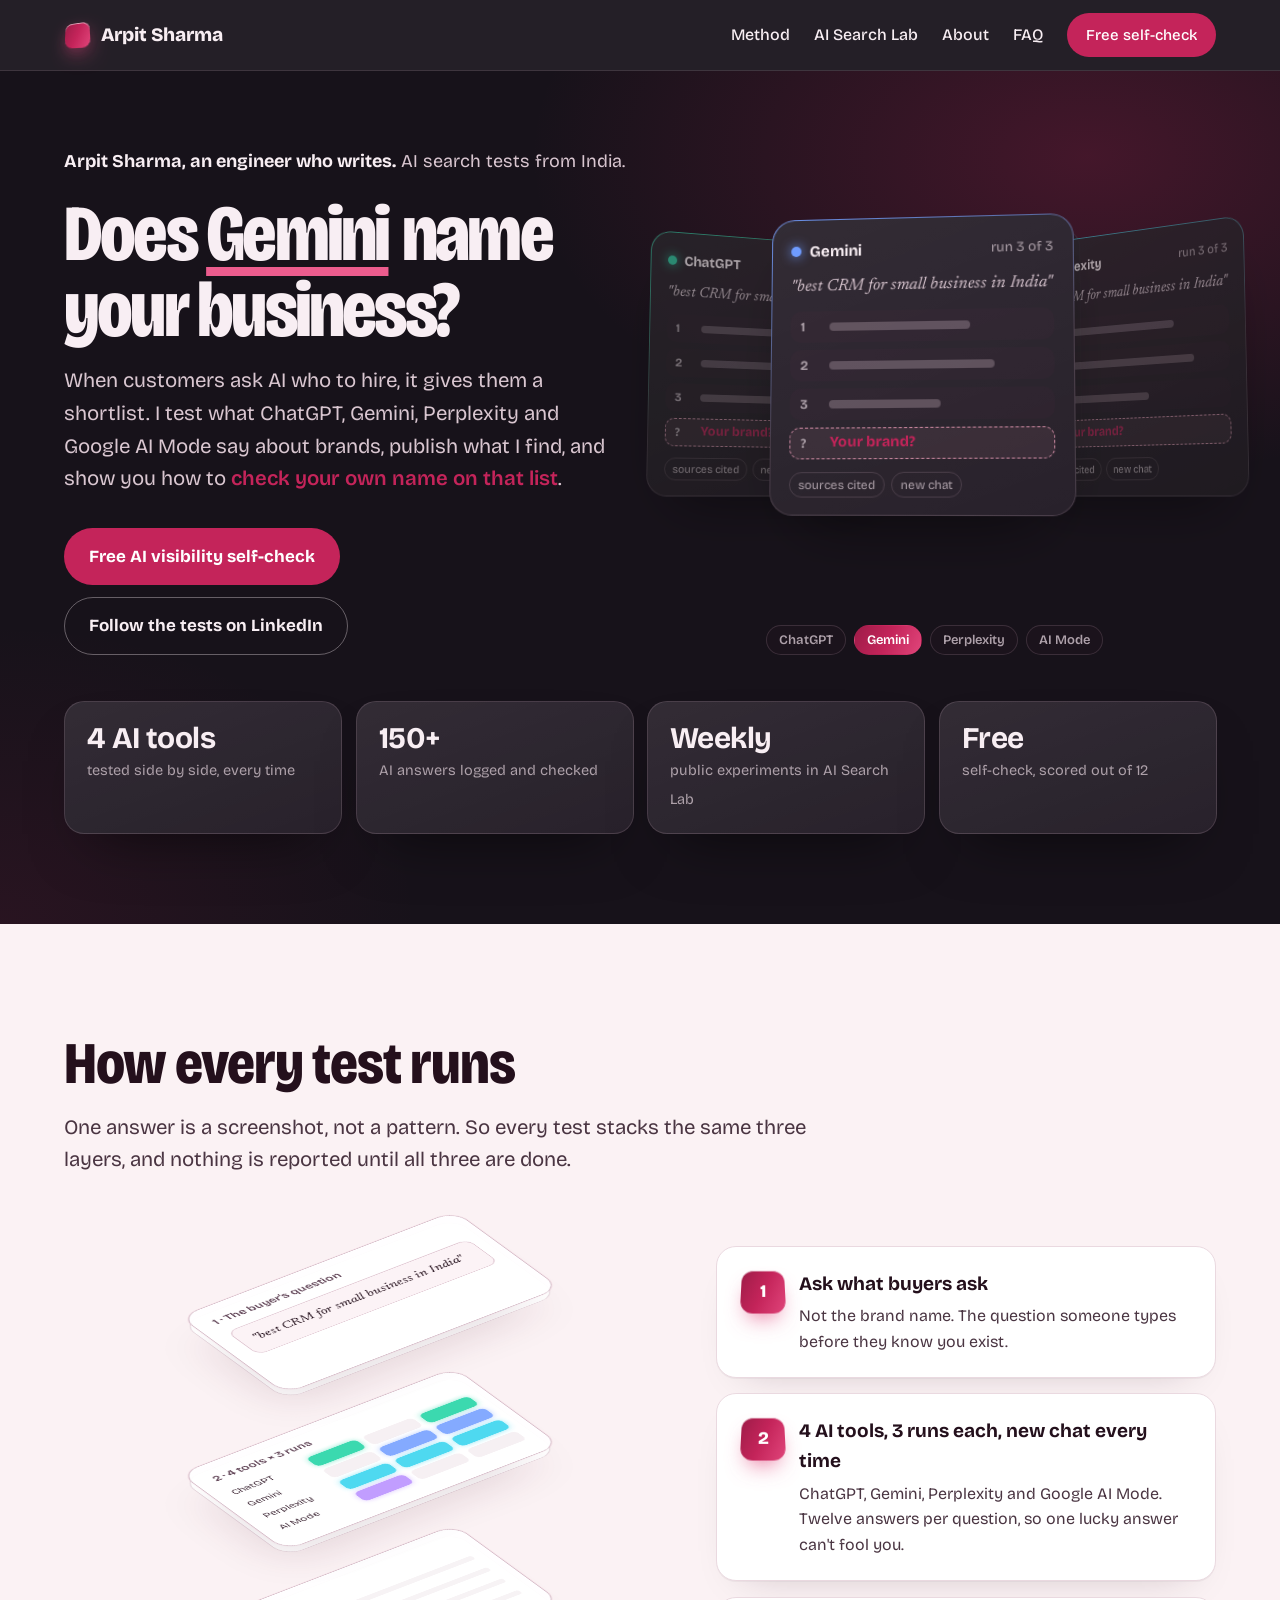
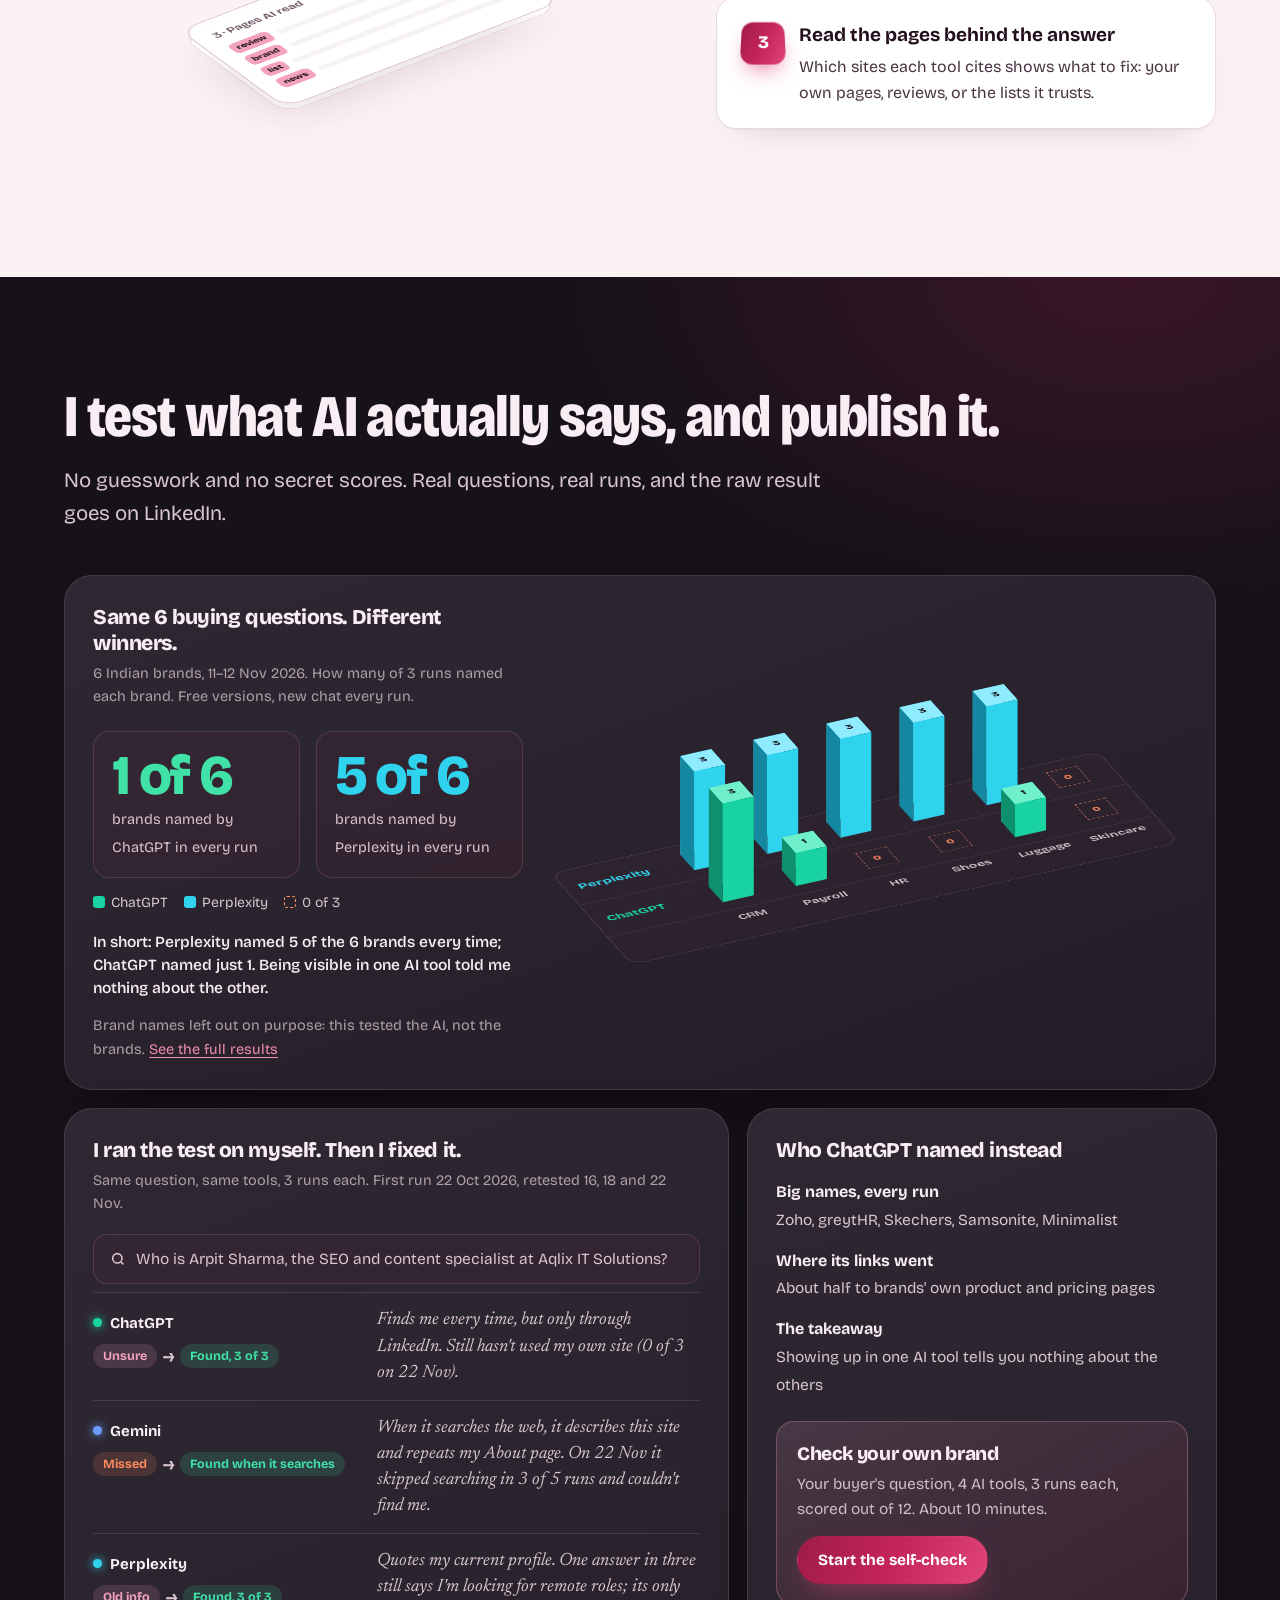
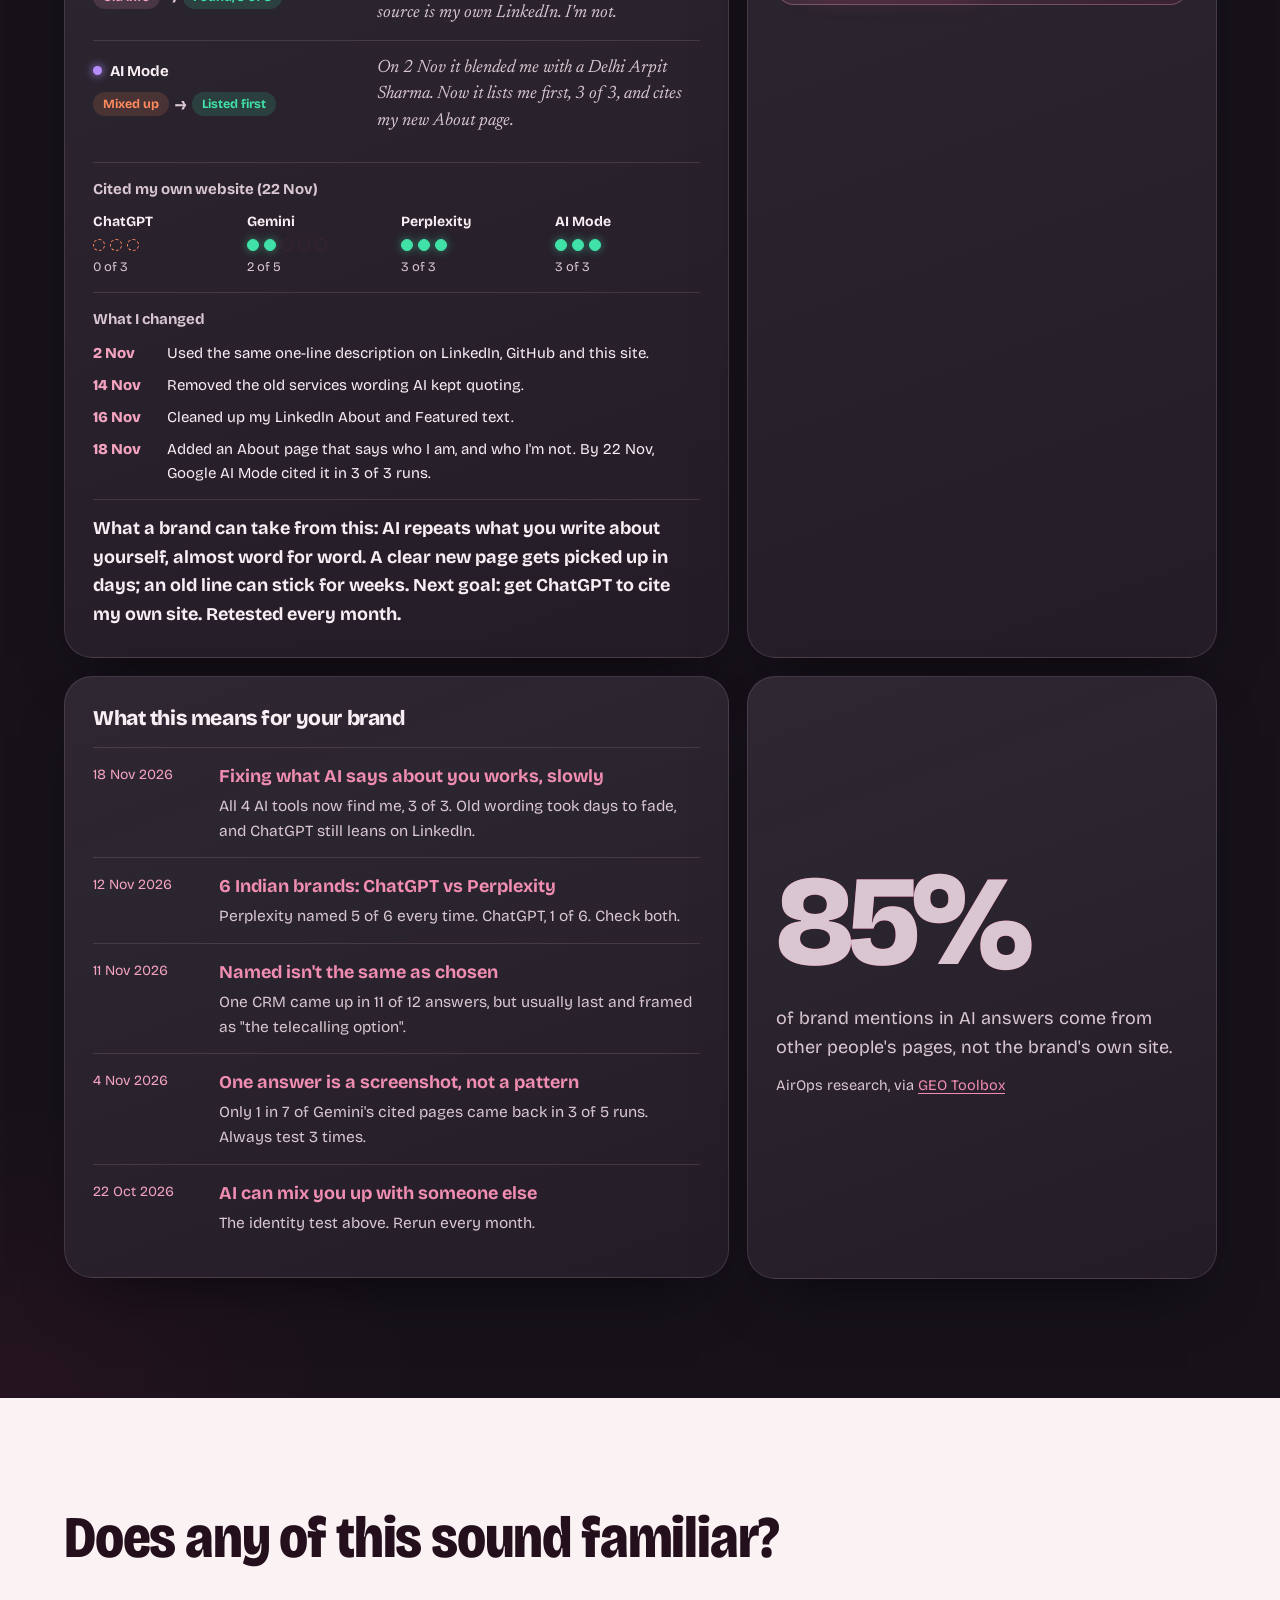
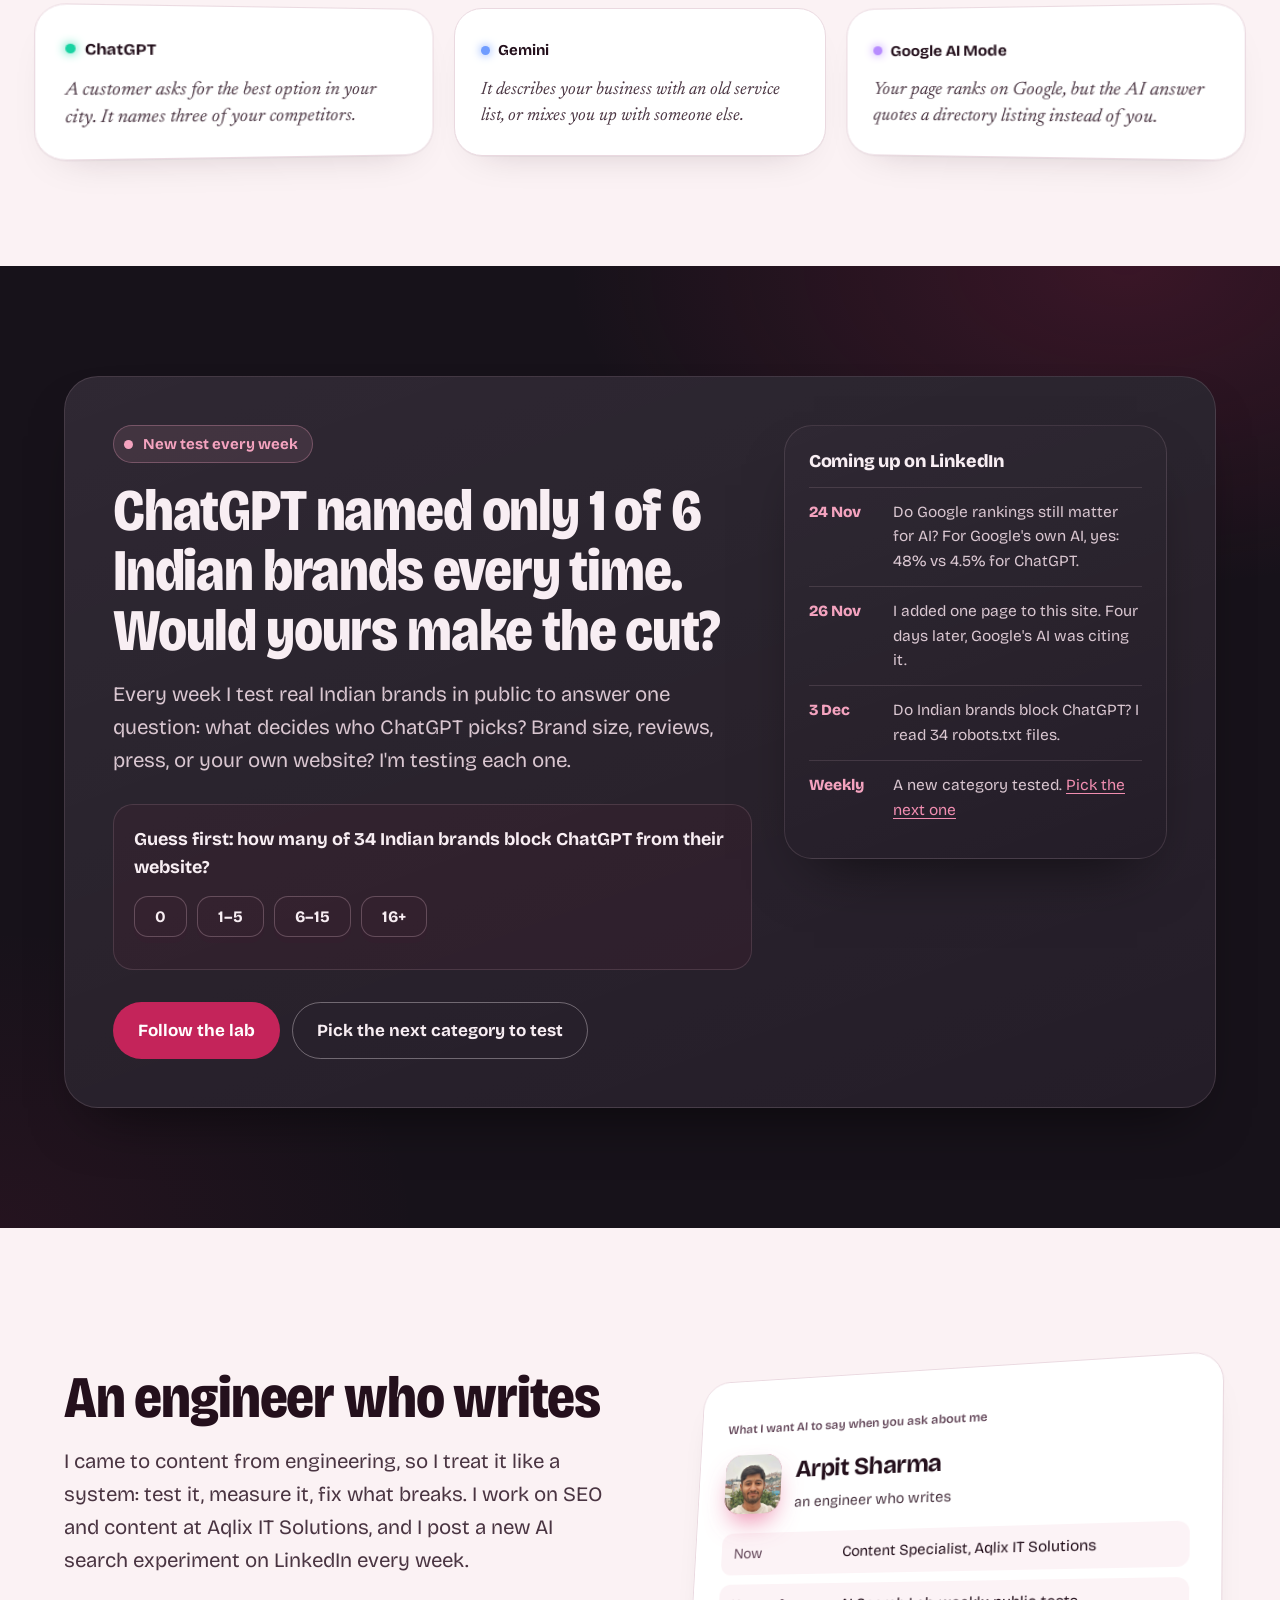
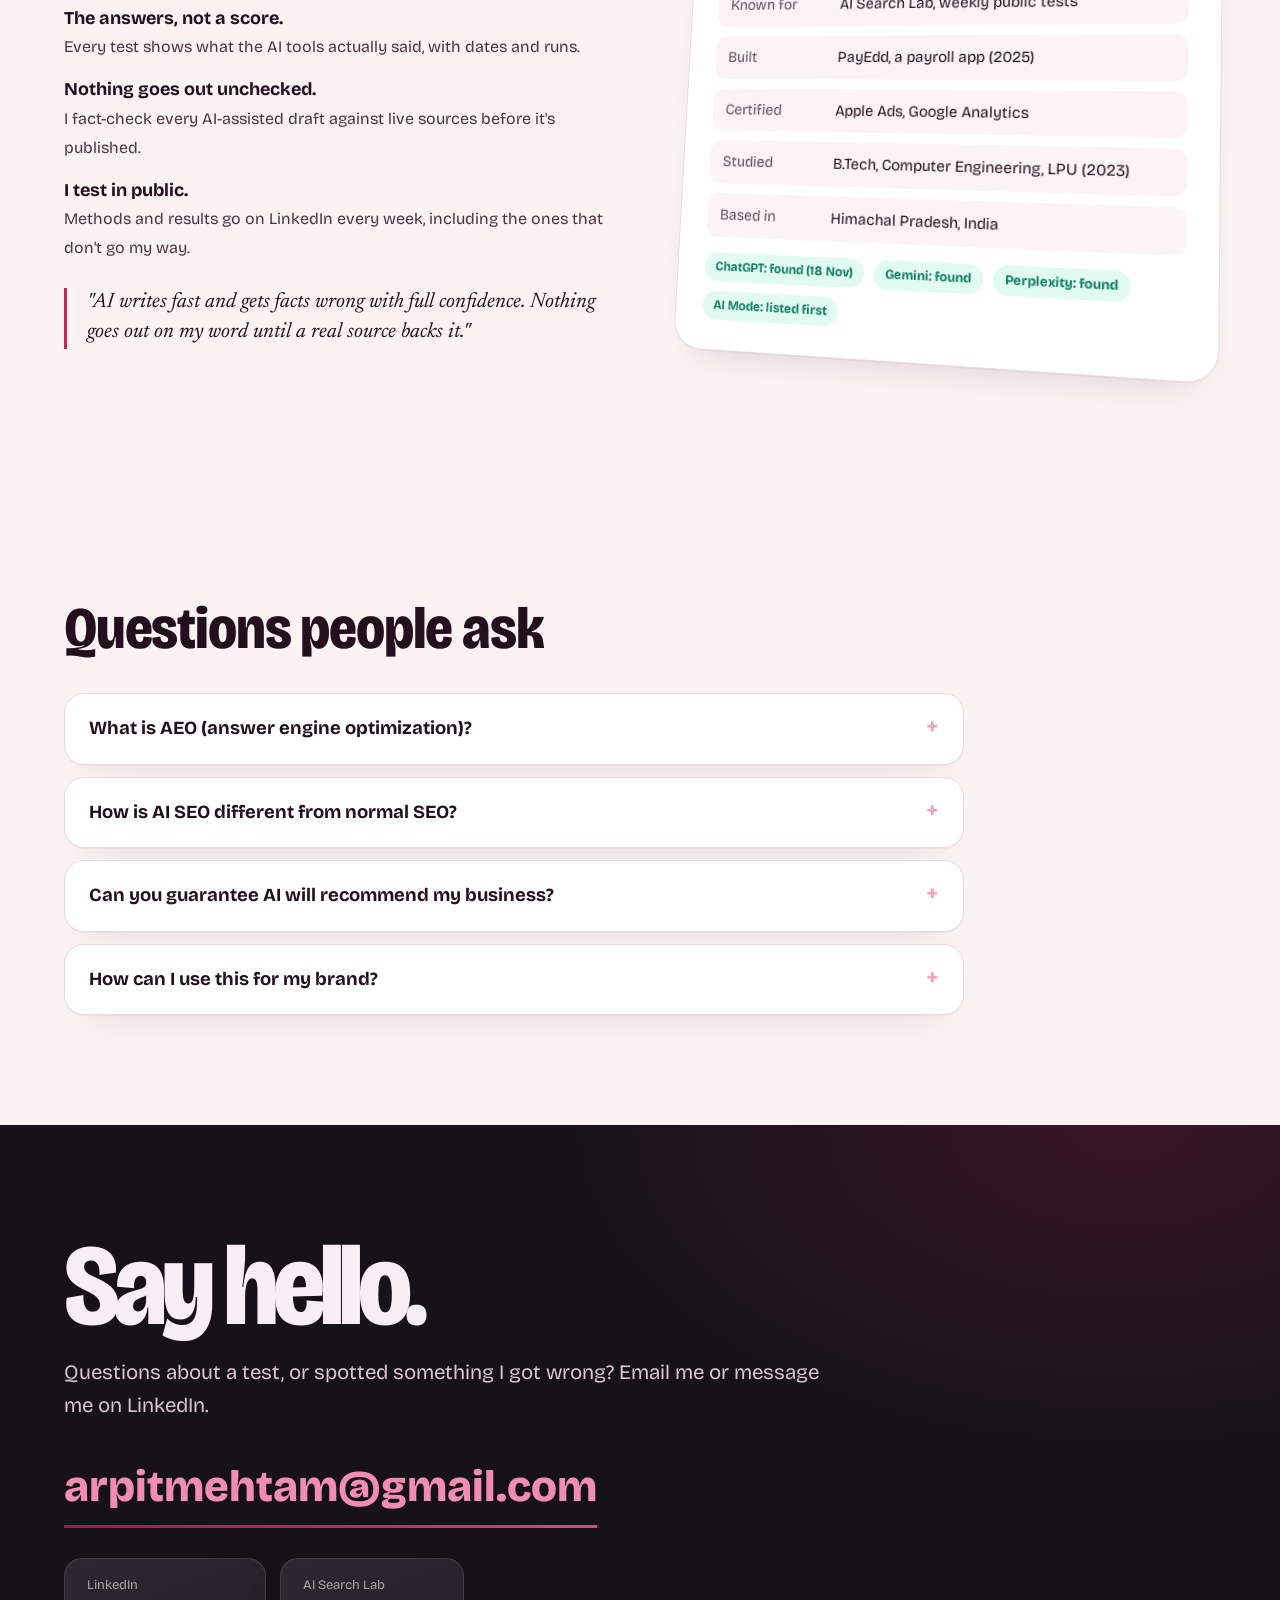
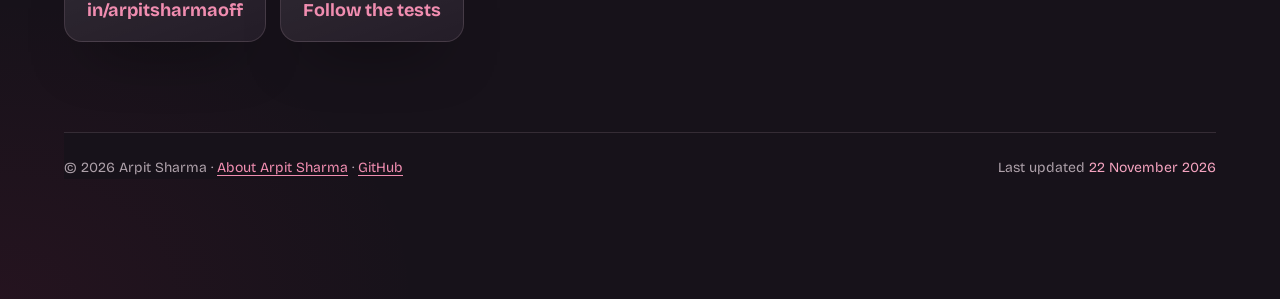
==== commit d852a10d: "Method tiles: spread layers so every label shows; tiles no longer cover the intro on phones; tablet " ====
--- a/index.html
+++ b/index.html
@@ -188,13 +188,13 @@
 /* ===== METHOD: exploded 3D layers ===== */
 .method{display:grid;grid-template-columns:minmax(0,1.1fr) minmax(0,.9fr);gap:40px;align-items:center;margin-top:30px}
 .layers{position:relative;height:560px}
-.layers .scene{position:absolute;left:50%;top:58%;width:340px;height:220px;margin:-110px 0 0 -170px;transform-style:preserve-3d;transform:rotateX(58deg) rotateZ(-36deg)}
+.layers .scene{position:absolute;left:50%;top:73%;width:340px;height:180px;margin:-90px 0 0 -170px;transform-style:preserve-3d;transform:rotateX(58deg) rotateZ(-36deg)}
 .plate{position:absolute;inset:0;border-radius:22px;transform-style:preserve-3d;transform:translateZ(var(--z));padding:18px 20px;
   background:linear-gradient(150deg,rgba(255,255,255,0.92),rgba(255,255,255,0.92));border:1px solid rgba(120,40,80,0.3);
   box-shadow:0 0 0 1px rgba(196,36,90,.05),-30px 40px 60px -20px rgba(80,20,50,0.13),inset 0 1px 0 rgba(255,255,255,.14);animation:hover 5s ease-in-out infinite;animation-delay:var(--d)}
 .plate::after{content:"";position:absolute;inset:0;border-radius:inherit;transform:translateZ(-8px);background:rgba(255,255,255,0.95);border:1px solid rgba(120,40,80,0.18)}
 @keyframes hover{50%{transform:translateZ(calc(var(--z) + 14px))}}
-.plate .pl{position:relative;z-index:2;white-space:nowrap;font-size:13px;color:var(--muted);font-weight:600;margin:0 0 10px}
+.plate .pl{position:relative;z-index:2;white-space:nowrap;font-size:14px;color:var(--muted);font-weight:600;margin:0 0 10px}
 .plate.p1 .field{border-radius:12px;background:rgba(196,36,90,.05);border:1px solid var(--line-2);padding:12px 14px;font-family:var(--voice);font-style:italic;color:var(--ink);font-size:17px}
 .plate.p2 .gridr{display:grid;grid-template-columns:90px repeat(3,1fr);gap:7px 8px;align-items:center;font-size:12.5px;color:var(--soft)}
 .plate.p2 i{height:20px;border-radius:6px;background:var(--c);opacity:.85;box-shadow:0 0 10px -2px var(--c)}
@@ -216,7 +216,7 @@
 .b-id{grid-column:span 7}
 .b-who{grid-column:span 5}
 .b-log{grid-column:span 7}
-.b-85{grid-column:span 5;display:flex;flex-direction:column;justify-content:space-between;background:linear-gradient(160deg,rgba(244,163,191,.18),rgba(255,255,255,0.85))}
+.b-85{grid-column:span 5;display:flex;flex-direction:column;justify-content:center;gap:8px;background:linear-gradient(160deg,rgba(244,163,191,.18),rgba(255,255,255,0.85))}
 .vs{display:flex;gap:16px;margin:22px 0 14px;flex-wrap:wrap}
 .vs div{flex:1;min-width:140px;padding:16px 18px;border-radius:16px;background:rgba(196,36,90,.05);border:1px solid var(--line)}
 .vs b{display:block;font-size:56px;line-height:1;letter-spacing:-.04em;font-weight:800}
@@ -369,7 +369,7 @@
   .flow{transform:scale(.8) rotateX(6deg)}
   .aic[data-pos="1"]{transform:translate3d(120px,-18px,-140px) rotateY(-34deg)}
   .aic[data-pos="3"]{transform:translate3d(-120px,-18px,-140px) rotateY(34deg)}
-  .layers{height:380px}.vs b{font-size:40px;white-space:nowrap}.layers .scene{top:50%;transform:scale(.78) rotateX(58deg) rotateZ(-36deg)}
+  .vs b{font-size:40px;white-space:nowrap}
   .iso{height:300px;margin:0 -16px}.iso .plane{transform:scale(.56) rotateX(60deg) rotateZ(-24deg)}
   .said,.log li{grid-template-columns:1fr;gap:6px}
   .panel{padding:22px}
@@ -457,8 +457,11 @@
 @media (min-width:701px) and (max-width:1024px){
  section:not(.hero){padding-top:88px!important;padding-bottom:88px!important}
 }
-@media (max-width:1024px){.layers{height:450px!important}}
-@media (max-width:700px){.layers{height:290px!important}}
+.b-85 .huge{line-height:1;margin:0 0 10px}
+@media (min-width:641px) and (max-width:1024px){.kp{transform:rotateY(-8deg) rotateX(4deg)}}
+@media (max-width:1024px){.layers{height:500px}.layers .scene{top:72%;transform:scale(.86) rotateX(58deg) rotateZ(-36deg)}}
+@media (max-width:700px){.layers{height:370px}.layers .scene{top:74%;transform:scale(.66) rotateX(58deg) rotateZ(-36deg)}}
+@media (max-width:380px){.layers{height:330px}.layers .scene{transform:scale(.58) rotateX(58deg) rotateZ(-36deg)}}
 </style>
 <script>(function(){function ok(t){return t&&t.closest&&t.closest('input,textarea,code,.mail,.copyable')}
 ['copy','cut'].forEach(function(ev){document.addEventListener(ev,function(e){if(!ok(e.target)&&!ok(document.activeElement))e.preventDefault()})});
@@ -524,9 +527,9 @@
         <div class="scene">
           <div class="plate p3" style="--z:0px;--d:-1s"><p class="pl">3 · Pages AI read</p>
             <div class="row"><b>review</b><s></s></div><div class="row"><b>brand</b><s></s></div><div class="row"><b>list</b><s></s></div><div class="row"><b>news</b><s></s></div></div>
-          <div class="plate p2" style="--z:120px;--d:-.5s"><p class="pl">2 · 4 tools × 3 runs</p>
+          <div class="plate p2" style="--z:185px;--d:-.5s"><p class="pl">2 · 4 tools × 3 runs</p>
             <div class="gridr"><span>ChatGPT</span><i style="--c:var(--c-gpt)"></i><i class="no"></i><i style="--c:var(--c-gpt)"></i><span>Gemini</span><i class="no"></i><i style="--c:var(--c-gem)"></i><i style="--c:var(--c-gem)"></i><span>Perplexity</span><i style="--c:var(--c-ppx)"></i><i style="--c:var(--c-ppx)"></i><i style="--c:var(--c-ppx)"></i><span>AI Mode</span><i style="--c:var(--c-aim)"></i><i class="no"></i><i class="no"></i></div></div>
-          <div class="plate p1" style="--z:240px;--d:0s"><p class="pl">1 · The buyer's question</p><div class="field">"best CRM for small business in India"</div></div>
+          <div class="plate p1" style="--z:370px;--d:0s"><p class="pl">1 · The buyer's question</p><div class="field">"best CRM for small business in India"</div></div>
         </div>
       </div>
       <ol class="steps">
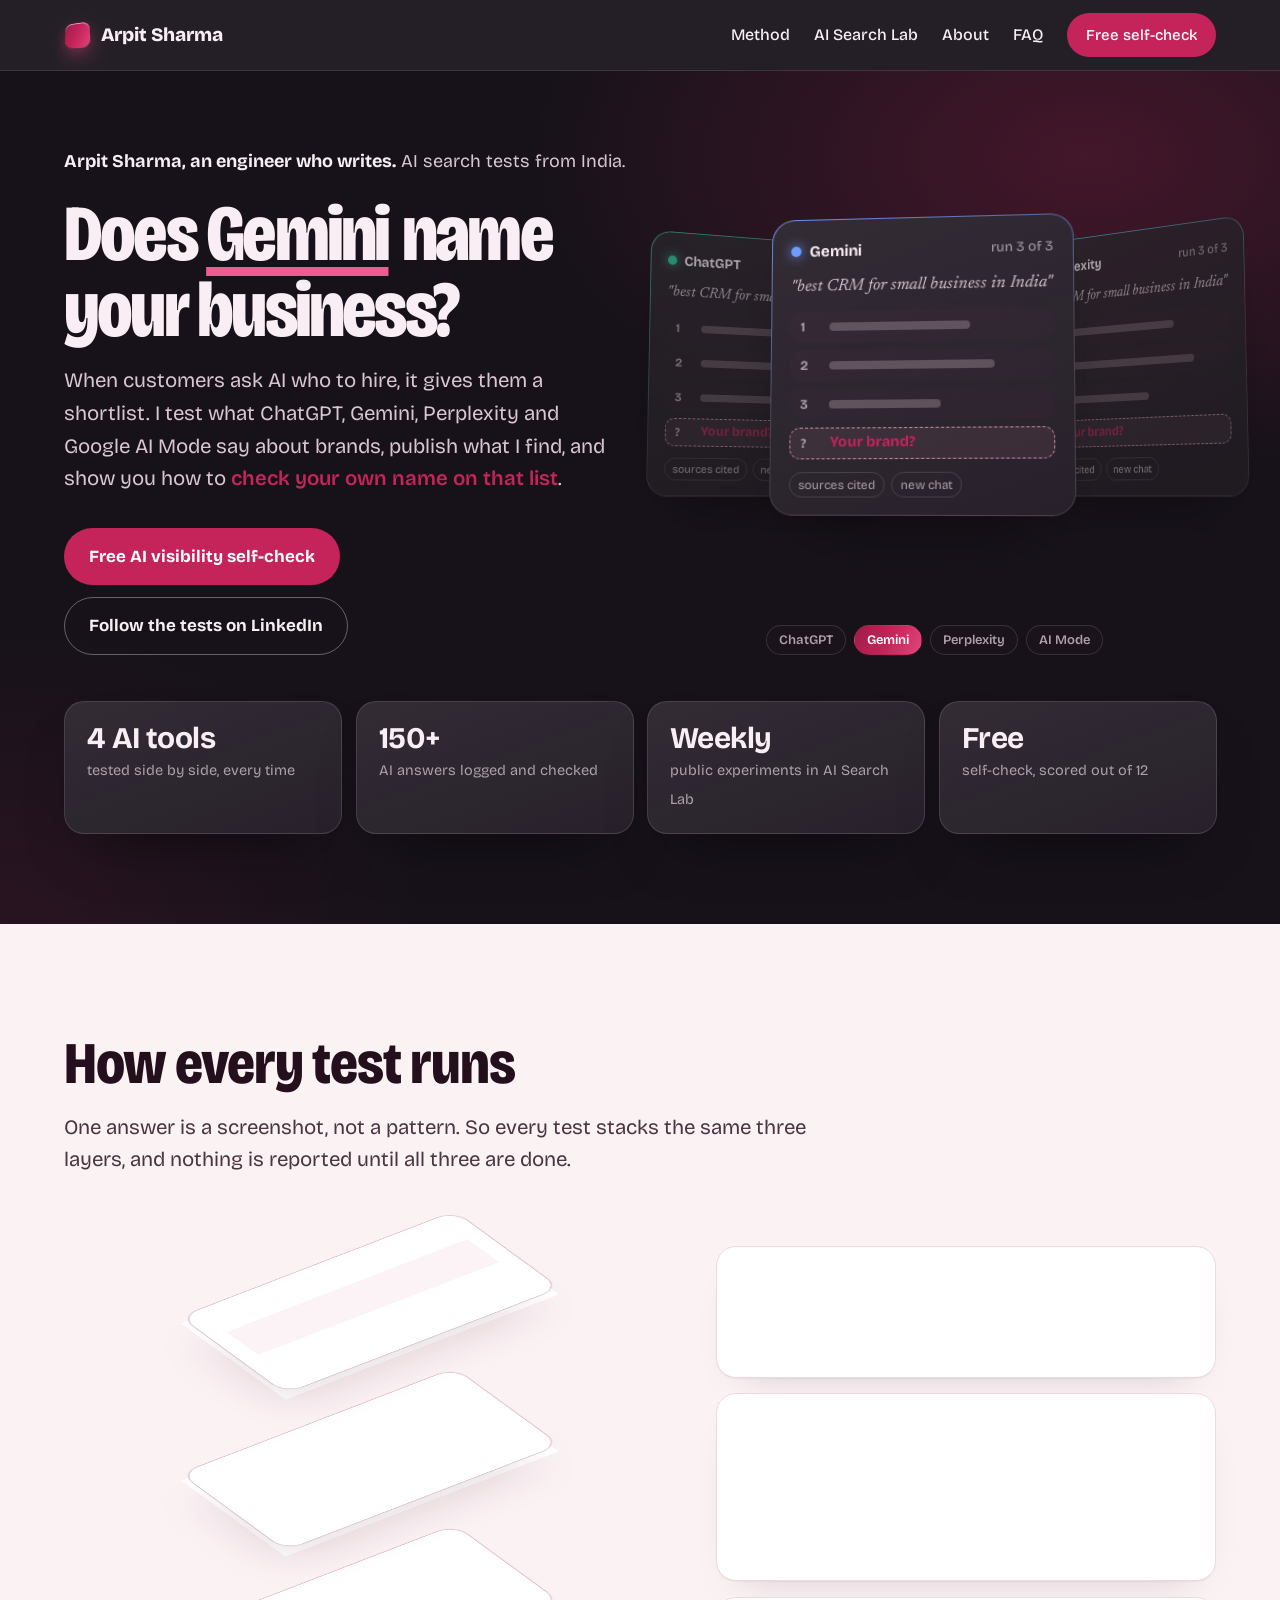
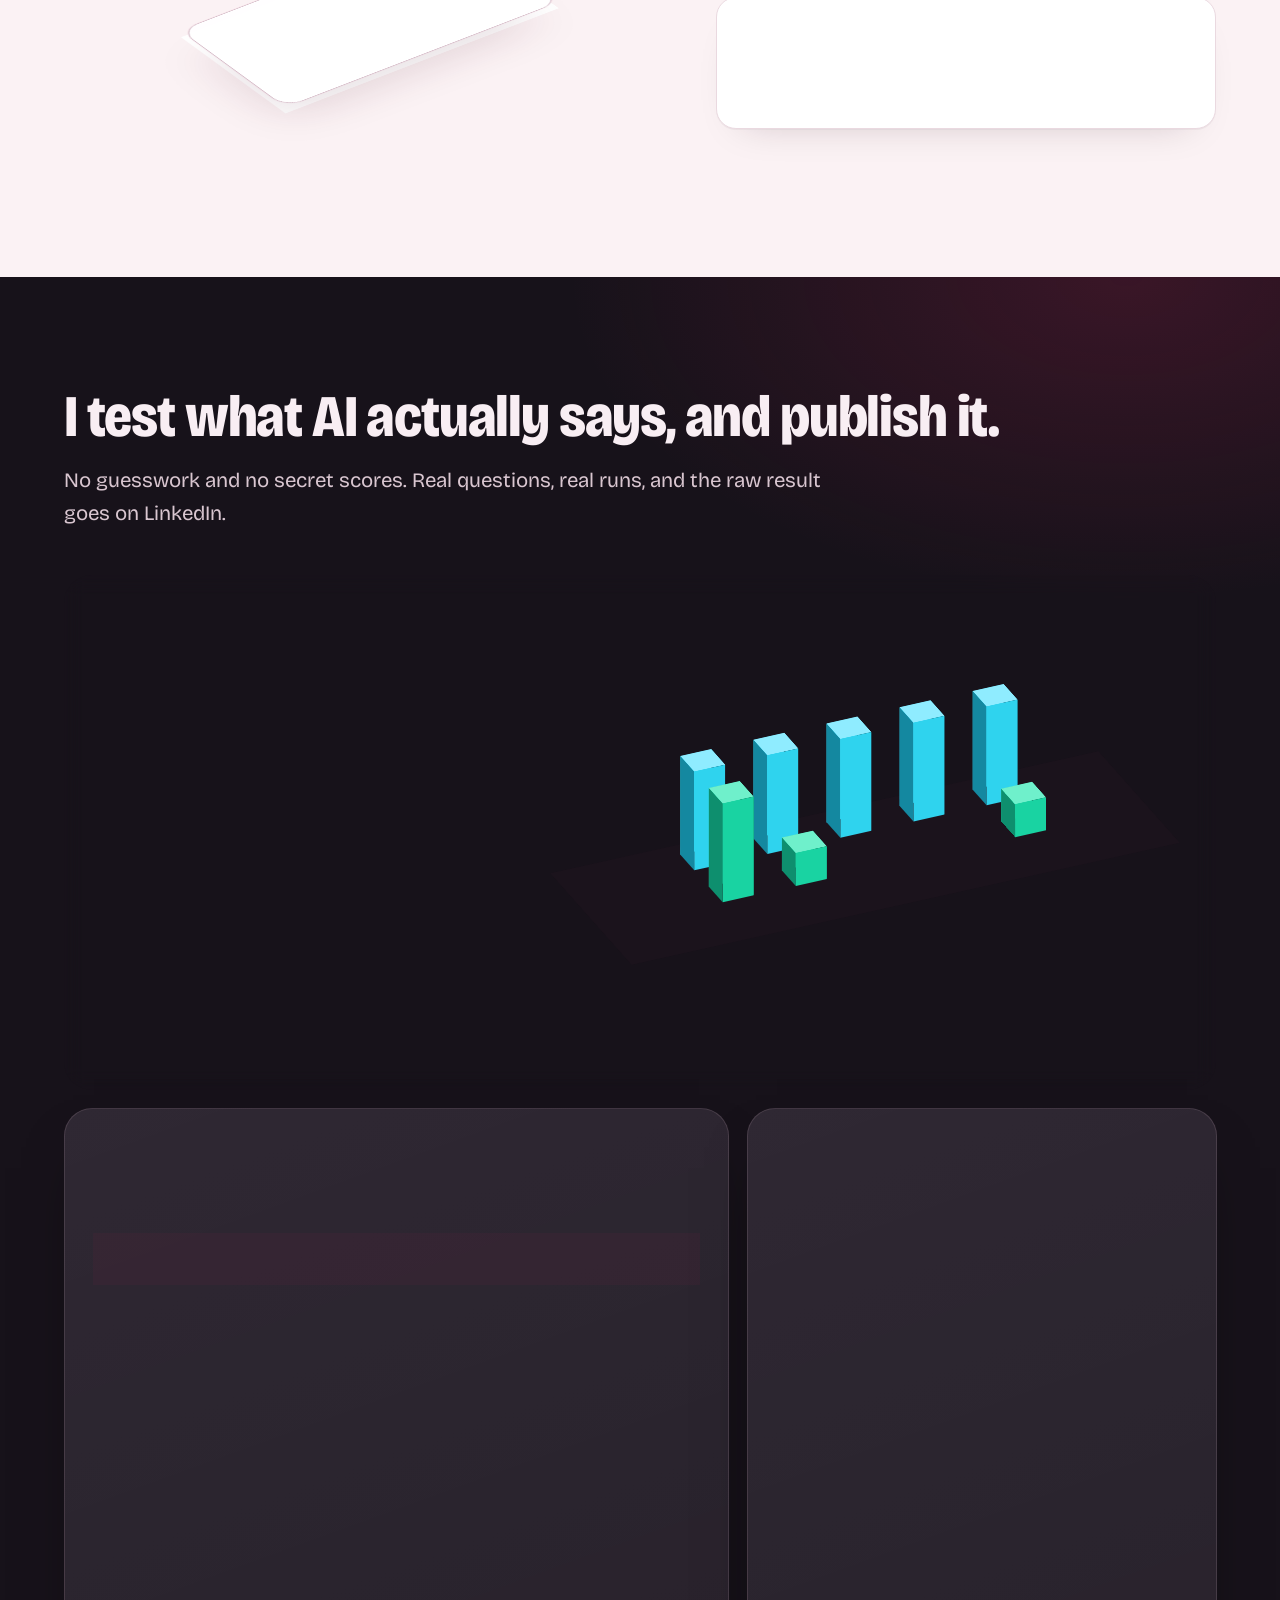
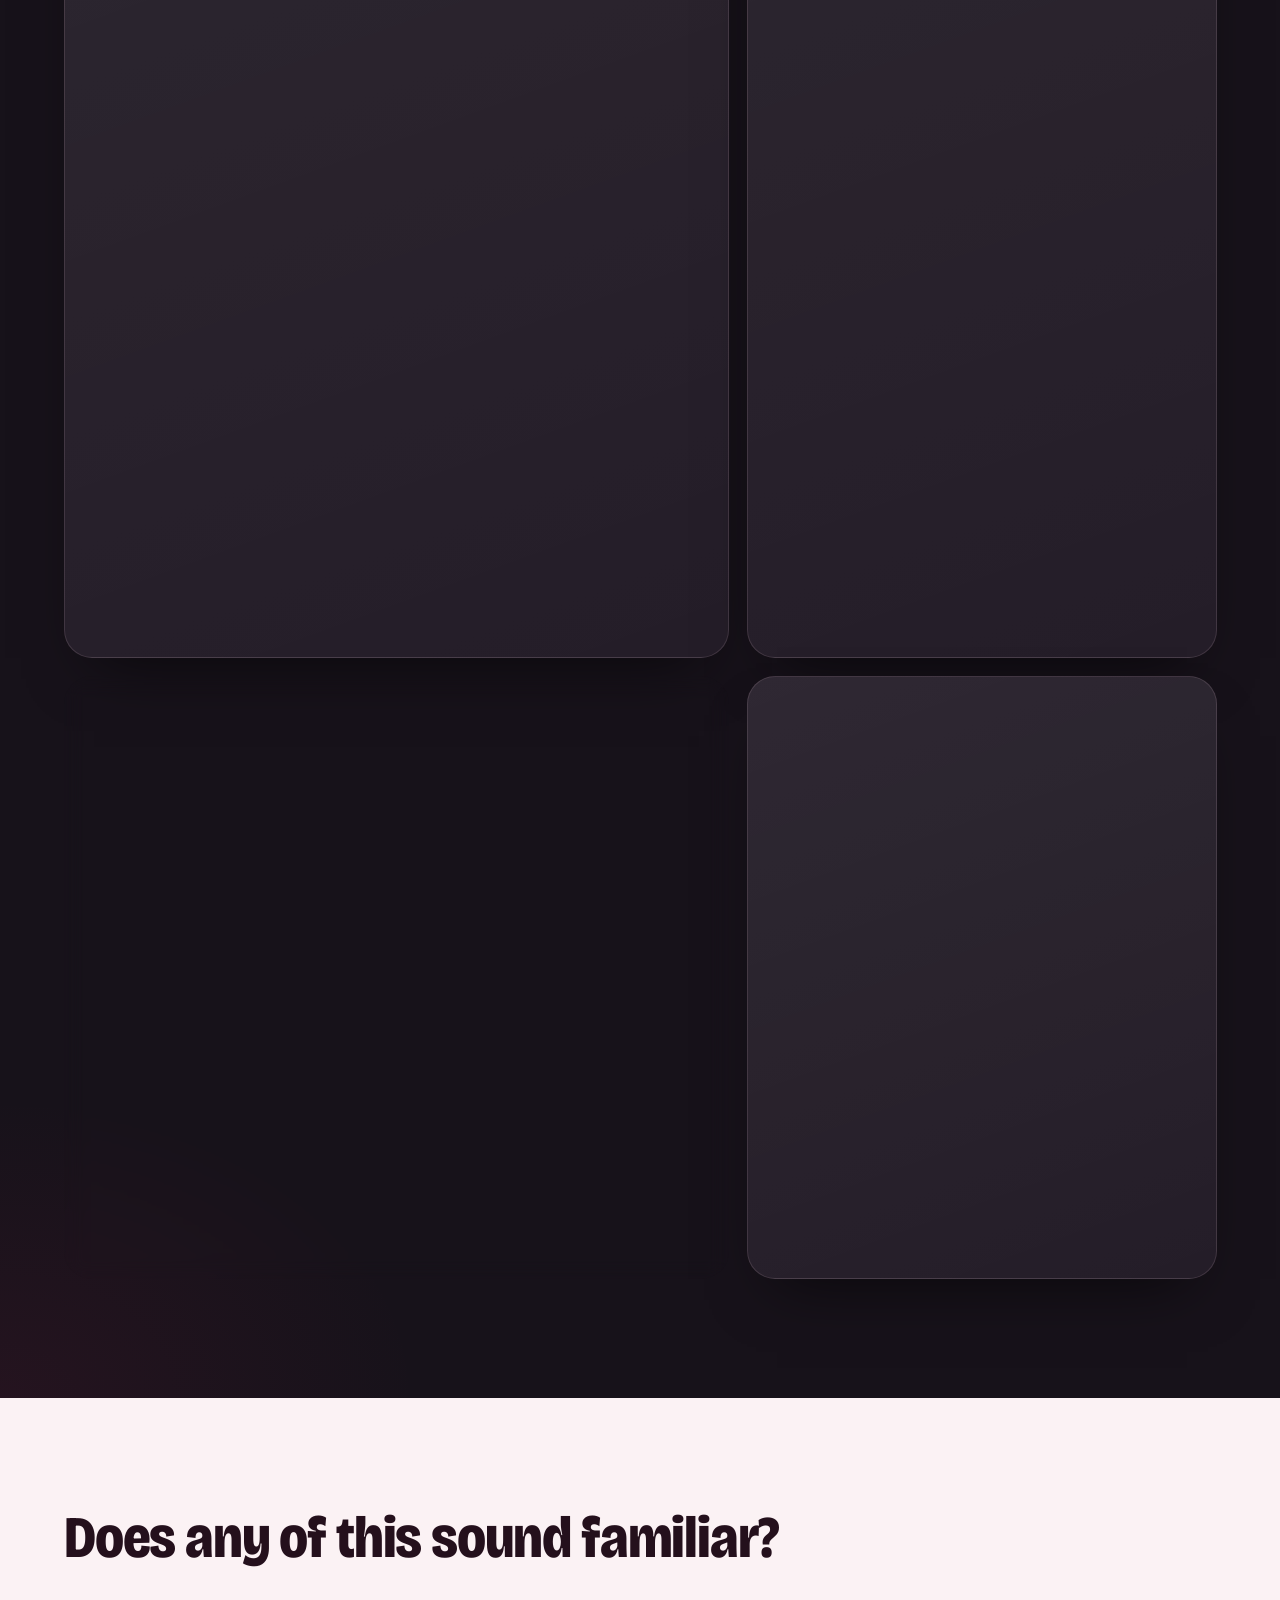
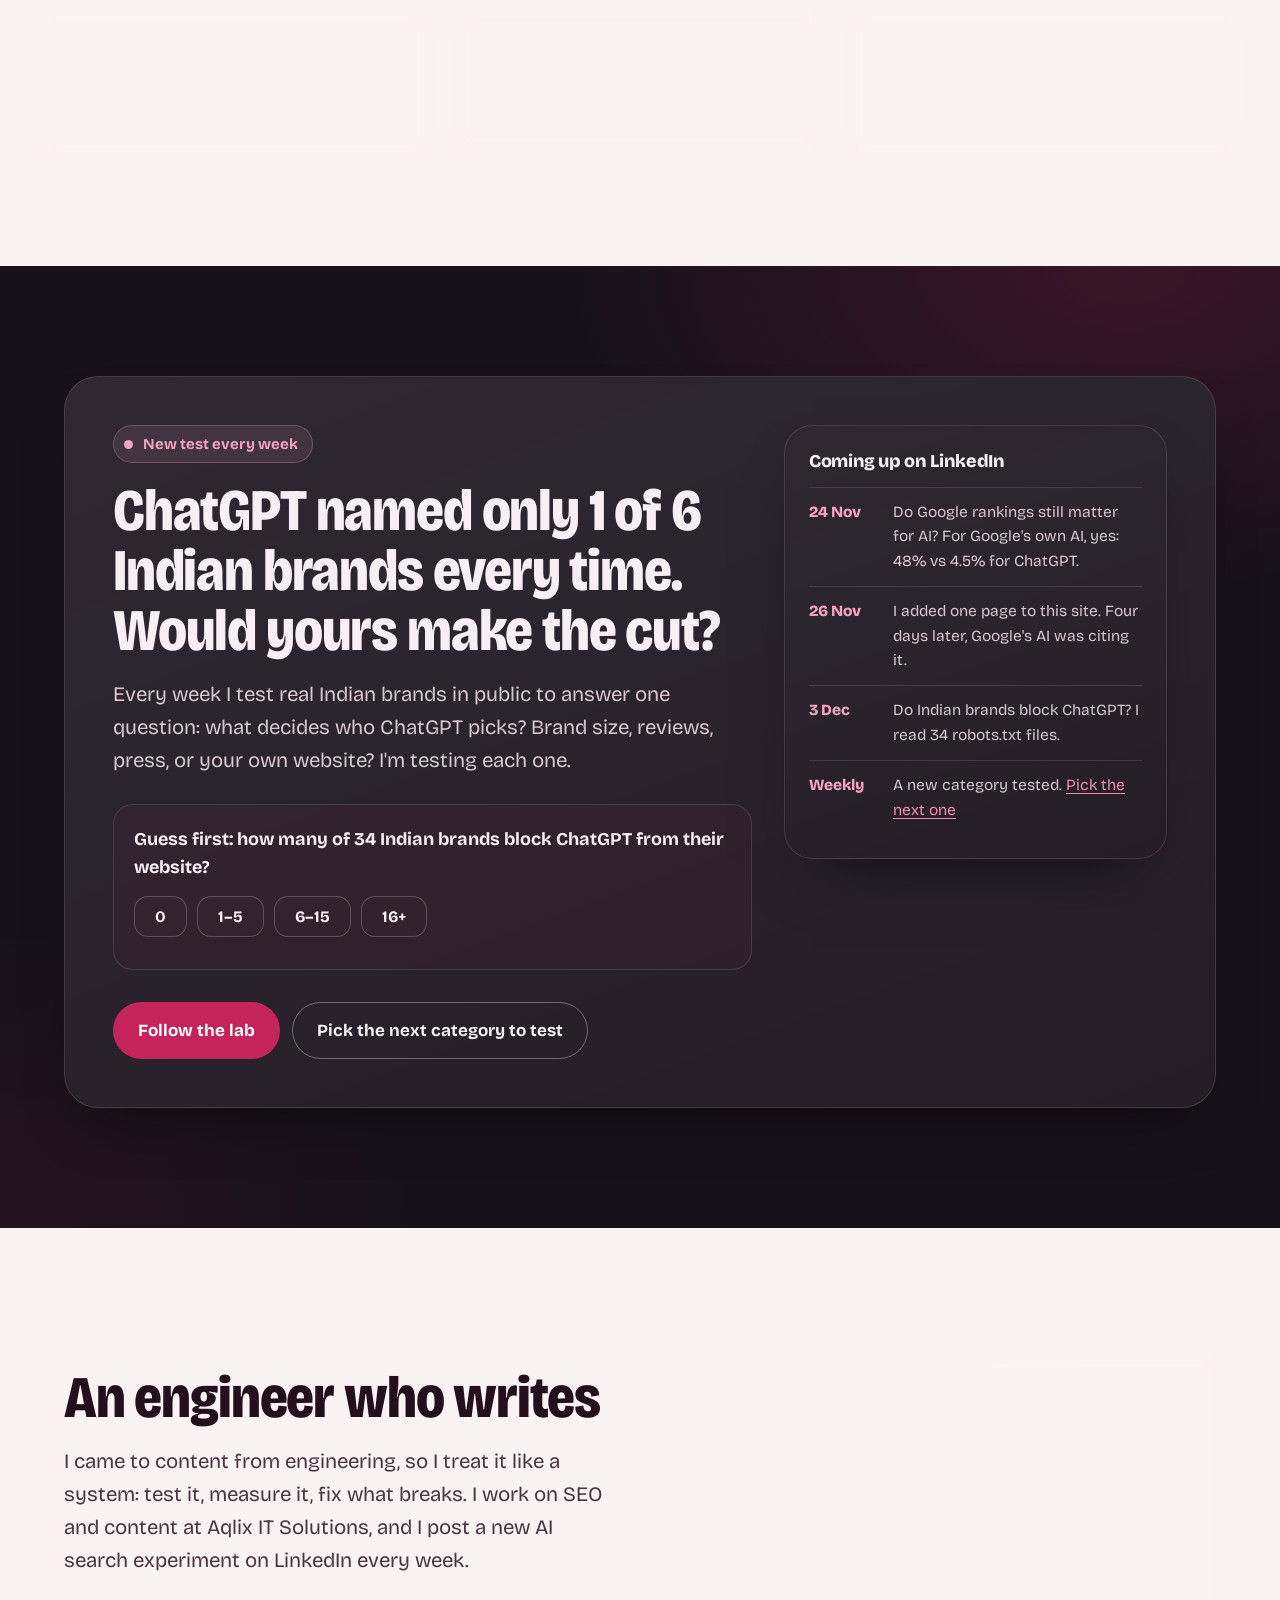
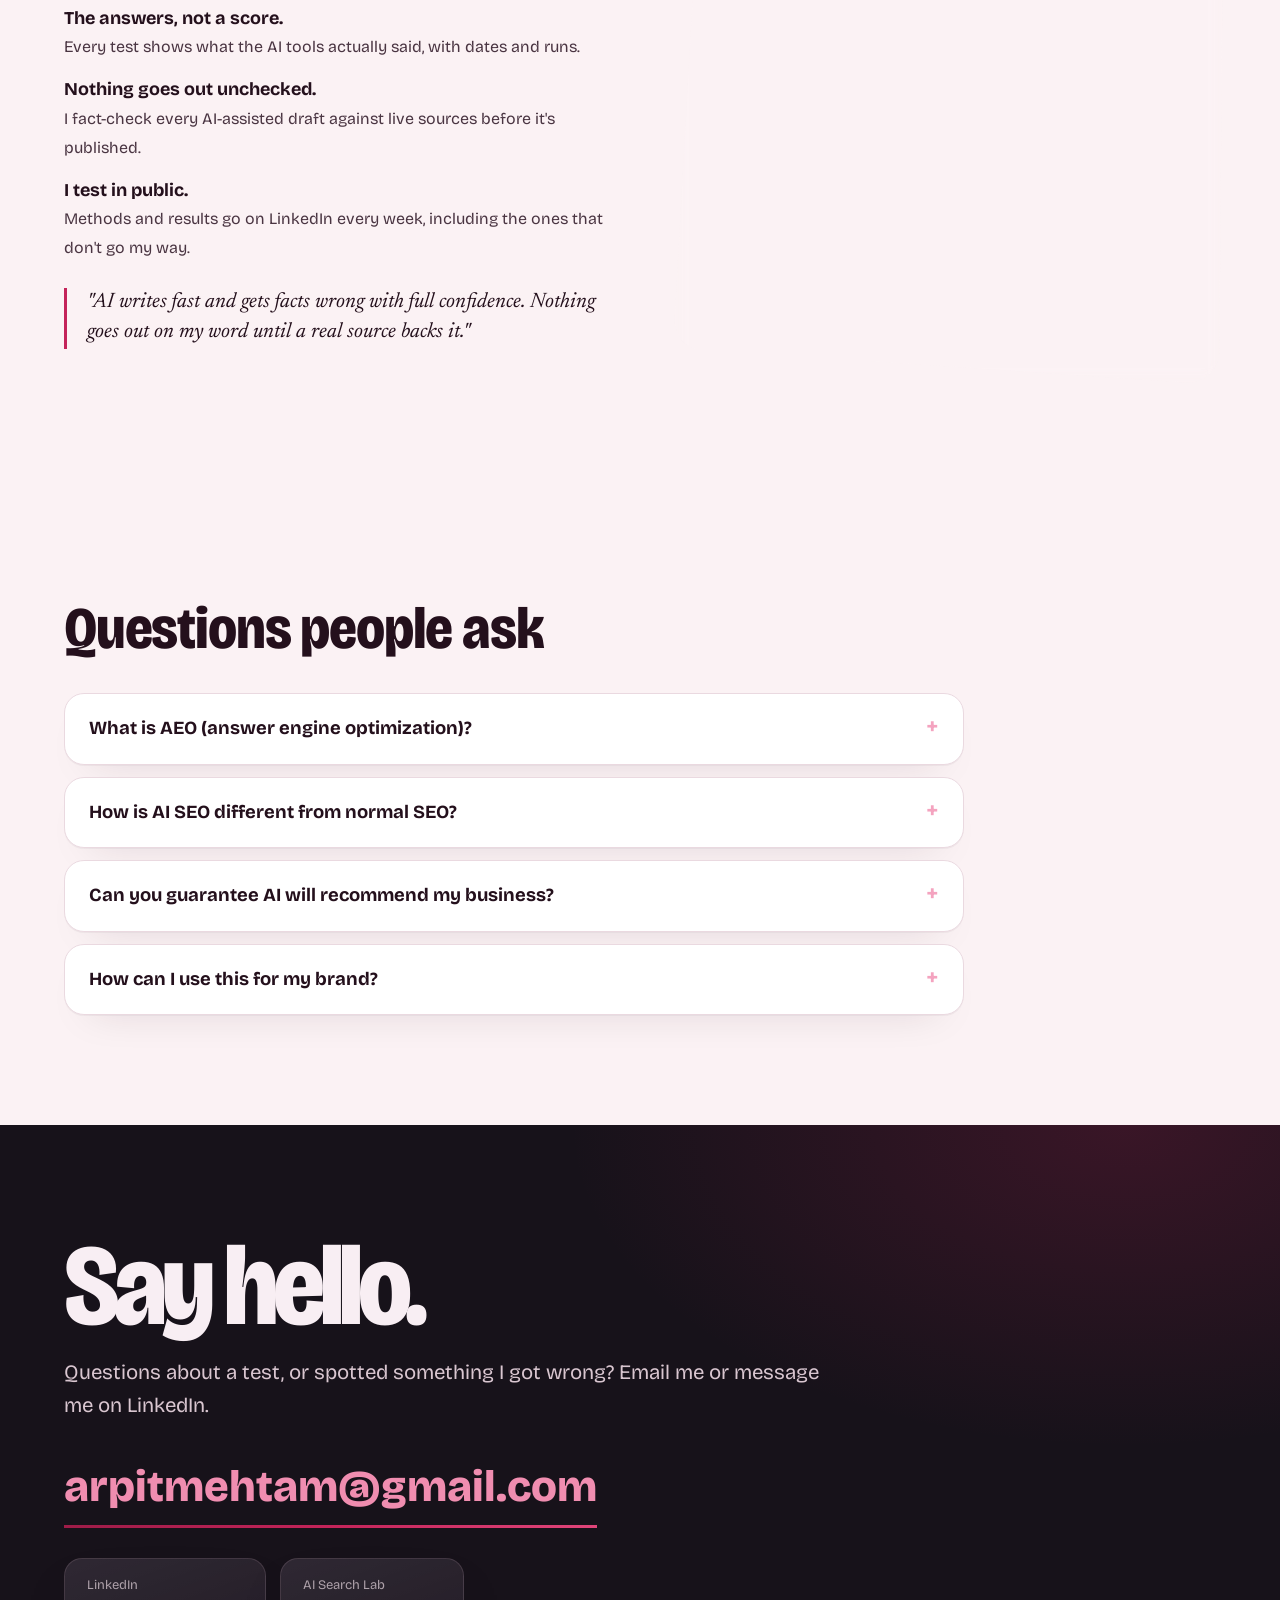
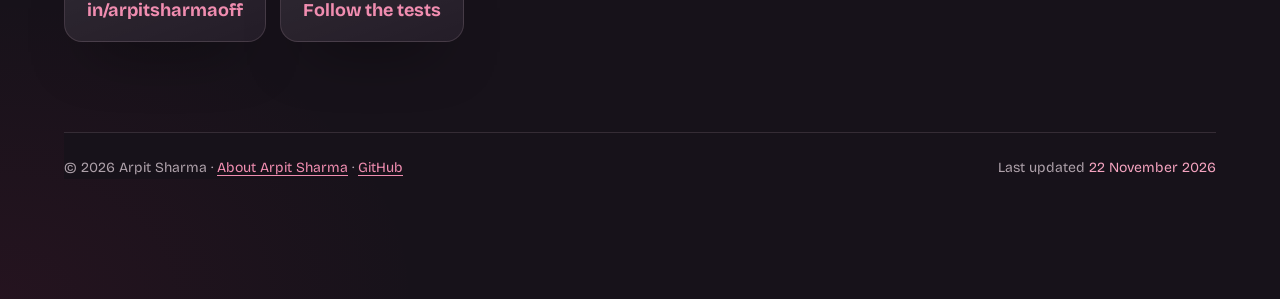
==== commit 653cbf04: "Bing fixes: unique About title, descriptions under 155 chars, sitemap adds local-ai-picks and fresh " ====
--- a/index.html
+++ b/index.html
@@ -5,7 +5,7 @@
 <meta name="viewport" content="width=device-width, initial-scale=1">
 <title>Arpit Sharma | Engineer who writes · AI Search Lab</title>
 <meta name="msvalidate.01" content="E1D1852BD2D52EC46125A11F75CDDBDB" />
-<meta name="description" content="Public tests of how ChatGPT, Gemini, Perplexity and Google AI Mode choose which brands to recommend, and a free AI visibility self-check. By Arpit Sharma, an engineer who writes, from Himachal Pradesh, India.">
+<meta name="description" content="Arpit Sharma, an engineer who writes, runs public tests of how ChatGPT, Gemini, Perplexity and Google AI Mode pick brands. Free AI visibility self-check.">
 <meta name="author" content="Arpit Sharma">
 <link rel="canonical" href="https://arpitmehta946.github.io/">
 <meta name="robots" content="index, follow, max-image-preview:large">
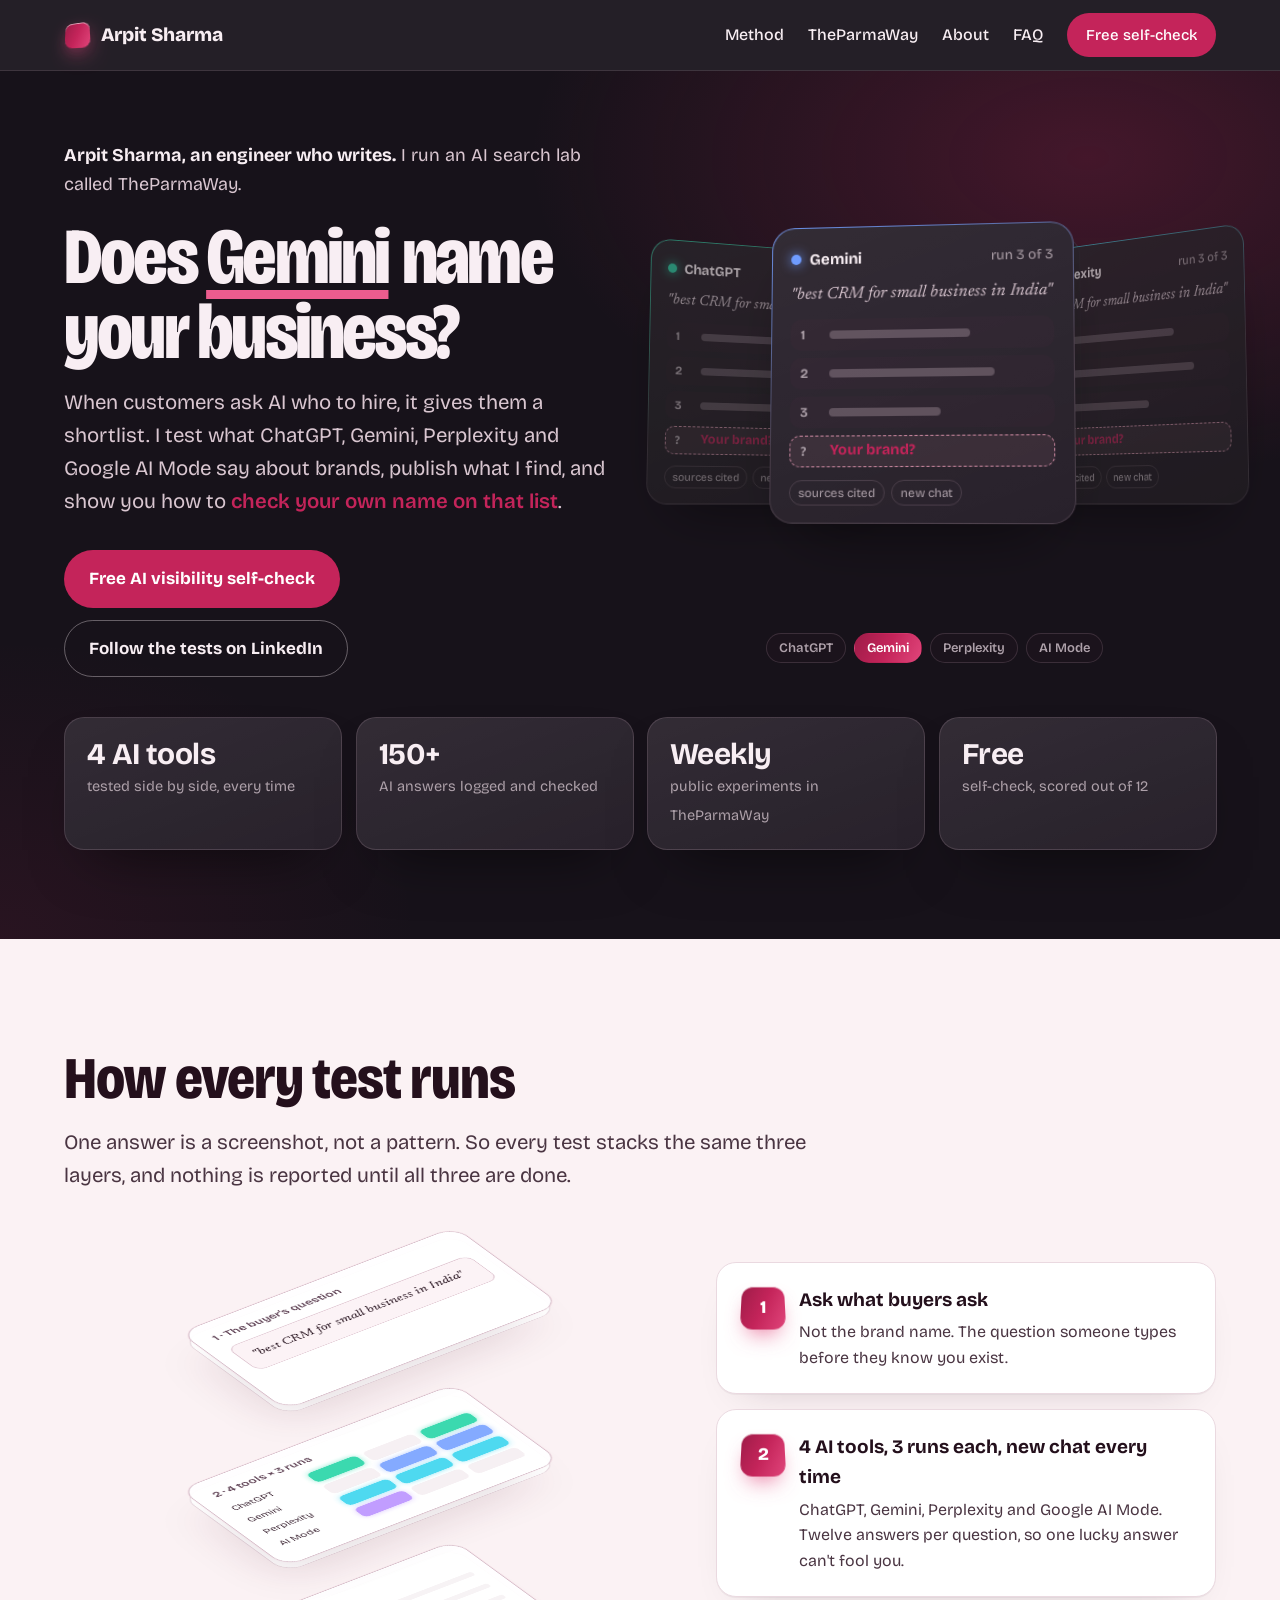
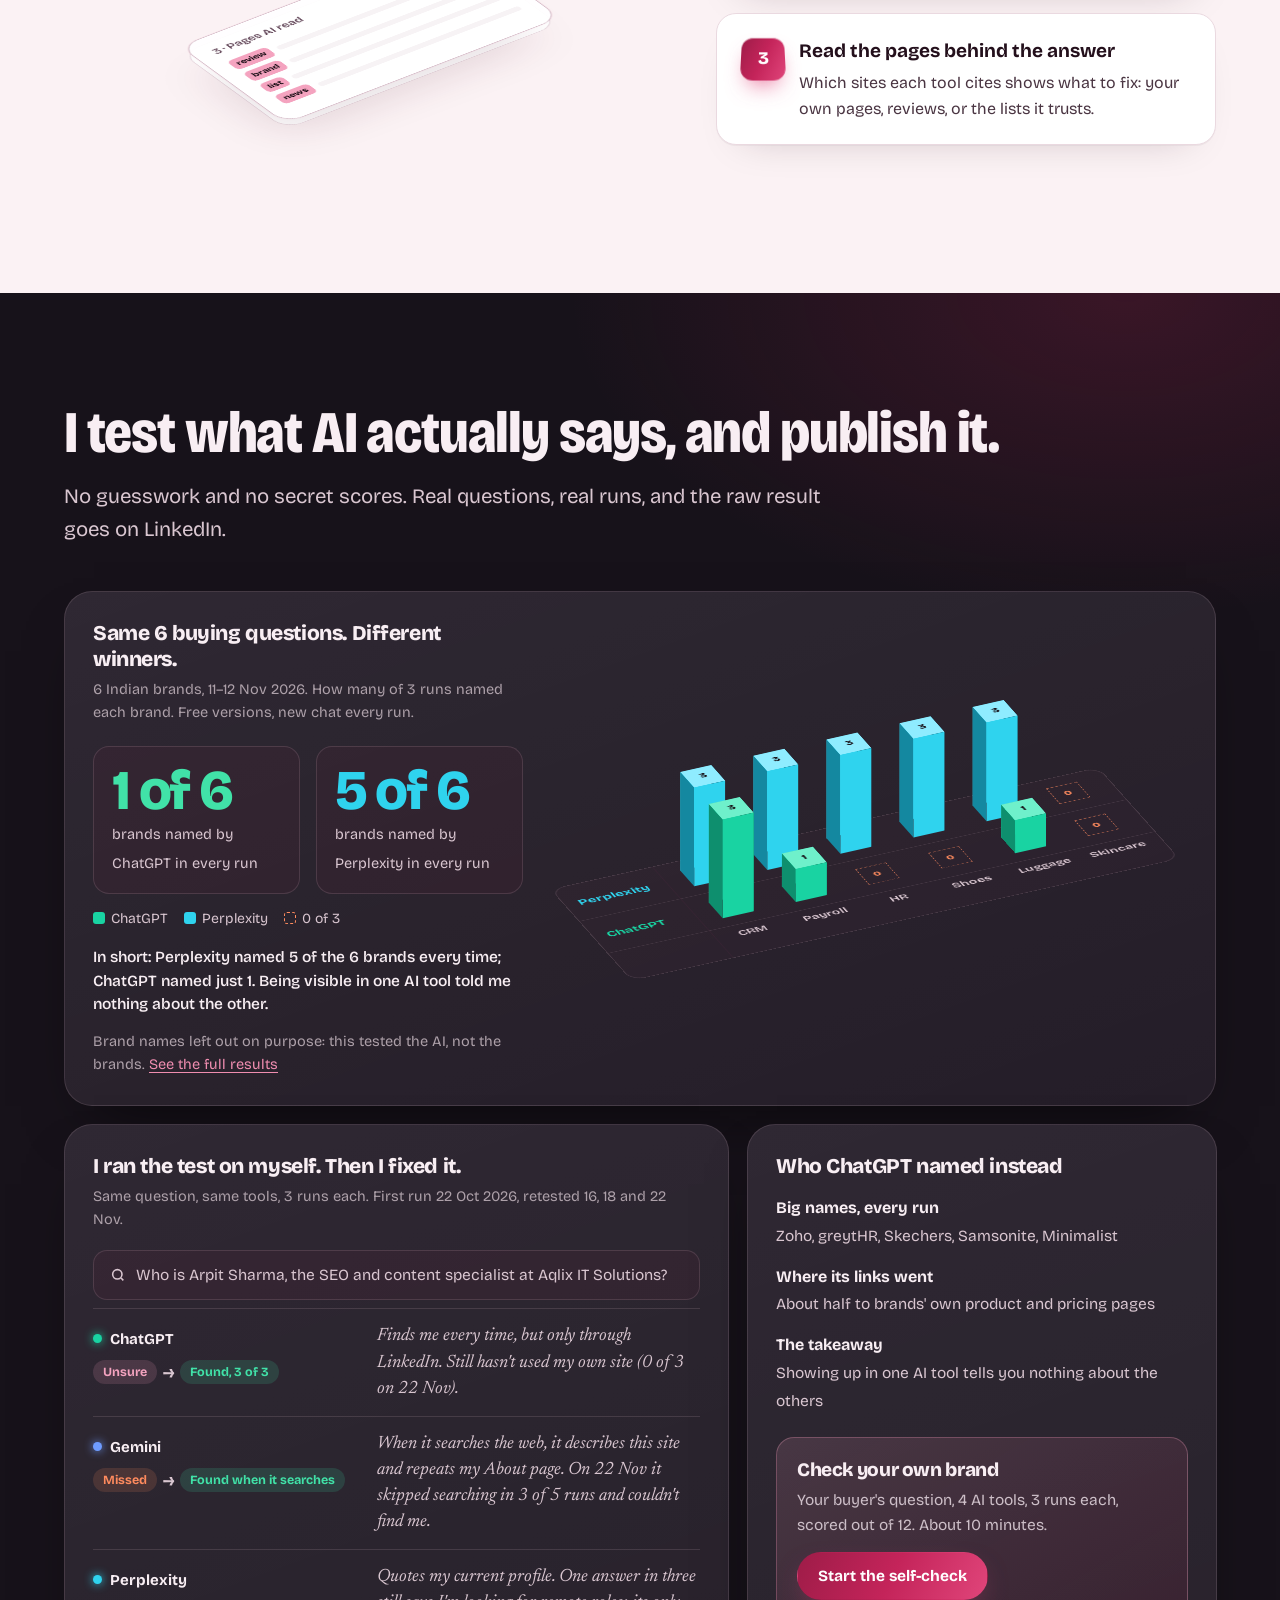
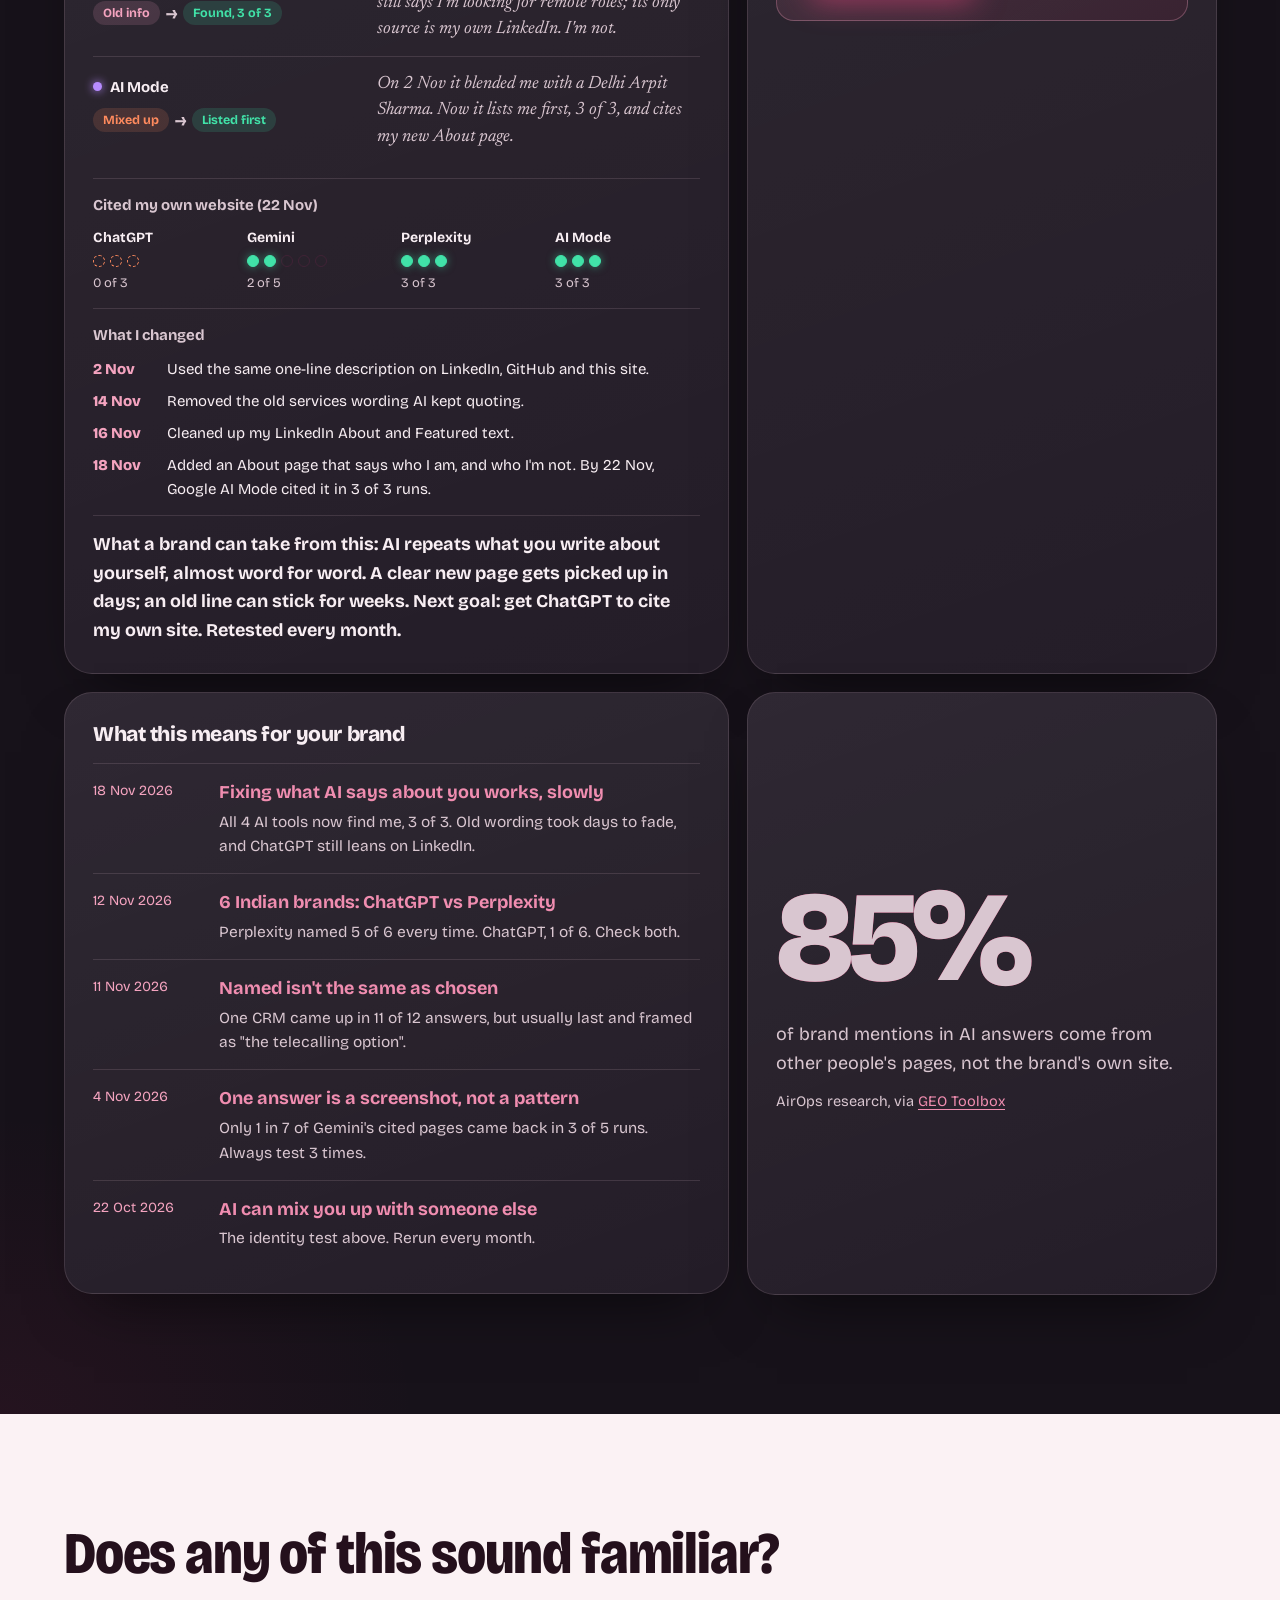
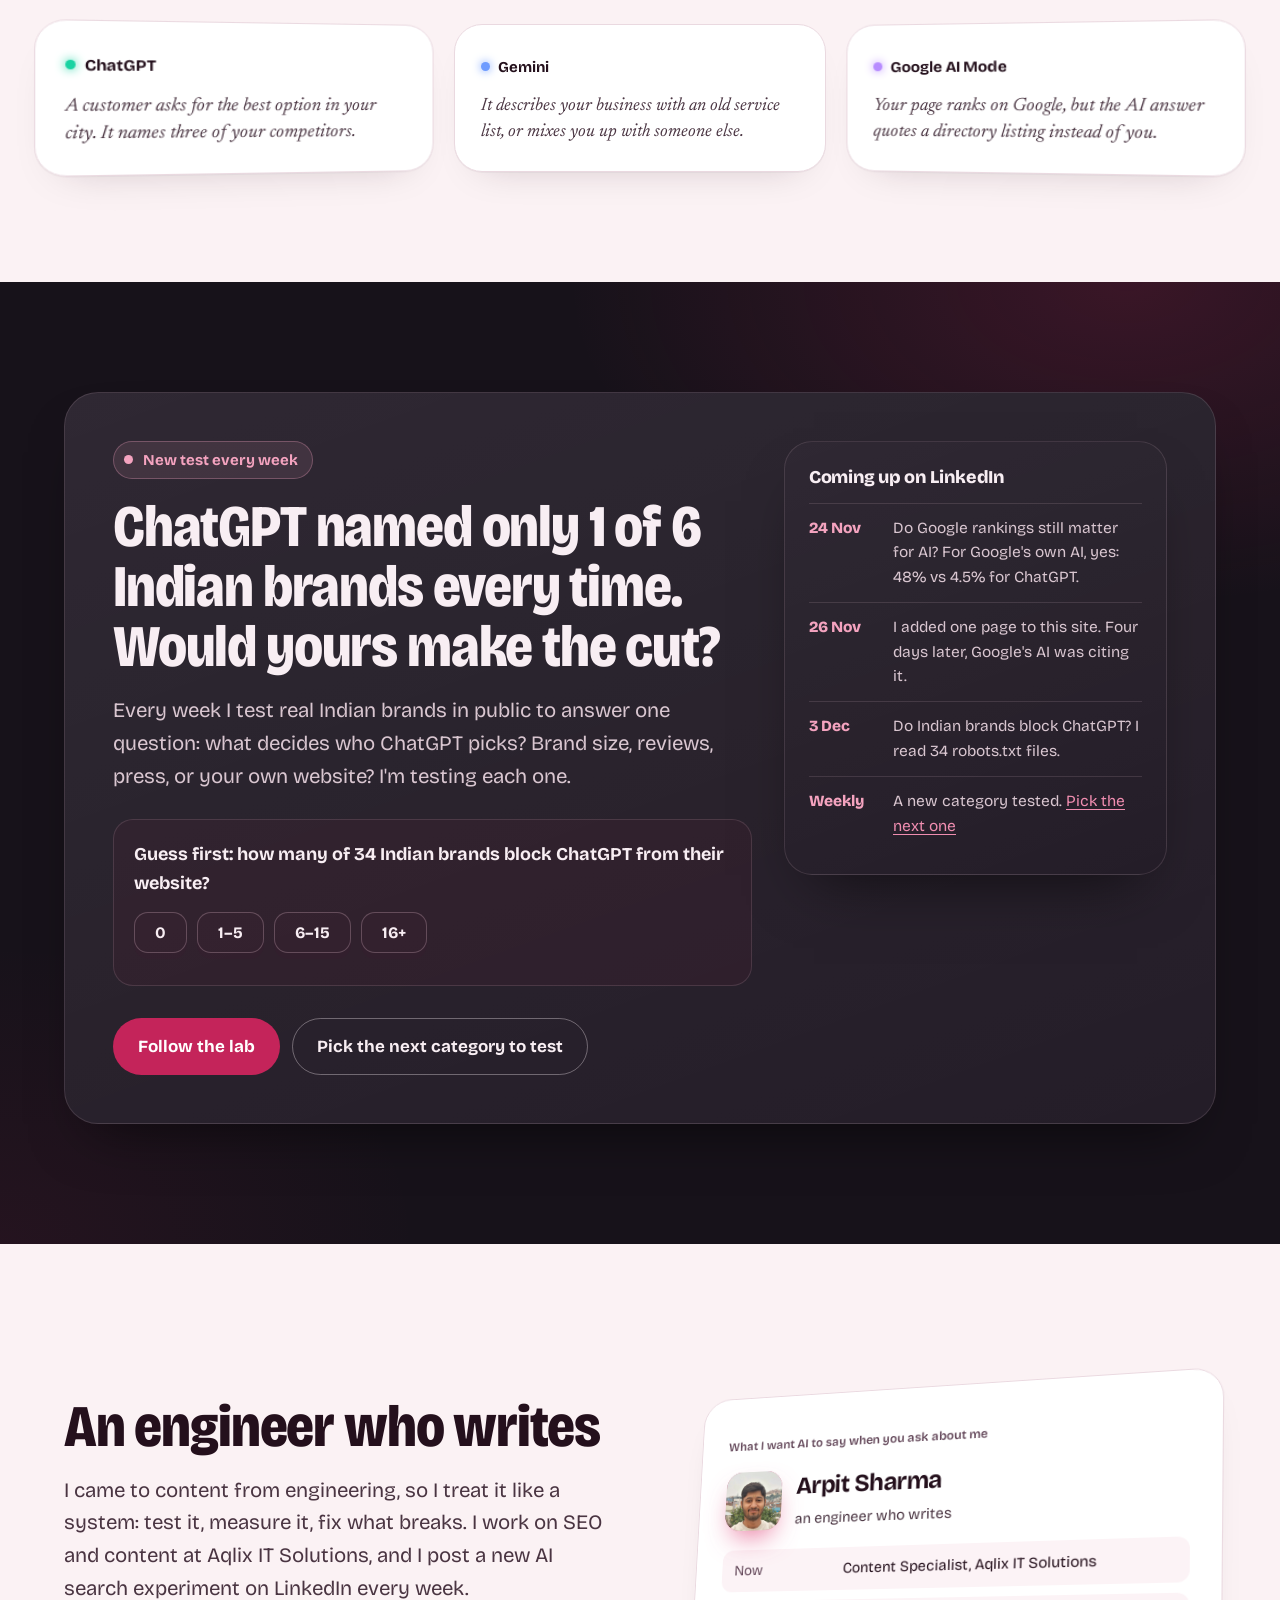
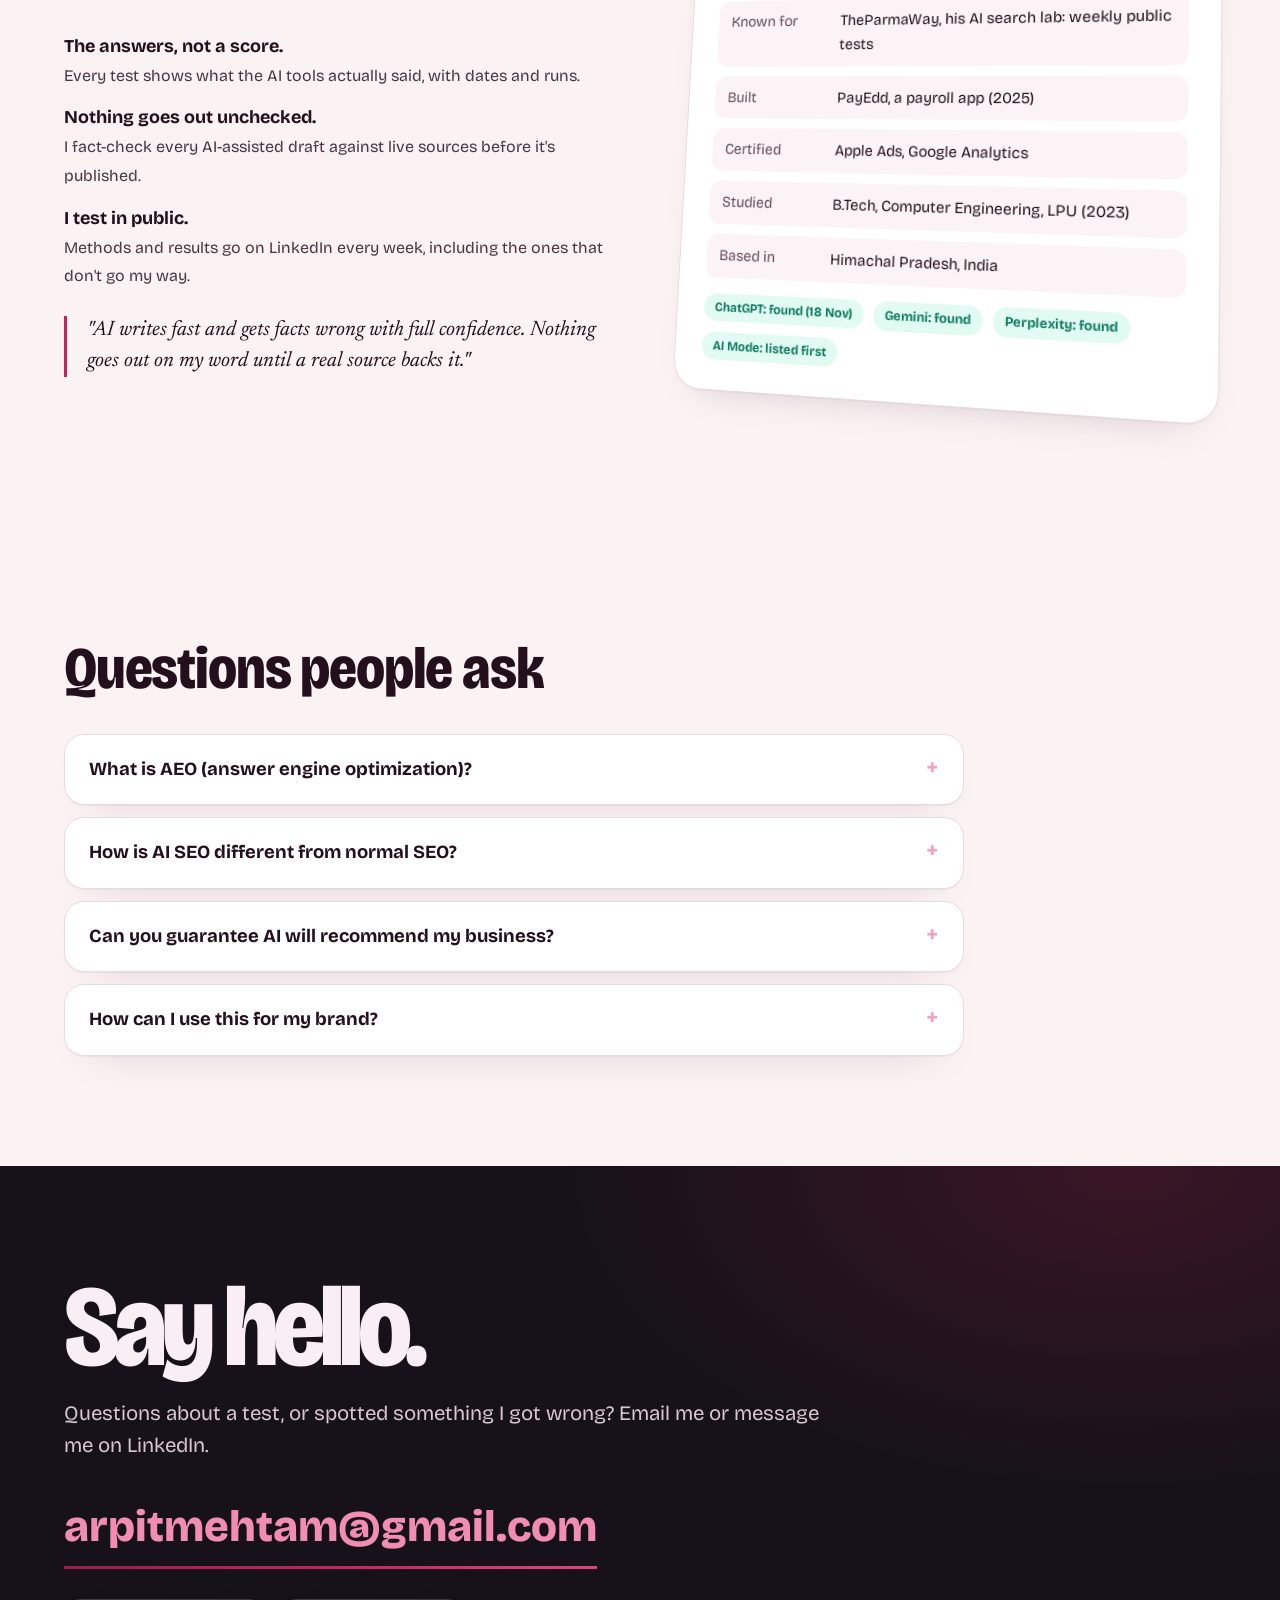
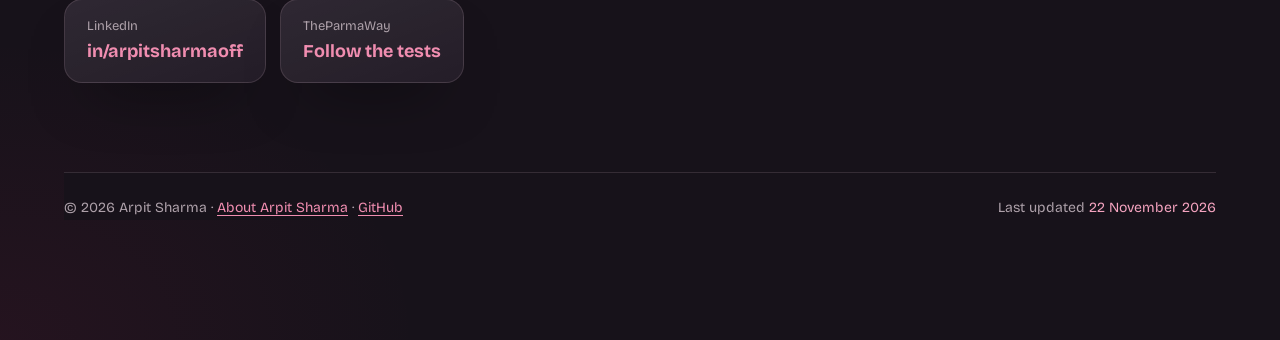
==== commit 0a0293c7: "Rename AI Search Lab to TheParmaWay (preview) Co-Authored-By: Claude Opus 5.5 <noreply@anthropic.com" ====
--- a/index.html
+++ b/index.html
@@ -3,7 +3,7 @@
 <head>
 <meta charset="utf-8">
 <meta name="viewport" content="width=device-width, initial-scale=1">
-<title>Arpit Sharma | Engineer who writes · AI Search Lab</title>
+<title>Arpit Sharma | Engineer who writes · TheParmaWay</title>
 <meta name="msvalidate.01" content="E1D1852BD2D52EC46125A11F75CDDBDB" />
 <meta name="description" content="Arpit Sharma, an engineer who writes, runs public tests of how ChatGPT, Gemini, Perplexity and Google AI Mode pick brands. Free AI visibility self-check.">
 <meta name="author" content="Arpit Sharma">
@@ -37,7 +37,7 @@
       "image": "https://arpitmehta946.github.io/arpit-sharma.jpg",
       "email": "mailto:arpitmehtam@gmail.com",
       "jobTitle": "Content Specialist",
-      "description": "Engineer who writes, from Amb, Himachal Pradesh. Runs AI Search Lab, public tests of how ChatGPT, Gemini, Perplexity and Google AI Mode choose which brands to recommend. Built PayEdd. Currently Content Specialist at Aqlix IT Solutions.",
+      "description": "Engineer who writes, from Amb, Himachal Pradesh. Runs an AI search lab called TheParmaWay: public tests of how ChatGPT, Gemini, Perplexity and Google AI Mode choose which brands to recommend. Built PayEdd. Currently Content Specialist at Aqlix IT Solutions.",
       "worksFor": { "@type": "Organization", "name": "Aqlix IT Solutions" },
       "address": { "@type": "PostalAddress", "addressLocality": "Amb", "addressRegion": "Himachal Pradesh", "addressCountry": "IN" },
       "knowsAbout": ["AI SEO", "Answer Engine Optimization", "Generative Engine Optimization", "Search engine optimization", "Content strategy", "Schema markup", "Apple Search Ads"],
@@ -56,7 +56,7 @@
       "@type": "ProfilePage",
       "@id": "https://arpitmehta946.github.io/#page",
       "url": "https://arpitmehta946.github.io/",
-      "name": "Arpit Sharma | Engineer who writes · AI Search Lab",
+      "name": "Arpit Sharma | Engineer who writes · TheParmaWay",
       "inLanguage": "en",
       "mainEntity": { "@id": "https://arpitmehta946.github.io/#arpit" },
       "dateModified": "2026-11-04"
@@ -68,7 +68,7 @@
         { "@type": "Question", "name": "What is AEO (answer engine optimization)?", "acceptedAnswer": { "@type": "Answer", "text": "AEO is the work of getting your business named and described correctly when people ask AI tools like ChatGPT, Gemini, Perplexity and Google AI Mode for an answer or a recommendation." } },
         { "@type": "Question", "name": "How is AI SEO different from normal SEO?", "acceptedAnswer": { "@type": "Answer", "text": "SEO gets your page ranked. AI SEO gets your name into the answer. AI tools build answers from many pages, often directories, reviews and roundups rather than your own site, so the work covers what others say about you as well as your own pages. Good SEO is still the base." } },
         { "@type": "Question", "name": "Can you guarantee AI will recommend my business?", "acceptedAnswer": { "@type": "Answer", "text": "No. Nobody controls what an AI tool says, and anyone who promises it is guessing. What helps is seeing exactly what each tool says now, changing what it reads, and retesting the same questions every month to see what moved." } },
-        { "@type": "Question", "name": "How can I use this for my brand?", "acceptedAnswer": { "@type": "Answer", "text": "Start with the free AI visibility self-check: one buyer question, four AI tools, three runs each, about 10 minutes. Then follow AI Search Lab on LinkedIn, where every new test and method goes up first." } }
+        { "@type": "Question", "name": "How can I use this for my brand?", "acceptedAnswer": { "@type": "Answer", "text": "Start with the free AI visibility self-check: one buyer question, four AI tools, three runs each, about 10 minutes. Then follow TheParmaWay on LinkedIn, where every new test and method goes up first." } }
       ]
     }
   ]
@@ -475,7 +475,7 @@
     <a class="brand" href="./"><i aria-hidden="true"></i>Arpit Sharma</a>
     <nav aria-label="Main">
       <a href="#method">Method</a>
-      <a href="#proof">AI Search Lab</a>
+      <a href="#proof">TheParmaWay</a>
       <a href="#about">About</a>
       <a href="#faq">FAQ</a>
       <a class="btn p" href="self-check.html">Free self-check</a>
@@ -489,7 +489,7 @@
   <div class="wrap">
     <div class="hero-grid">
       <div>
-        <p class="role"><b>Arpit Sharma, an engineer who writes.</b> AI search tests from India.</p>
+        <p class="role"><b>Arpit Sharma, an engineer who writes.</b> I run an AI search lab called TheParmaWay.</p>
         <h1 id="h-hero">Does <span class="tool" id="tool">ChatGPT</span> name your business?</h1>
         <p class="lead">When customers ask AI who to hire, it gives them a shortlist. I test what ChatGPT, Gemini, Perplexity and Google AI Mode say about brands, publish what I find, and show you how to <mark>check your own name on that list</mark>.</p>
         <div class="btns">
@@ -512,7 +512,7 @@
     <div class="creds" aria-label="At a glance">
       <div class="glass tilt"><b>4 AI tools</b><span>tested side by side, every time</span></div>
       <div class="glass tilt"><b>150+</b><span>AI answers logged and checked</span></div>
-      <div class="glass tilt"><b>Weekly</b><span>public experiments in AI Search Lab</span></div>
+      <div class="glass tilt"><b>Weekly</b><span>public experiments in TheParmaWay</span></div>
       <div class="glass tilt"><b>Free</b><span>self-check, scored out of 12</span></div>
     </div>
   </div>
@@ -692,7 +692,7 @@
         <div class="id"><div class="av"><img src="arpit-sharma.jpg" width="64" height="64" alt="Arpit Sharma" loading="lazy"></div><div><b>Arpit Sharma</b><span>an engineer who writes</span></div></div>
         <dl>
           <div><dt>Now</dt><dd>Content Specialist, Aqlix IT Solutions</dd></div>
-          <div><dt>Known for</dt><dd>AI Search Lab, weekly public tests</dd></div>
+          <div><dt>Known for</dt><dd>TheParmaWay, his AI search lab: weekly public tests</dd></div>
           <div><dt>Built</dt><dd>PayEdd, a payroll app (2025)</dd></div>
           <div><dt>Certified</dt><dd>Apple Ads, Google Analytics</dd></div>
           <div><dt>Studied</dt><dd>B.Tech, Computer Engineering, LPU (2023)</dd></div>
@@ -711,7 +711,7 @@
       <details class="glass"><summary>What is AEO (answer engine optimization)?</summary><p>AEO is the work of getting your business named and described correctly when people ask AI tools like ChatGPT, Gemini, Perplexity and Google AI Mode for an answer or a recommendation.</p></details>
       <details class="glass"><summary>How is AI SEO different from normal SEO?</summary><p>SEO gets your page ranked. AI SEO gets your name into the answer. AI tools build answers from many pages, often directories, reviews and roundups rather than your own site, so the work covers what others say about you as well as your own pages. Good SEO is still the base.</p></details>
       <details class="glass"><summary>Can you guarantee AI will recommend my business?</summary><p>No. Nobody controls what an AI tool says, and anyone who promises it is guessing. What testing can do is show you exactly what each tool says now, what it reads, and what changes when those pages change.</p></details>
-      <details class="glass"><summary>How can I use this for my brand?</summary><p>Start with the <a href="self-check.html">free AI visibility self-check</a>: one buyer question, four AI tools, three runs each, about 10 minutes. Then <a href="https://www.linkedin.com/in/arpitsharmaoff" rel="me">follow AI Search Lab on LinkedIn</a>, where every new test and method goes up first.</p></details>
+      <details class="glass"><summary>How can I use this for my brand?</summary><p>Start with the <a href="self-check.html">free AI visibility self-check</a>: one buyer question, four AI tools, three runs each, about 10 minutes. Then <a href="https://www.linkedin.com/in/arpitsharmaoff" rel="me">follow TheParmaWay on LinkedIn</a>, where every new test and method goes up first.</p></details>
     </div>
   </div>
 </section>
@@ -724,7 +724,7 @@
     <a class="mail" href="mailto:arpitmehtam@gmail.com">arpitmehtam@gmail.com</a>
     <div class="reach">
       <a class="glass tilt" href="https://www.linkedin.com/in/arpitsharmaoff" rel="me"><small>LinkedIn</small><b>in/arpitsharmaoff</b></a>
-      <a class="glass tilt" href="follow.html"><small>AI Search Lab</small><b>Follow the tests</b></a>
+      <a class="glass tilt" href="follow.html"><small>TheParmaWay</small><b>Follow the tests</b></a>
     </div>
     <footer>
       <span>© 2026 Arpit Sharma · <a href="about.html">About Arpit Sharma</a> · <a href="https://github.com/arpitmehta946" rel="me">GitHub</a></span>
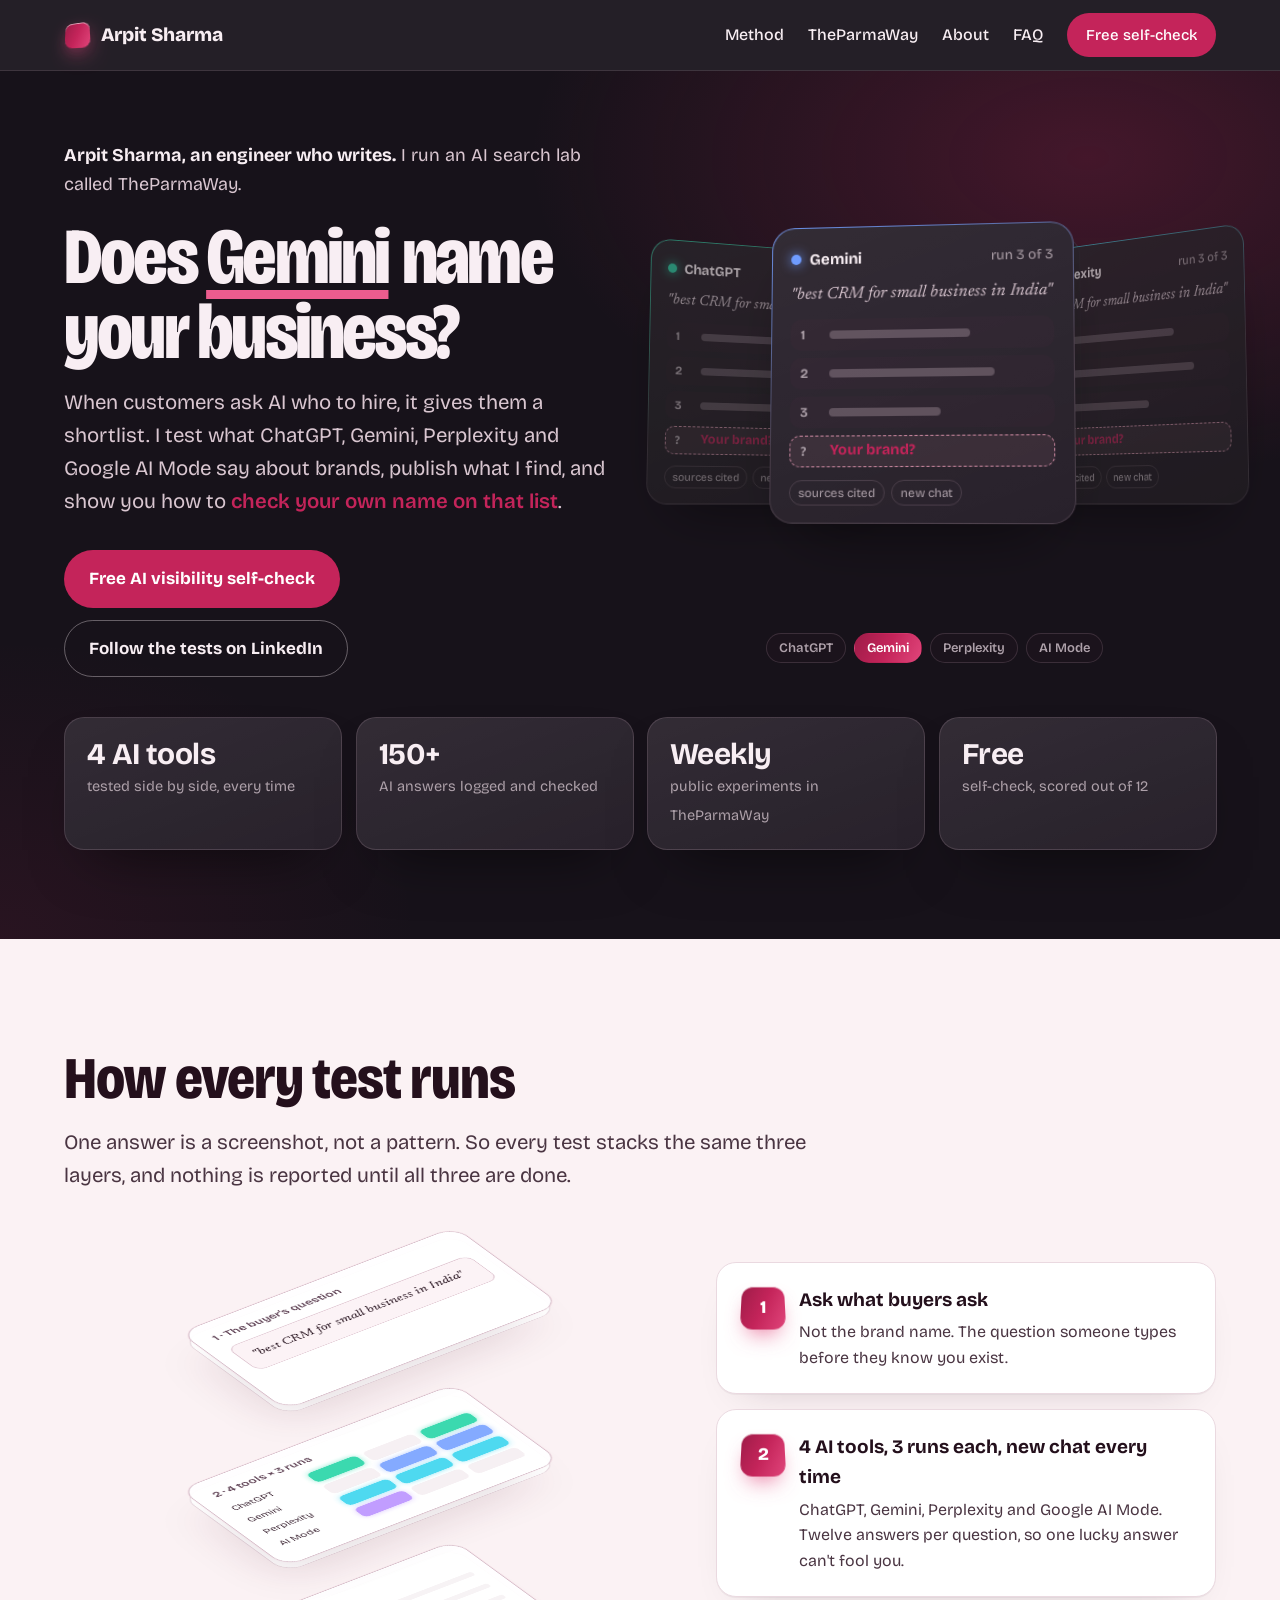
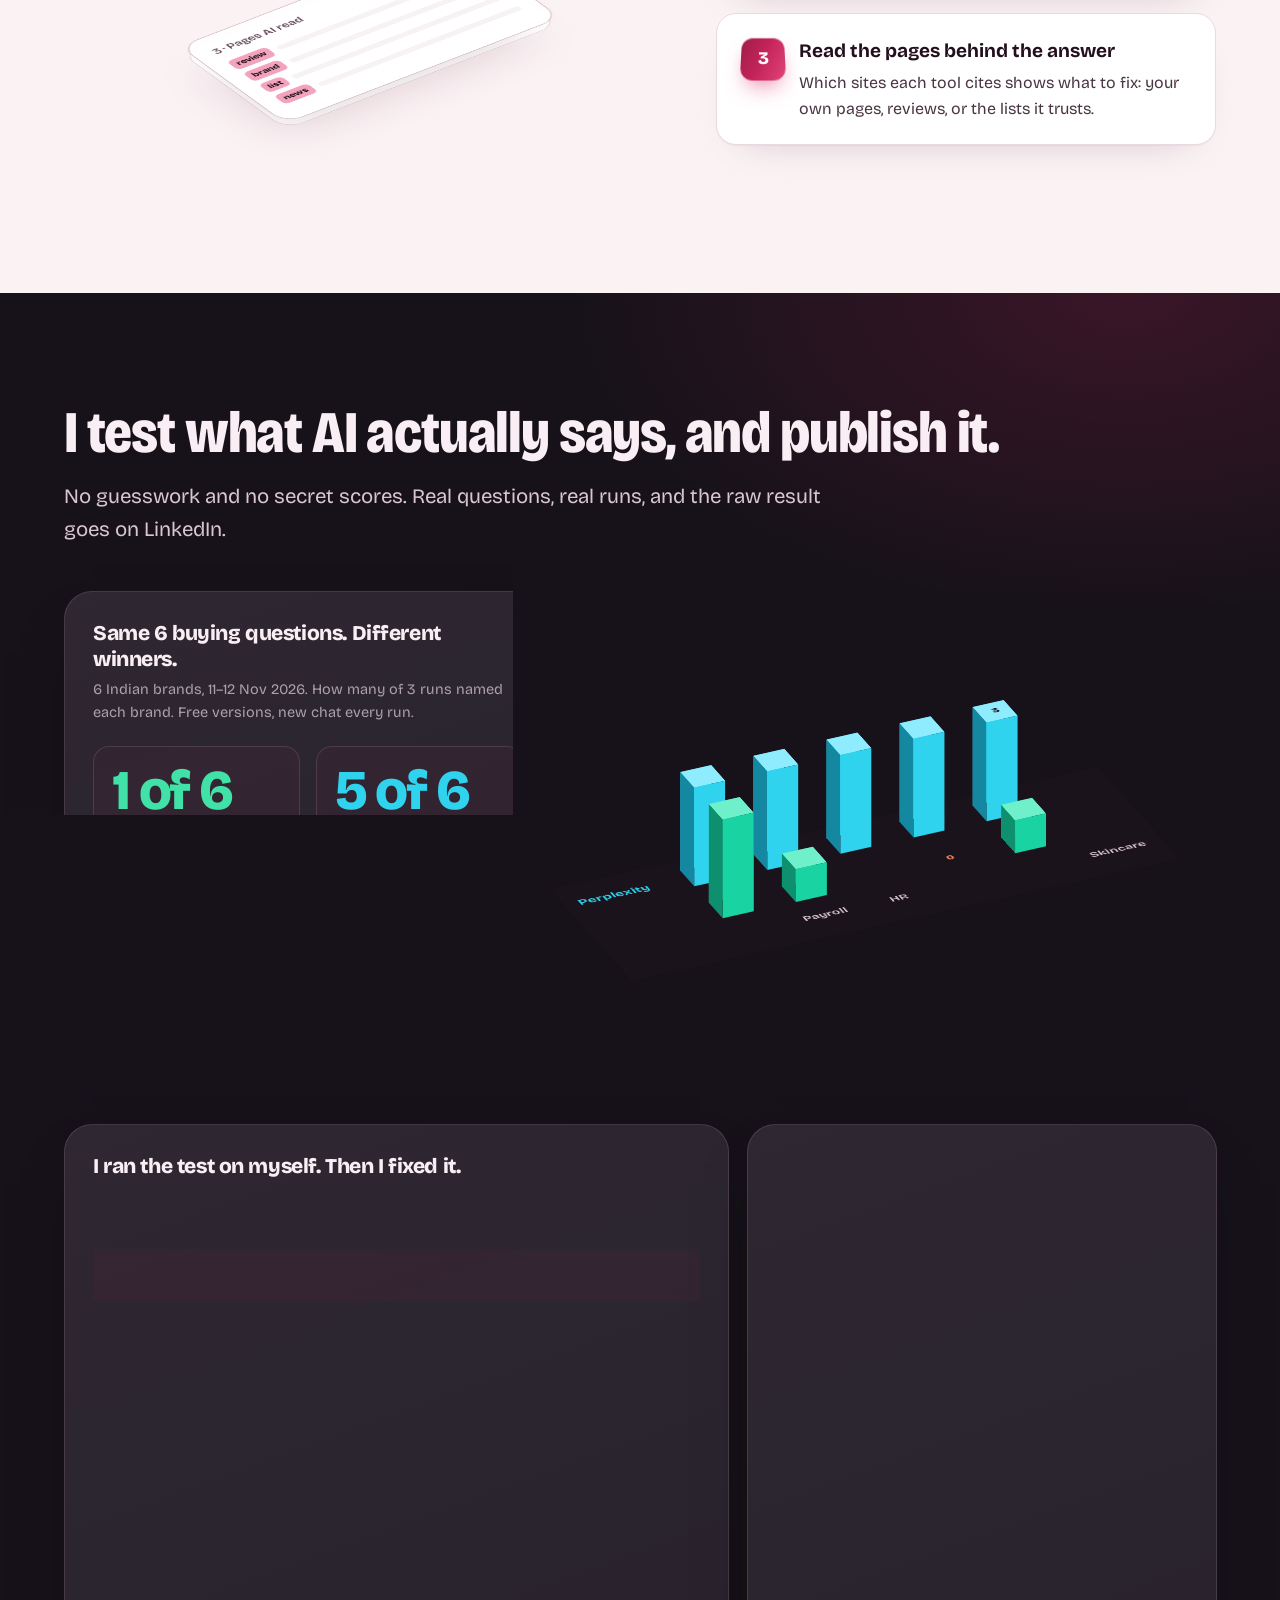
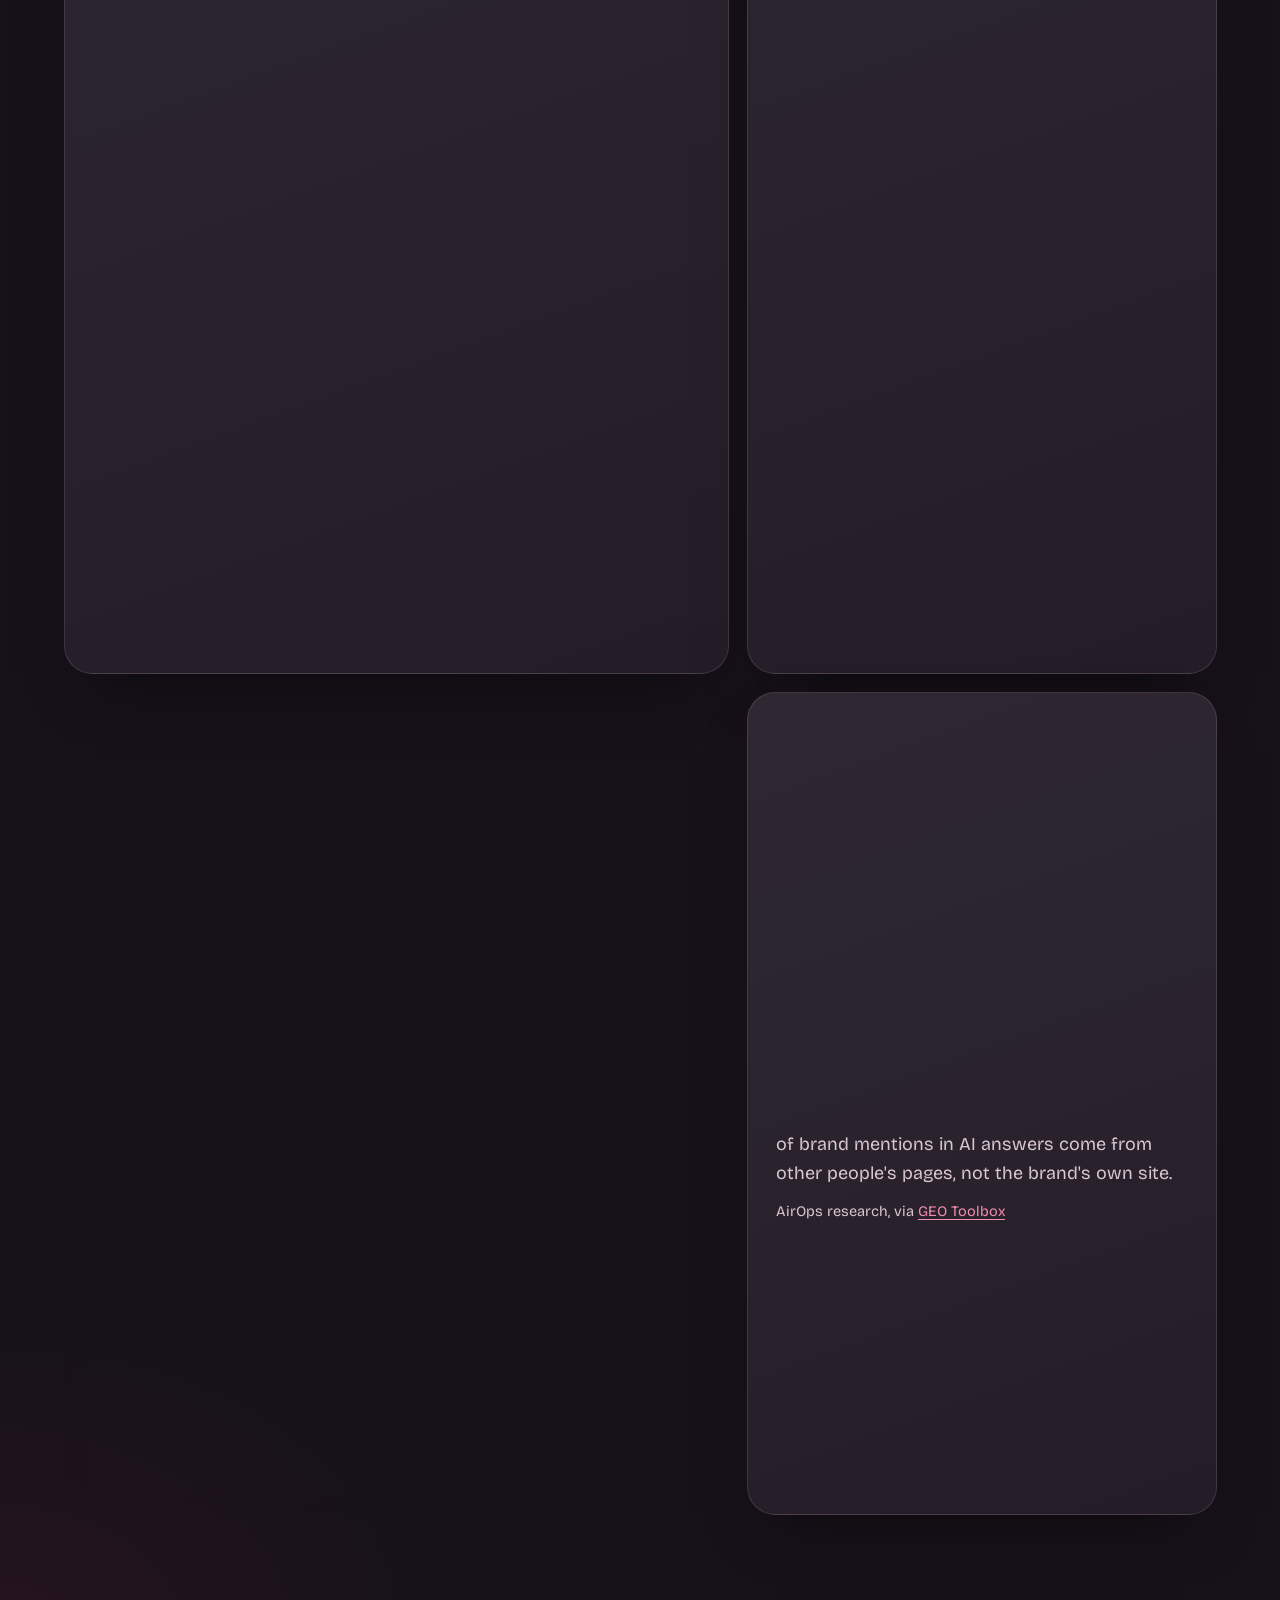
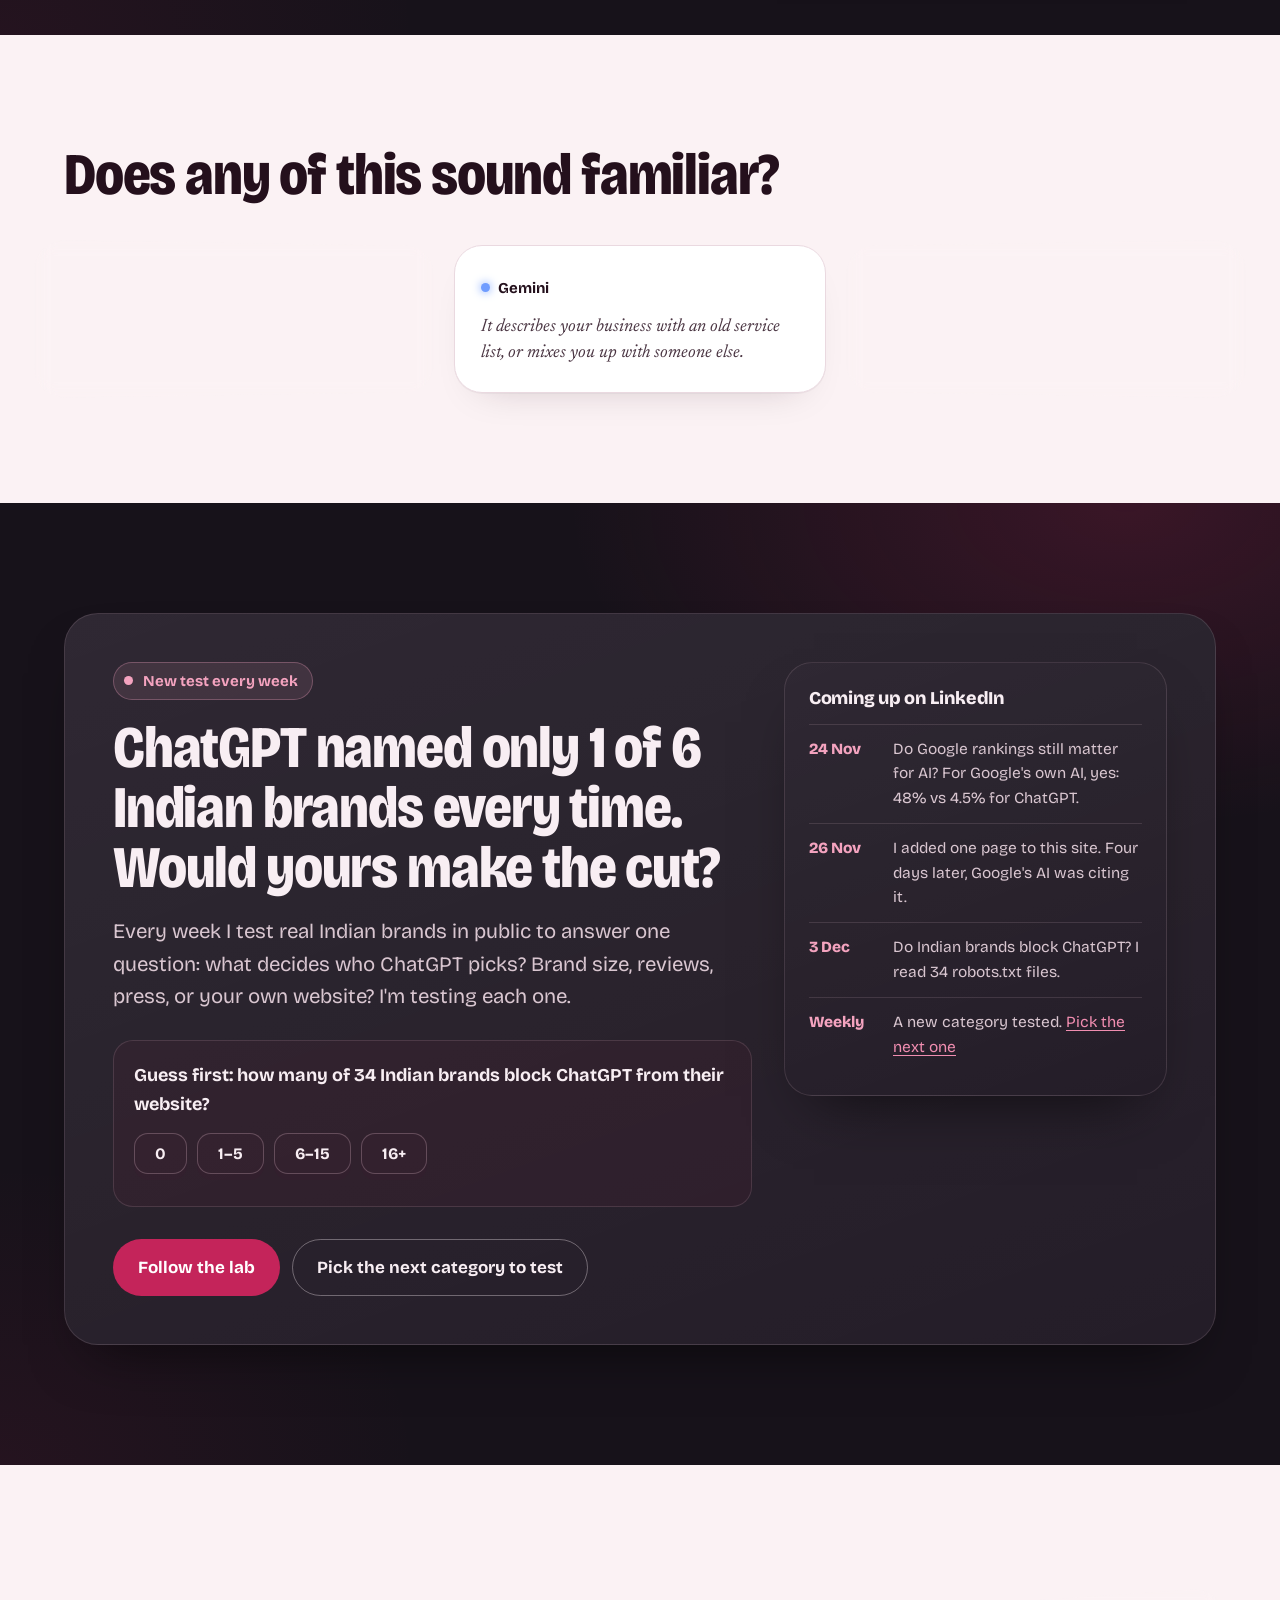
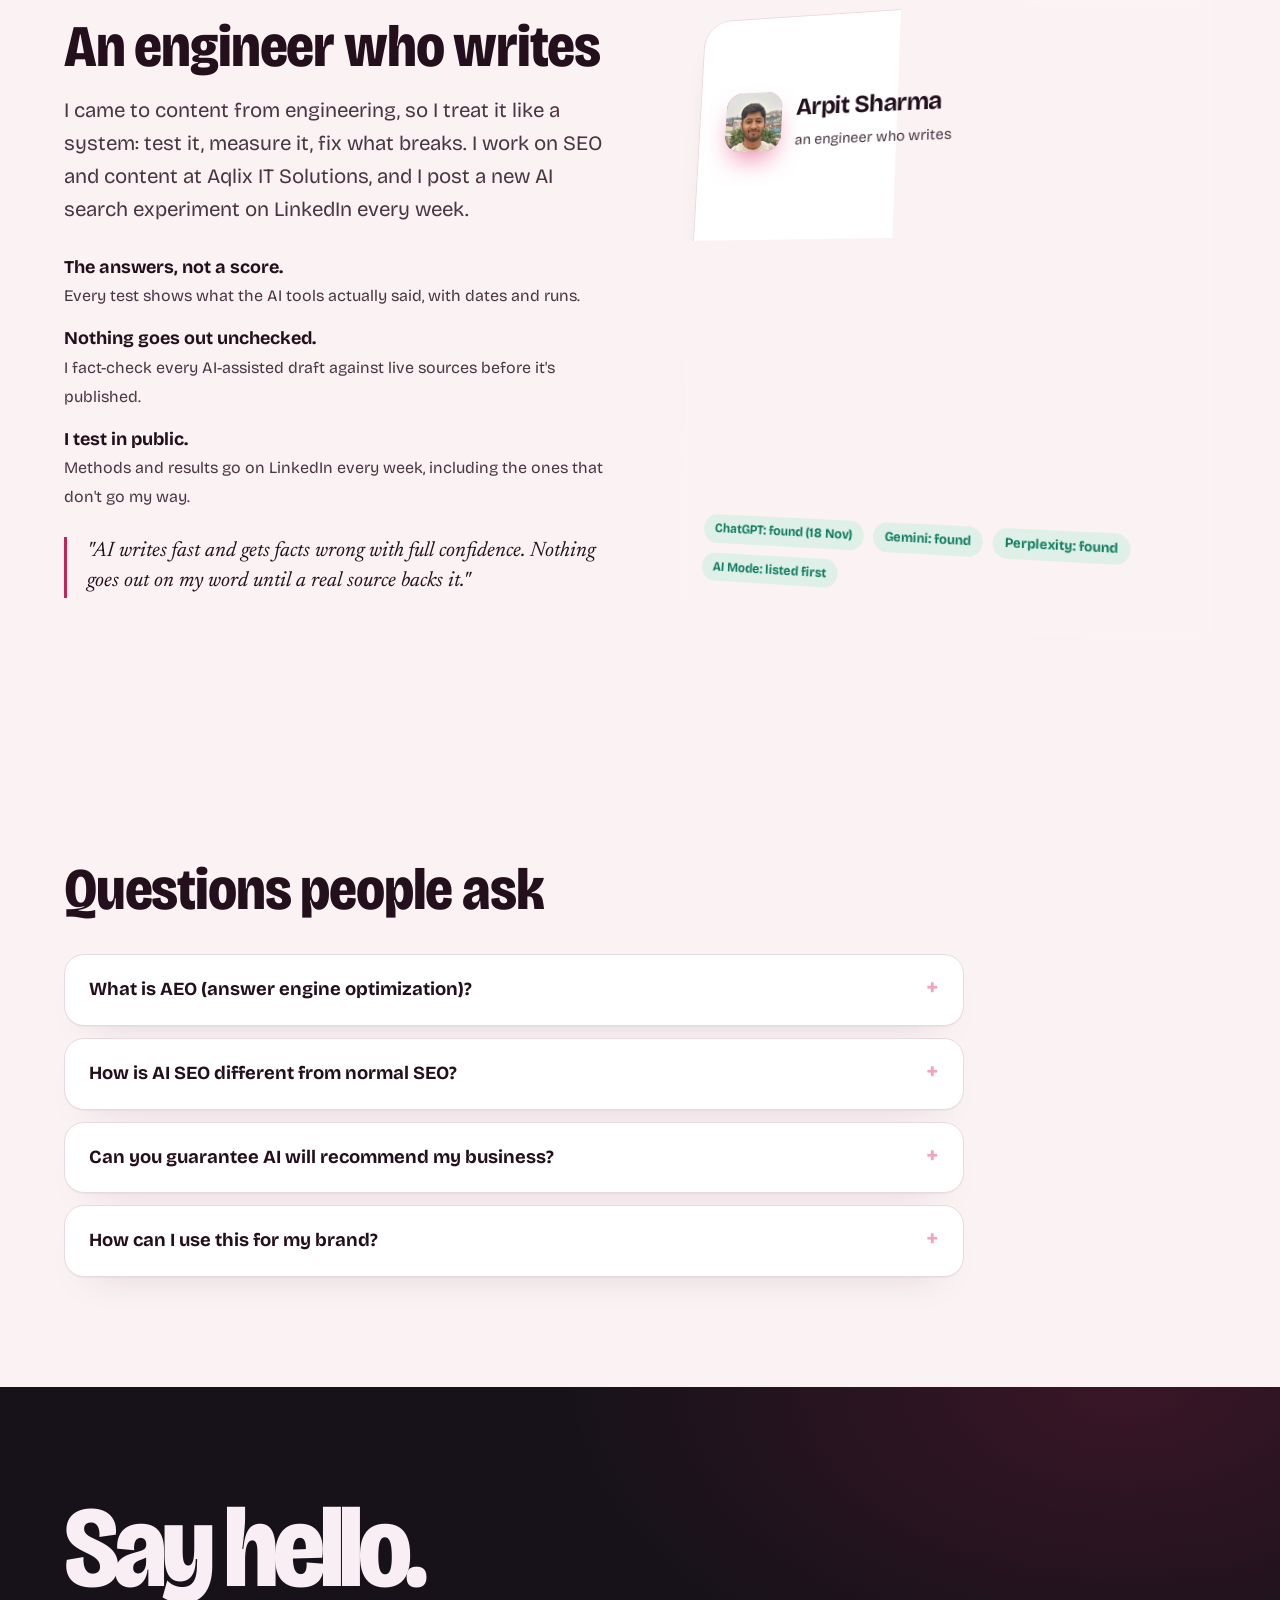
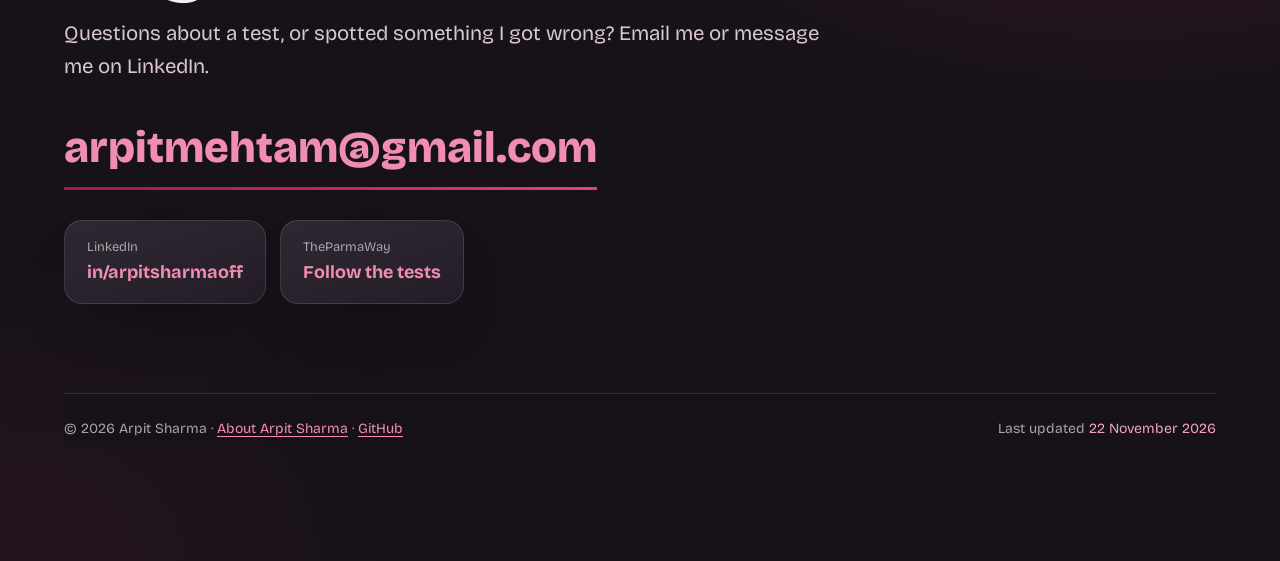
==== commit 1fc2f345: "Internal links: homepage log lists all 4 lab pages; each lab page links the other tests; local test " ====
--- a/index.html
+++ b/index.html
@@ -610,10 +610,12 @@
         <h3 id="h-log">What this means for your brand</h3>
         <ol class="log" reversed>
           <!-- LOG: newest finding first. Only add findings a business owner can act on. -->
+          <li><time datetime="2026-11-27">27 Nov 2026</time><div><a href="lab/local-ai-picks.html">What made Google's AI pick a local business</a><p>115 businesses checked. The ones AI Mode named had a median of 421 reviews, the skipped ones 85. Rating made no difference.</p></div></li>
           <li><time datetime="2026-11-18">18 Nov 2026</time><div><a href="#h-id">Fixing what AI says about you works, slowly</a><p>All 4 AI tools now find me, 3 of 3. Old wording took days to fade, and ChatGPT still leans on LinkedIn.</p></div></li>
           <li><time datetime="2026-11-12">12 Nov 2026</time><div><a href="lab/6-brands-chatgpt-vs-perplexity.html">6 Indian brands: ChatGPT vs Perplexity</a><p>Perplexity named 5 of 6 every time. ChatGPT, 1 of 6. Check both.</p></div></li>
           <li><time datetime="2026-11-11">11 Nov 2026</time><div><a href="lab/6-brands-chatgpt-vs-perplexity.html#named">Named isn't the same as chosen</a><p>One CRM came up in 11 of 12 answers, but usually last and framed as "the telecalling option".</p></div></li>
           <li><time datetime="2026-11-04">4 Nov 2026</time><div><a href="lab/gemini-vs-chatgpt.html">One answer is a screenshot, not a pattern</a><p>Only 1 in 7 of Gemini's cited pages came back in 3 of 5 runs. Always test 3 times.</p></div></li>
+          <li><time datetime="2026-11-01">1 Nov 2026</time><div><a href="lab/google-vs-chatgpt.html">Google's top 10 vs ChatGPT's sources</a><p>Only 6 of the 134 pages ChatGPT linked to were in Google's top 10. Ranking on Google isn't enough for ChatGPT.</p></div></li>
           <li><time datetime="2026-10-22">22 Oct 2026</time><div><a href="#h-id">AI can mix you up with someone else</a><p>The identity test above. Rerun every month.</p></div></li>
         </ol>
       </article>
